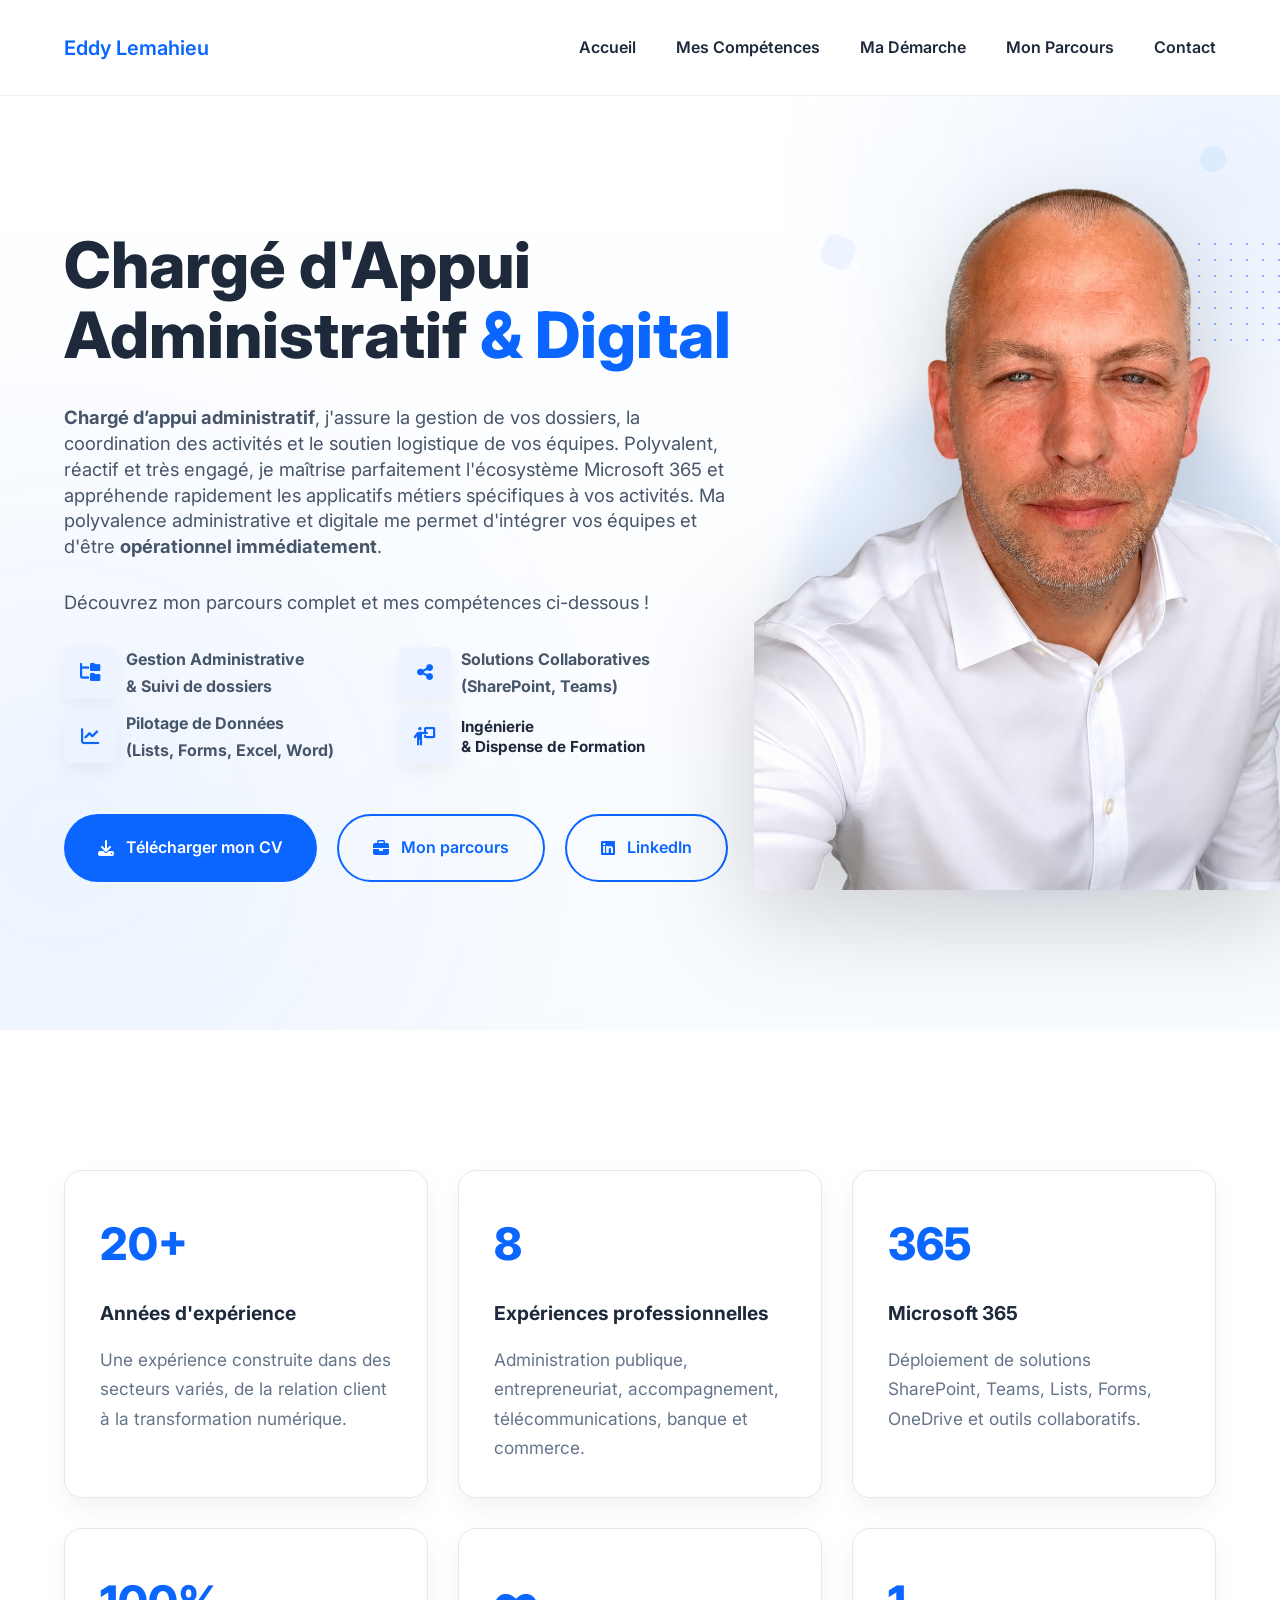
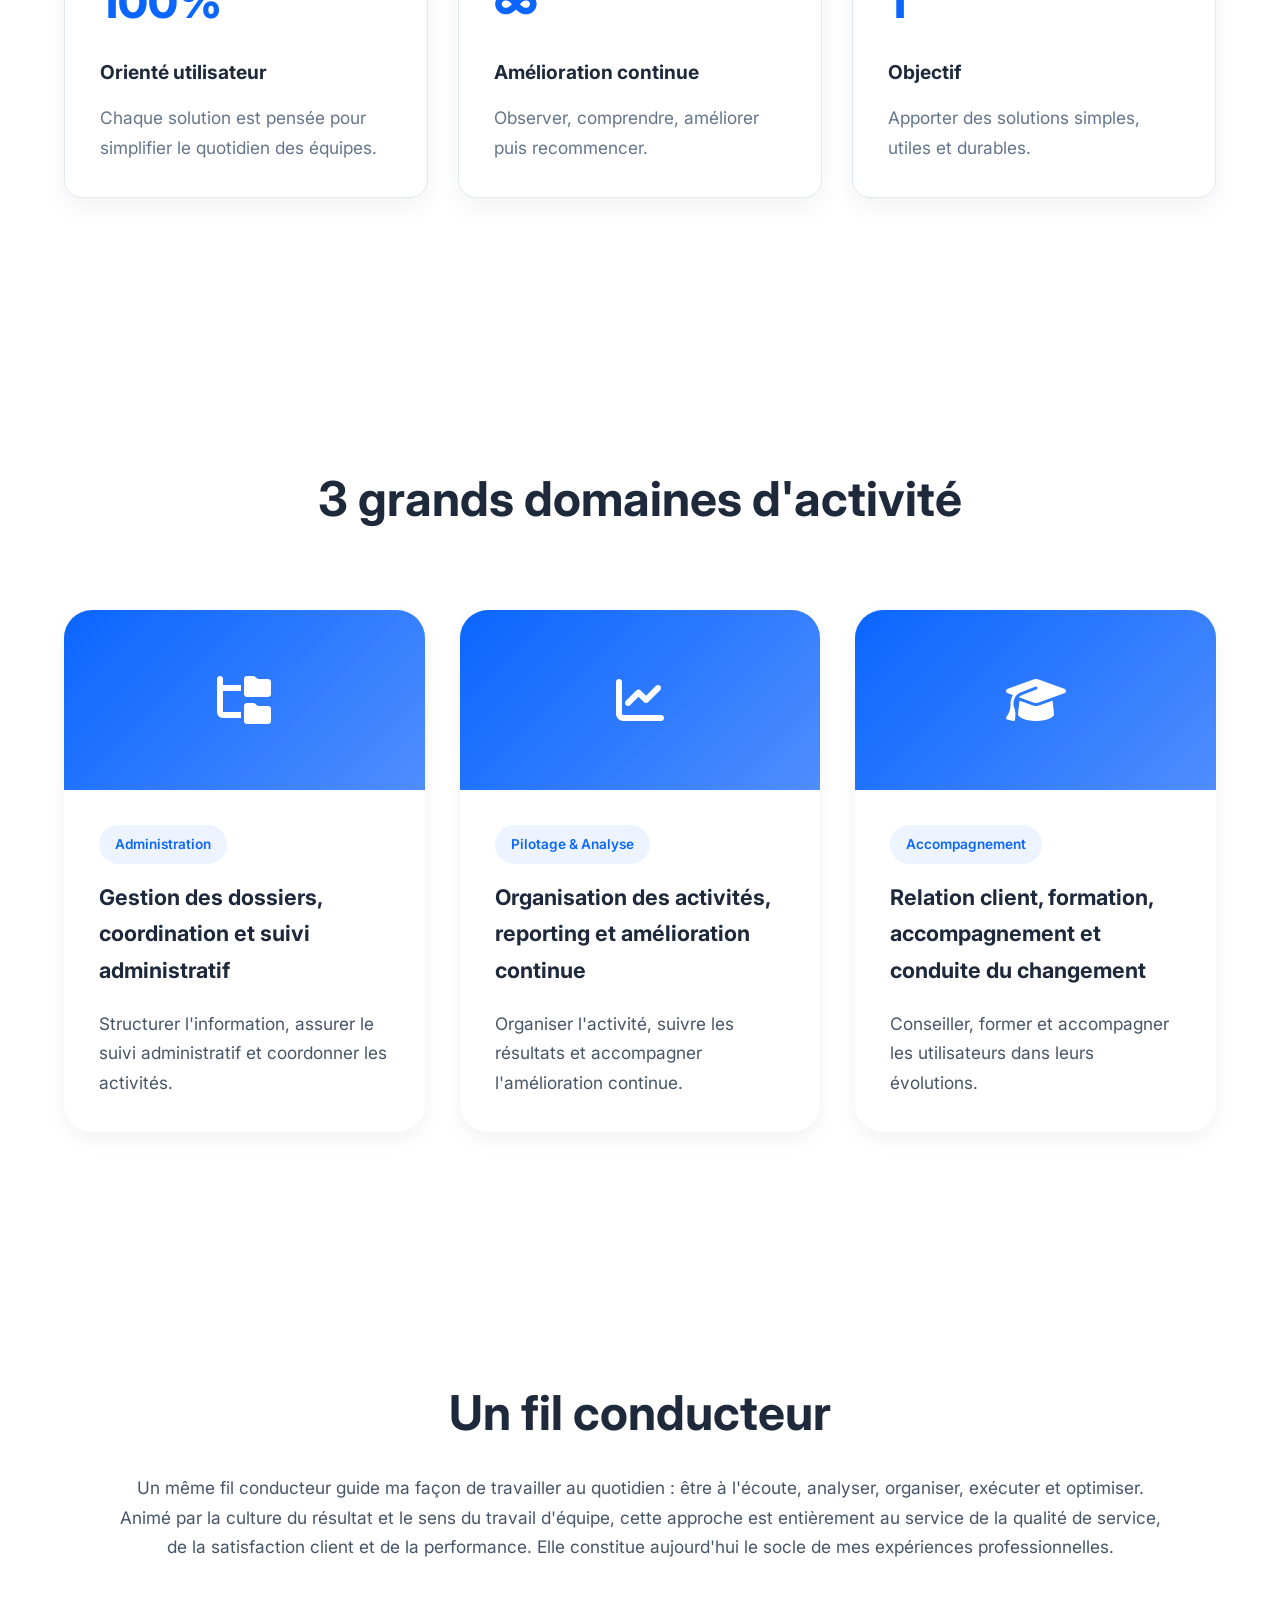
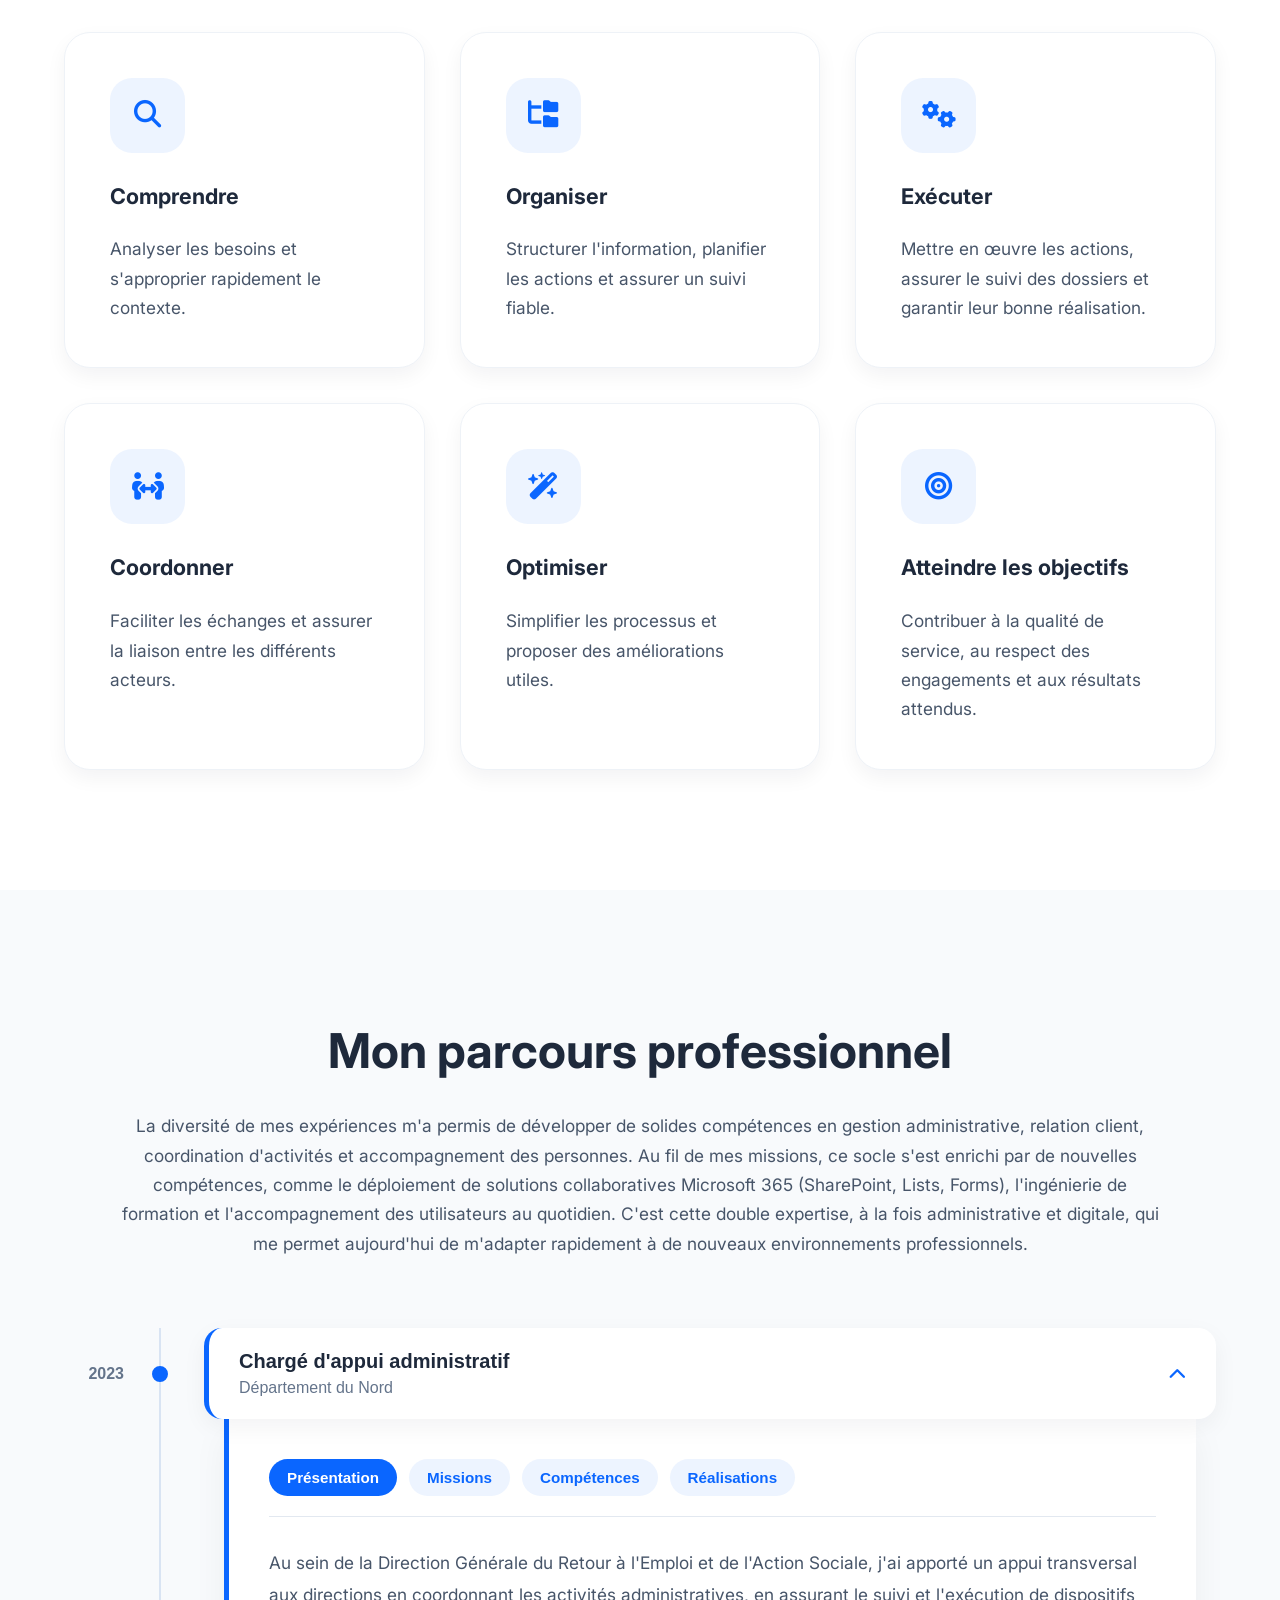
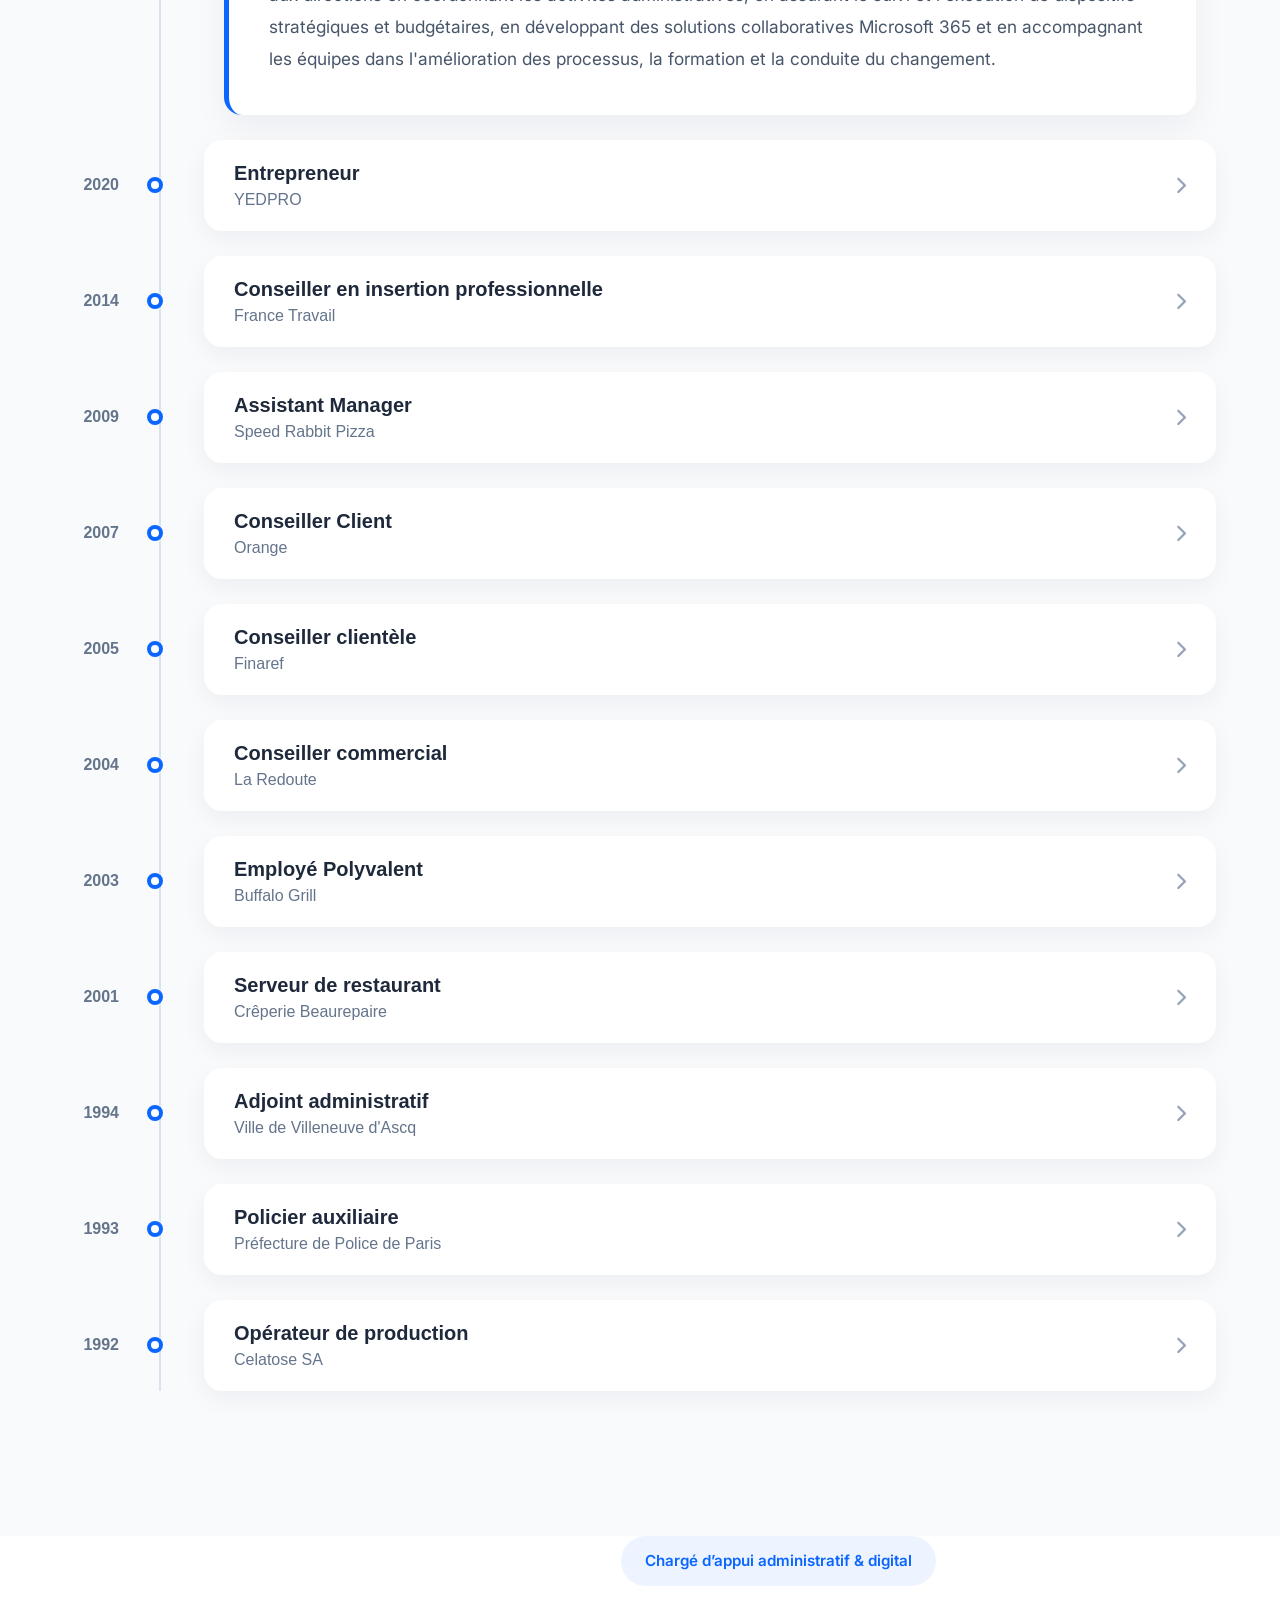
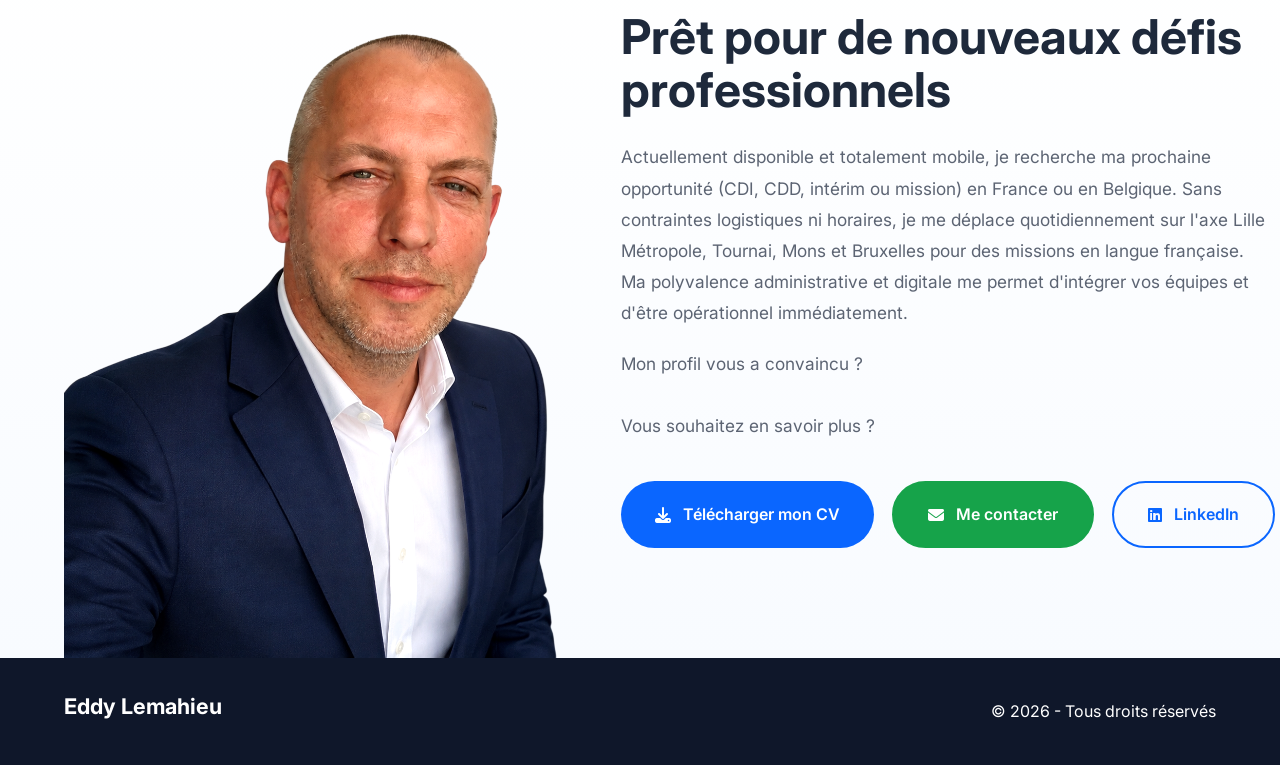
==== index.html @ 2eb057db "Mise à jour du site" ====
<!DOCTYPE html>
<html lang="fr">

<head>

    <meta charset="UTF-8">
    <meta name="viewport" content="width=device-width, initial-scale=1.0">

    <title>Eddy Lemahieu | Chargé d'Appui Administratif & Digital</title>

    <link rel="stylesheet" href="css/style.css">

    <!-- Google Fonts -->
    <link rel="preconnect" href="https://fonts.googleapis.com">

    <link rel="preconnect"
          href="https://fonts.gstatic.com"
          crossorigin>

    <link href="https://fonts.googleapis.com/css2?family=Inter:wght@300;400;500;600;700;800&display=swap"
          rel="stylesheet">

    <!-- Font Awesome -->

    <link rel="stylesheet"
          href="https://cdnjs.cloudflare.com/ajax/libs/font-awesome/6.6.0/css/all.min.css">

</head>

<body>

<!-- =======================================
HEADER
======================================= -->

<header>

    <div class="container nav">

        <a href="#" class="logo">

            Eddy Lemahieu

        </a>

<nav>
  <ul>
    <li><a href="#">Accueil</a></li>
    <li><a href="#competences">Mes Compétences</a></li>
    <li><a href="#demarche">Ma Démarche</a></li>
    <li><a href="#parcours">Mon Parcours</a></li>
    <li><a href="#contact">Contact</a></li>
  </ul>
</nav>    </div>

</header>

<!-- =======================================
HERO
======================================= -->

<section class="hero">

<div class="container hero-grid">

<!-- ===========================
COLONNE GAUCHE
=========================== -->

<div class="hero-left">

<h1>

Chargé d'Appui Administratif

<span>

& Digital

</span>

</h2>

<p>
  <strong>Chargé d’appui administratif</strong>, j'assure la gestion de vos dossiers, 
  la coordination des activités et le soutien logistique de vos équipes. Polyvalent, 
  réactif et très engagé, je maîtrise parfaitement l'écosystème Microsoft 365 et 
  appréhende rapidement les applicatifs métiers spécifiques à vos activités. 
  Ma polyvalence administrative et digitale me permet d'intégrer vos 
  équipes et d'être <strong>opérationnel immédiatement</strong>.
</p>
<p>
  Découvrez mon parcours complet et mes compétences ci-dessous !
</p>

<!-- Expertises -->

<div class="hero-services">

<div class="service">

<div class="service-icon">

<i class="fa-solid fa-folder-tree"></i>

</div>

<h4>

Gestion Administrative<br>& Suivi de dossiers

</h3>

</div>

<div class="service">

<div class="service-icon">

<i class="fa-solid fa-share-nodes"></i>
</div>

<h4>

Solutions Collaboratives<br>(SharePoint, Teams)

</h4>

</div>

<div class="service">

<div class="service-icon">

<i class="fa-solid fa-chart-line"></i>

</div>

<h4>

Pilotage de Données<br>(Lists, Forms, Excel, Word)

</h3>

</div>

<div class="service">

<div class="service-icon">

<i class="fa-solid fa-person-chalkboard"></i>

</div>

<h3>

Ingénierie<br>& Dispense de Formation

</h3>

</div>

</div>

<!-- Boutons -->
<div class="hero-buttons">
  <a href="documents/CV - Eddy Lemahieu.pdf" class="btn btn-primary" target="_blank" rel="noopener noreferrer">
    <i class="fa-solid fa-download"></i>
    Télécharger mon CV
  </a>

<a href="index.html#parcours"
class="btn btn-outline">

<i class="fa-solid fa-briefcase"></i>

Mon parcours

</a>

<a href="https://www.linkedin.com/in/eddy-l-598a33426/"

class="btn btn-outline">

<i class="fa-brands fa-linkedin"></i>

LinkedIn


</a>

</div>

</div>

<!-- ===========================
COLONNE DROITE
=========================== -->

<div class="hero-right">

<div class="circle circle1"></div>

<div class="circle circle2"></div>

<div class="square square1"></div>

<div class="square square2"></div>

<div class="dots"></div>

<img

src="images/Eddy_Pro.png"

alt="Eddy Lemahieu"

class="hero-photo"

>

</div>

</div>

</section>

<!-- ======================================================
STATISTIQUES
====================================================== -->

<section class="cv-stats">

    <div class="container">

        <div class="cv-stats-grid">

            <article class="cv-stat-card">

                <span class="cv-stat-number">20+</span>

                <h3>Années d'expérience</h3>

                <p>
                    Une expérience construite dans des secteurs variés,
                    de la relation client à la transformation numérique.
                </p>

            </article>

            <article class="cv-stat-card">

                <span class="cv-stat-number">8</span>

                <h3>Expériences professionnelles</h3>

                <p>
                    Administration publique, entrepreneuriat,
                    accompagnement, télécommunications,
                    banque et commerce.
                </p>

            </article>

            <article class="cv-stat-card">

                <span class="cv-stat-number">365</span>

                <h3>Microsoft 365</h3>

                <p>
                    Déploiement de solutions SharePoint,
                    Teams, Lists, Forms,
                    OneDrive et outils collaboratifs.
                </p>

            </article>

            <article class="cv-stat-card">

                <span class="cv-stat-number">100%</span>

                <h3>Orienté utilisateur</h3>

                <p>
                    Chaque solution est pensée pour simplifier
                    le quotidien des équipes.
                </p>

            </article>

            <article class="cv-stat-card">

                <span class="cv-stat-number">∞</span>

                <h3>Amélioration continue</h3>

                <p>
                    Observer, comprendre,
                    améliorer puis recommencer.
                </p>

            </article>

            <article class="cv-stat-card">

                <span class="cv-stat-number">1</span>

                <h3>Objectif</h3>

                <p>
                    Apporter des solutions simples,
                    utiles et durables.
                </p>

            </article>

        </div>

    </div>

</section>

<!-- =======================================
COMPETENCES
======================================= -->

<section id="competences" class="competences">

    <div class="container">

        <div class="section-title">

            <h2>3 grands domaines d'activité</h2>

        </div>

        <div class="projects-grid">

            <!-- Projet 1 -->

            <article class="project-card">

                <div class="project-image">

                    <i class="fa-solid fa-folder-tree"></i>

                </div>

                <div class="project-content">

                    <span class="project-category">

                        Administration

                    </span>

                    <h3>

                        Gestion des dossiers, coordination et suivi administratif

                    </h3>

                    <p>

                        Structurer l'information, assurer le suivi administratif et coordonner les activités.

                    </p>

                </div>

            </article>

            <!-- Projet 2 -->

            <article class="project-card">

                <div class="project-image">

                    <i class="fa-solid fa-chart-line"></i>

                </div>

                <div class="project-content">

                    <span class="project-category">

                        Pilotage & Analyse

                    </span>

                    <h3>

                        Organisation des activités, reporting et amélioration continue

                    </h3>

                    <p>

                        Organiser l'activité, suivre les résultats et accompagner l'amélioration continue.

                    </p>

                </div>

            </article>

            <!-- Projet 3 -->

            <article class="project-card">

                <div class="project-image">

                    <i class="fa-solid fa-graduation-cap"></i>

                </div>

                <div class="project-content">

                    <span class="project-category">

                        Accompagnement

                    </span>

                    <h3>

                        Relation client, formation, accompagnement et conduite du changement

                    </h3>

                    <p>

                        Conseiller, former et accompagner les utilisateurs dans leurs évolutions.

                    </p>

                </div>

            </article>

        </div>

    </div>

</section>

<!-- =======================================
MA DEMARCHE
======================================= -->

<section id="demarche" class="expertises">

<div class="container">

<div class="section-title">

<h2>

Un fil conducteur

</h2>

<p>
Un même fil conducteur guide ma façon de travailler au quotidien : 
être à l'écoute, analyser, organiser, exécuter et optimiser. Animé par 
la culture du résultat et le sens du travail d'équipe, cette approche est 
entièrement au service de la qualité de service, de la satisfaction client 
et de la performance. Elle constitue aujourd'hui le socle de mes expériences professionnelles.</p>


</div>

<div class="expertises-grid">

<!-- Carte -->

<div class="expertise-card">

<div class="expertise-icon">

<i class="fa-solid fa-magnifying-glass"></i>

</div>

<h3>

Comprendre

</h3>

<p>

Analyser les besoins et s'approprier rapidement le contexte.

</p>

</div>

<!-- Carte -->

<div class="expertise-card">

<div class="expertise-icon">

<i class="fa-solid fa-folder-tree"></i>

</div>

<h3>

Organiser

</h3>

<p>

Structurer l'information, planifier les actions et assurer un suivi fiable.

</p>

</div>

<!-- Carte -->

<div class="expertise-card">

<div class="expertise-icon">

<i class="fa-solid fa-gears"></i>

</div>

<h3>

Exécuter

</h3>

<p>

Mettre en œuvre les actions, assurer le suivi des dossiers et garantir leur bonne réalisation.

</p>

</div>

<!-- Carte -->

<div class="expertise-card">

<div class="expertise-icon">

<i class="fa-solid fa-people-arrows"></i>

</div>

<h3>

Coordonner

</h3>

<p>

Faciliter les échanges et assurer la liaison entre les différents acteurs.

</p>

</div>

<!-- Carte -->

<div class="expertise-card">

<div class="expertise-icon">

<i class="fa-solid fa-wand-magic-sparkles"></i>

</div>

<h3>

Optimiser

</h3>

<p>

Simplifier les processus et proposer des améliorations utiles.

</p>

</div>

<!-- Carte -->

<div class="expertise-card">

<div class="expertise-icon">

<i class="fa-solid fa-bullseye"></i>

</div>

<h3>

Atteindre les objectifs

</h3>

<p>

Contribuer à la qualité de service, au respect des engagements et aux résultats attendus.

</p>

</div>

</div>

</div>

</section>

<!-- ======================================================
TIMELINE - PARCOURS PROFESSIONNEL
====================================================== -->

<section id="parcours" class="career">

    <div class="container">

        <div class="section-title">

            <h2>Mon parcours professionnel</h2>

<p>
La diversité de mes expériences m'a permis de développer de solides compétences en gestion administrative, 
relation client, coordination d'activités et accompagnement des personnes. Au fil de mes missions, 
ce socle s'est enrichi par de nouvelles compétences, comme le déploiement de solutions collaboratives 
Microsoft 365 (SharePoint, Lists, Forms), l'ingénierie de formation et l'accompagnement des utilisateurs 
au quotidien. C'est cette double expertise, à la fois administrative et digitale, qui me permet aujourd'hui 
de m'adapter rapidement à de nouveaux environnements professionnels.
</p>

        </div>

        <div class="career-timeline">

            <!-- ======================================================
            EXPERIENCE 1
            ====================================================== -->

            <article class="career-item active">

                <button class="career-header">

                    <div class="career-year">
                        2023
                    </div>

                    <div class="career-dot"></div>

                    <div class="career-summary">

                        <h3>Chargé d'appui administratif</h3>

                        <p>Département du Nord</p>

                    </div>

                    <i class="fa-solid fa-chevron-down"></i>

                </button>

                <div class="career-content">

                    <div class="career-tabs">

                        <button class="tab active">Présentation</button>

                        <button class="tab">Missions</button>

                        <button class="tab">Compétences</button>

                        <button class="tab">Réalisations</button>

                    </div>

<div class="career-panel">

    <div class="tab-content active">

<p>

Au sein de la Direction Générale du Retour à l'Emploi et de l'Action Sociale, j'ai apporté un appui transversal aux directions en coordonnant les activités administratives, en assurant le suivi et l'exécution de dispositifs stratégiques et budgétaires, en développant des solutions collaboratives Microsoft 365 et en accompagnant les équipes dans l'amélioration des processus, la formation et la conduite du changement.
</p>
    </div>

    <div class="tab-content">

<ul>

<li>- Coordination des activités administratives et appui aux directions.</li>
<li>- Suivi administratif, financier et budgétaire des dispositifs.</li> 
<li>- Déploiement de solutions collaboratives Microsoft 365 (SharePoint, Teams, Lists, Forms, Excel).</li> 
<li>- Conception d'outils de pilotage : tableaux de bord, indicateurs de performance et aide à la décision.</li>
<li>- Ingénierie pédagogique : conception, animation de formations Microsoft 365 et accompagnement des utilisateurs.</li>
<li>- Accompagnement des utilisateurs, assistance fonctionnelle et conduite du changement.</li> 
<li>- Support administratif relatif aux conventions et délibérations (rédaction, relecture et contrôle de conformité).</li> 
<li>- Analyse des résultats, reporting et fiabilisation des données.</li> 
<li>- Suivi administratif, traitement et fiabilisation des données au sein des outils applicatifs métiers.</li> 
<li>- Rédaction de procédures et optimisation des processus administratifs.</li> 
<li>- Coordination de projets transversaux et collaboration avec les directions et partenaires.</li> 
<li>- Participation à l'amélioration continue des méthodes de travail et des processus.</li>

</ul>

    </div>

    <div class="tab-content">

<div class="timeline-tags">

<span>Coordination administrative</span>
<span>Gestion administrative</span>
<span>Microsoft 365</span>
<span>SharePoint</span>
<span>Microsoft Teams</span>
<span>Microsoft Lists</span>
<span>Microsoft Forms</span>
<span>Microsoft Excel</span>
<span>Tableaux de bord</span>
<span>Reporting</span>
<span>Aide à la décision</span>
<span>Pilotage d'activité</span>
<span>Gestion de projet</span>
<span>Optimisation des processus</span>
<span>Amélioration continue</span>
<span>Conduite du changement</span>
<span>Ingénierie pédagogique</span>
<span>Conception de formations</span>
<span>Animation de formations</span>
<span>Accompagnement des utilisateurs</span>
<span>Support fonctionnel</span>
<span>Gestion budgétaire</span>
<span>Suivi budgétaire</span>
<span>Analyse de données</span>
<span>Veille réglementaire</span>
<span>Rédaction de procédures</span>
<span>Relation client</span>
<span>Travail transversal</span>
</div>

    </div>

    <div class="tab-content">

<ul>

    <li>- Conception et déploiement d'espaces collaboratifs SharePoint.</li>
    <li>- Création de listes Microsoft Lists pour le suivi des activités.</li>
    <li>- Mise en place de formulaires Microsoft Forms pour la collecte d'informations.</li>
    <li>- Parcours de formation Microsoft 365.</li>
    <li>- Création de tableaux de bord facilitant le pilotage des activités.</li>
    <li>- Accompagnement et montée en compétence des utilisateurs sur Microsoft 365.</li>

</ul>

    </div>

</div>
                </div>

            </article>

            <!-- ======================================================
            EXPERIENCE 2
            ====================================================== -->

            <article class="career-item">

                <button class="career-header">

                    <div class="career-year">

                        2020

                    </div>

                    <div class="career-dot"></div>

                    <div class="career-summary">

                        <h3>Entrepreneur</h3>

                        <p>YEDPRO</p>

                    </div>

                    <i class="fa-solid fa-chevron-right"></i>

                </button>

                <div class="career-content">

                    <div class="career-tabs">

                        <button class="tab active">Présentation</button>

                        <button class="tab">Missions</button>

                        <button class="tab">Compétences</button>

                        <button class="tab">Réalisations</button>

                    </div>

<div class="career-panel">

    <div class="tab-content active">

        <p>

            En créant YEDPRO, j'ai souhaité mettre mes compétences au service des particuliers, des indépendants et des petites entreprises afin de les accompagner dans leurs projets informatiques et numériques.

            Cette activité m'a permis d'intervenir sur l'ensemble d'un projet : analyse des besoins, conseil, installation, maintenance, accompagnement des utilisateurs et suivi de la relation client.

            Au-delà de l'aspect technique, cette expérience entrepreneuriale a renforcé mon autonomie, mon sens du service, ma capacité d'adaptation et ma vision globale d'un projet.

        </p>

    </div>

    <div class="tab-content">

        <ul>

            <li>- Analyse des besoins clients</li>
            <li>- Conseil en solutions numériques</li>
            <li>- Installation et configuration de matériels informatiques</li>
            <li>- Maintenance et dépannage</li>
            <li>- Assistance technique auprès des utilisateurs</li>
            <li>- Formation et accompagnement</li>
            <li>- Gestion de la relation client</li>
            <li>- Gestion commerciale et administrative</li>
            <li>- Veille technologique</li>
            <li>- Suivi des interventions</li>

        </ul>

    </div>

    <div class="tab-content">

        <div class="timeline-tags">

            <span>Entrepreneuriat</span>
            <span>Relation client</span>
            <span>Gestion de projet</span>
            <span>Conseil</span>
            <span>Maintenance informatique</span>
            <span>Support utilisateur</span>
            <span>Formation</span>
            <span>Organisation</span>
            <span>Communication</span>
            <span>Autonomie</span>
            <span>Polyvalence</span>
            <span>Résolution de problèmes</span>

        </div>

    </div>

    <div class="tab-content">

        <ul>

            <li>- Création de l'entreprise YEDPRO.</li>
            <li>- Accompagnement de particuliers et de professionnels dans leurs projets numériques.</li>
            <li>- Installation et maintenance de solutions informatiques.</li>
            <li>- Formation des utilisateurs aux outils numériques.</li>
            <li>- Gestion complète des projets, du besoin jusqu'au suivi client.</li>

        </ul>

    </div>

</div>

                </div>

            </article>

            <!-- ======================================================
            EXPERIENCE 3
            ====================================================== -->

            <article class="career-item">

                <button class="career-header">

                    <div class="career-year">

                        2014

                    </div>

                    <div class="career-dot"></div>

                    <div class="career-summary">

                        <h3>Conseiller en insertion professionnelle</h3>

                        <p>France Travail</p>

                    </div>

                    <i class="fa-solid fa-chevron-right"></i>

                </button>

                <div class="career-content">

                    <div class="career-tabs">

                        <button class="tab active">Présentation</button>

                        <button class="tab">Missions</button>

                        <button class="tab">Compétences</button>

                        <button class="tab">Réalisations</button>

                    </div>

<div class="career-panel">

    <div class="tab-content active">

        <p>

            En tant que Conseiller en insertion professionnelle, j'ai accompagné des demandeurs d'emploi dans la construction de leur parcours professionnel et leur retour durable à l'emploi.

            Mon rôle consistait à analyser les situations individuelles, définir des plans d'action personnalisés, animer des ateliers collectifs et développer les relations avec les entreprises afin de favoriser les recrutements.

            Cette expérience a renforcé mes compétences en accompagnement, écoute, analyse des besoins et coordination avec de nombreux partenaires.

        </p>

    </div>

    <div class="tab-content">

        <ul>

            <li>- Accueil et accompagnement des demandeurs d'emploi</li>

            <li>- Diagnostic des besoins et élaboration de plans d'action</li>

            <li>- Animation d'ateliers collectifs</li>

            <li>- Prospection et développement des relations entreprises</li>

            <li>- Mise en relation candidats / recruteurs</li>

            <li>- Suivi des parcours d'insertion</li>

            <li>- Utilisation des outils de suivi et de reporting</li>

            <li>- Travail en réseau avec les partenaires de l'emploi</li>

            <li>- Gestion administrative des dossiers</li>

            <li>- Suivi des objectifs d'accompagnement</li>

        </ul>

    </div>

    <div class="tab-content">

        <div class="timeline-tags">

            <span>Accompagnement</span>

            <span>Insertion professionnelle</span>

            <span>Relation entreprises</span>

            <span>Animation d'ateliers</span>

            <span>Écoute active</span>

            <span>Analyse des besoins</span>

            <span>Communication</span>

            <span>Gestion administrative</span>

            <span>Organisation</span>

            <span>Suivi de parcours</span>

            <span>Reporting</span>

            <span>Travail en partenariat</span>

        </div>

    </div>

    <div class="tab-content">

        <ul>

            <li>- Accompagnement personnalisé de nombreux demandeurs d'emploi.</li>

            <li>- Animation d'ateliers favorisant le retour à l'emploi.</li>

            <li>- Développement de partenariats avec les entreprises locales.</li>

            <li>- Mise en relation entre recruteurs et candidats.</li>

            <li>- Suivi administratif et accompagnement jusqu'au retour à l'emploi.</li>

        </ul>

    </div>

</div>

                </div>

            </article>

            <!-- ======================================================
            EXPERIENCE 4
            ====================================================== -->

            <article class="career-item">

                <button class="career-header">

                    <div class="career-year">

                        2009

                    </div>

                    <div class="career-dot"></div>

                    <div class="career-summary">

                        <h3>Assistant Manager</h3>

                        <p>Speed Rabbit Pizza</p>

                    </div>

                    <i class="fa-solid fa-chevron-right"></i>

                </button>

                <div class="career-content">

                    <div class="career-tabs">

                        <button class="tab active">Présentation</button>

                        <button class="tab">Missions</button>

                        <button class="tab">Compétences</button>

                        <button class="tab">Réalisations</button>

                    </div>

<div class="career-panel">

    <div class="tab-content active">

        <p>

            En qualité d'Assistant Manager, j'ai participé au pilotage quotidien de l'activité du restaurant en assurant l'encadrement des équipes, l'organisation opérationnelle et la satisfaction des clients.

            Cette expérience m'a permis de développer mes compétences en management de proximité, en organisation, en gestion des priorités et en prise de décision dans un environnement exigeant.

        </p>

    </div>

    <div class="tab-content">

        <ul>

            <li>- Encadrement des équipes</li>

            <li>- Organisation de l'activité quotidienne</li>

            <li>- Gestion des plannings</li>

            <li>- Accueil et satisfaction des clients</li>

            <li>- Gestion des stocks</li>

            <li>- Respect des procédures qualité</li>

            <li>- Gestion des imprévus</li>

            <li>- Formation des nouveaux collaborateurs</li>

            <li>- Suivi des indicateurs d'activité</li>

            <li>- Appui au responsable du restaurant</li>

        </ul>

    </div>

    <div class="tab-content">

        <div class="timeline-tags">

            <span>Management</span>

            <span>Organisation</span>

            <span>Relation client</span>

            <span>Gestion d'équipe</span>

            <span>Leadership</span>

            <span>Communication</span>

            <span>Polyvalence</span>

            <span>Gestion du stress</span>

            <span>Qualité</span>

            <span>Formation</span>

        </div>

    </div>

    <div class="tab-content">

        <ul>

            <li>- Encadrement des équipes au quotidien.</li>

            <li>- Organisation de l'activité du restaurant.</li>

            <li>- Formation et accompagnement des nouveaux collaborateurs.</li>

            <li>- Amélioration de la qualité de service.</li>

            <li>- Gestion opérationnelle en période de forte activité.</li>

        </ul>

    </div>

</div>

                </div>

            </article>
            <!-- ======================================================
            EXPERIENCE 5
            ====================================================== -->

            <article class="career-item">

                <button class="career-header">

                    <div class="career-year">
                        2007
                    </div>

                    <div class="career-dot"></div>

                    <div class="career-summary">

                        <h3>Conseiller Client</h3>

                        <p>Orange</p>

                    </div>

                    <i class="fa-solid fa-chevron-right"></i>

                </button>

                <div class="career-content">

                    <div class="career-tabs">

                        <button class="tab active">Présentation</button>
                        <button class="tab">Missions</button>
                        <button class="tab">Compétences</button>
                        <button class="tab">Réalisations</button>

                    </div>

<div class="career-panel">

    <div class="tab-content active">

        <p>

            En tant que Conseiller Client chez Orange, j'ai accompagné les particuliers dans le choix de leurs solutions de télécommunications et assuré un suivi personnalisé de leurs demandes.

            Cette expérience a renforcé mes compétences commerciales, ma qualité d'écoute et ma capacité à proposer des solutions adaptées aux besoins des clients.

        </p>

    </div>

    <div class="tab-content">

        <ul>

            <li>- Accueil des clients</li>

            <li>- Conseil commercial</li>

            <li>- Analyse des besoins</li>

            <li>- Vente de solutions télécom</li>

            <li>- Gestion des contrats</li>

            <li>- Fidélisation de la clientèle</li>

            <li>- Assistance sur les offres et services</li>

            <li>- Suivi des dossiers clients</li>

            <li>- Atteinte des objectifs commerciaux</li>

            <li>- Travail en équipe</li>

        </ul>

    </div>

    <div class="tab-content">

        <div class="timeline-tags">

            <span>Relation client</span>

            <span>Conseil</span>

            <span>Vente</span>

            <span>Télécommunications</span>

            <span>Communication</span>

            <span>Négociation</span>

            <span>Fidélisation</span>

            <span>Écoute</span>

            <span>Organisation</span>

            <span>Esprit d'équipe</span>

        </div>

    </div>

    <div class="tab-content">

        <ul>

            <li>- Conseil personnalisé auprès des clients.</li>

            <li>- Développement des ventes et de la fidélisation.</li>

            <li>- Accompagnement dans le choix des offres adaptées.</li>

            <li>- Gestion et suivi des contrats.</li>

            <li>- Contribution aux objectifs commerciaux.</li>

        </ul>

    </div>

</div>

                </div>

            </article>

            <!-- ======================================================
            EXPERIENCE 6
            ====================================================== -->

            <article class="career-item">

                <button class="career-header">

                    <div class="career-year">
                        2005
                    </div>

                    <div class="career-dot"></div>

                    <div class="career-summary">

                        <h3>Conseiller clientèle</h3>

                        <p>Finaref</p>

                    </div>

                    <i class="fa-solid fa-chevron-right"></i>

                </button>

                <div class="career-content">

                    <div class="career-tabs">

                        <button class="tab active">Présentation</button>
                        <button class="tab">Missions</button>
                        <button class="tab">Compétences</button>
                        <button class="tab">Réalisations</button>

                    </div>

<div class="career-panel">

    <div class="tab-content active">

        <p>

            En tant que Conseiller clientèle chez Finaref, j'ai accompagné les clients dans la gestion de leurs dossiers de financement et de leurs demandes de crédit.

            Mon rôle consistait à analyser les situations, proposer des solutions adaptées, assurer un suivi personnalisé et garantir une relation client de qualité.

            Cette expérience a renforcé mes compétences en écoute, en analyse, en négociation et en gestion de la relation client.

        </p>

    </div>

    <div class="tab-content">

        <ul>

            <li>- Accueil et accompagnement des clients</li>

            <li>- Analyse des besoins de financement</li>

            <li>- Gestion des dossiers clients</li>

            <li>- Suivi des demandes de crédit</li>

            <li>- Conseil personnalisé</li>

            <li>- Fidélisation de la clientèle</li>

            <li>- Gestion des réclamations</li>

            <li>- Suivi administratif</li>

            <li>- Respect des procédures internes</li>

            <li>- Travail en équipe</li>

        </ul>

    </div>

    <div class="tab-content">

        <div class="timeline-tags">

            <span>Relation client</span>

            <span>Conseil</span>

            <span>Financement</span>

            <span>Analyse</span>

            <span>Négociation</span>

            <span>Gestion de dossiers</span>

            <span>Communication</span>

            <span>Organisation</span>

            <span>Écoute active</span>

            <span>Rigueur</span>

        </div>

    </div>

    <div class="tab-content">

        <ul>

            <li>- Accompagnement personnalisé des clients.</li>

            <li>- Gestion complète des dossiers de financement.</li>

            <li>- Suivi des demandes jusqu'à leur aboutissement.</li>

            <li>- Contribution à la satisfaction et à la fidélisation des clients.</li>

            <li>- Application rigoureuse des procédures de l'établissement.</li>

        </ul>

    </div>

</div>

                </div>

            </article>

            <!-- ======================================================
            EXPERIENCE 7
            ====================================================== -->

            <article class="career-item">

                <button class="career-header">

                    <div class="career-year">
                        2004
                    </div>

                    <div class="career-dot"></div>

                    <div class="career-summary">

                        <h3>Conseiller commercial</h3>

                        <p>La Redoute</p>

                    </div>

                    <i class="fa-solid fa-chevron-right"></i>

                </button>

                <div class="career-content">

                    <div class="career-tabs">

                        <button class="tab active">Présentation</button>
                        <button class="tab">Missions</button>
                        <button class="tab">Compétences</button>
                        <button class="tab">Réalisations</button>

                    </div>

<div class="career-panel">

    <div class="tab-content active">

        <p>

            En tant que Conseiller commercial à La Redoute, j'ai accompagné les clients tout au long de leur parcours d'achat en leur apportant des conseils personnalisés et des solutions adaptées à leurs attentes.

            J'ai assuré le traitement des demandes, le suivi des commandes et la fidélisation de la clientèle dans un environnement où la qualité de la relation client constituait un enjeu majeur.

            Cette expérience a consolidé mes compétences en communication, en négociation et en gestion de la satisfaction client.

        </p>

    </div>

    <div class="tab-content">

        <ul>

            <li>- Accueil et accompagnement des clients</li>

            <li>- Conseil commercial</li>

            <li>- Vente à distance</li>

            <li>- Suivi des commandes</li>

            <li>- Gestion des dossiers clients</li>

            <li>- Traitement des réclamations</li>

            <li>- Fidélisation de la clientèle</li>

            <li>- Analyse des besoins</li>

            <li>- Respect des objectifs commerciaux</li>

            <li>- Travail en équipe</li>

        </ul>

    </div>

    <div class="tab-content">

        <div class="timeline-tags">

            <span>Relation client</span>

            <span>Conseil commercial</span>

            <span>Vente à distance</span>

            <span>Communication</span>

            <span>Négociation</span>

            <span>Fidélisation</span>

            <span>Gestion de dossiers</span>

            <span>Organisation</span>

            <span>Écoute active</span>

            <span>Esprit d'équipe</span>

        </div>

    </div>

    <div class="tab-content">

        <ul>

            <li>- Accompagnement personnalisé des clients.</li>

            <li>- Gestion complète des dossiers commerciaux.</li>

            <li>- Suivi des commandes et des demandes.</li>

            <li>- Contribution à la fidélisation de la clientèle.</li>

            <li>- Participation à l'atteinte des objectifs commerciaux.</li>

        </ul>

    </div>

</div>

                </div>

            </article>

            <!-- ======================================================
            EXPERIENCE 8
            ====================================================== -->

            <article class="career-item">

                <button class="career-header">

                    <div class="career-year">
                        2003
                    </div>

                    <div class="career-dot"></div>

                    <div class="career-summary">

                        <h3>Employé Polyvalent</h3>

                        <p>Buffalo Grill</p>

                    </div>

                    <i class="fa-solid fa-chevron-right"></i>

                </button>

                <div class="career-content">

                    <div class="career-tabs">

                        <button class="tab active">Présentation</button>
                        <button class="tab">Missions</button>
                        <button class="tab">Compétences</button>
                        <button class="tab">Réalisations</button>

                    </div>

<div class="career-panel">

    <div class="tab-content active">

        <p>

            En tant qu'Employé polyvalent chez Buffalo Grill, j'ai participé au bon fonctionnement du restaurant en assurant différentes missions en salle, en cuisine et en préparation.

            Cette expérience m'a permis de développer ma polyvalence, mon sens du service, mon organisation et ma capacité à travailler efficacement dans un environnement dynamique.

        </p>

    </div>

    <div class="tab-content">

        <ul>

            <li>- Accueil des clients</li>

            <li>- Service en salle</li>

            <li>- Préparation des commandes</li>

            <li>- Appui aux activités de cuisine</li>

            <li>- Respect des normes d'hygiène</li>

            <li>- Travail en équipe</li>

            <li>- Gestion des périodes d'affluence</li>

            <li>- Entretien des espaces de travail</li>

        </ul>

    </div>

    <div class="tab-content">

        <div class="timeline-tags">

            <span>Service client</span>

            <span>Polyvalence</span>

            <span>Organisation</span>

            <span>Travail en équipe</span>

            <span>Rigueur</span>

            <span>Gestion du stress</span>

            <span>Rapidité</span>

            <span>Relation client</span>

        </div>

    </div>

    <div class="tab-content">

        <ul>

            <li>- Participation au bon fonctionnement du restaurant.</li>

            <li>- Polyvalence entre salle et cuisine.</li>

            <li>- Contribution à la qualité du service client.</li>

            <li>- Respect des procédures d'hygiène et de sécurité.</li>

        </ul>

    </div>

</div>

                </div>

            </article>
            <!-- ======================================================
EXPERIENCE 9
====================================================== -->

<article class="career-item">

    <button class="career-header">

        <div class="career-year">
            2001
        </div>

        <div class="career-dot"></div>

        <div class="career-summary">

            <h3>Serveur de restaurant</h3>

            <p>Crêperie Beaurepaire</p>

        </div>

        <i class="fa-solid fa-chevron-right"></i>

    </button>

    <div class="career-content">

        <div class="career-tabs">

            <button class="tab active">Présentation</button>
            <button class="tab">Missions</button>
            <button class="tab">Compétences</button>
            <button class="tab">Réalisations</button>

        </div>

<div class="career-panel">

    <div class="tab-content active">

        <p>

            Au sein de la Crêperie Beaurepaire, j'ai assuré le service en salle tout en participant aux activités de préparation et d'entretien.

            Cette expérience a développé mon sens du service, ma réactivité et ma capacité à travailler efficacement pendant les périodes de forte affluence.

        </p>

    </div>

    <div class="tab-content">

        <ul>

            <li>- Accueil des clients</li>

            <li>- Prise de commandes</li>

            <li>- Service en salle</li>

            <li>- Préparation simple en cuisine</li>

            <li>- Plonge</li>

            <li>- Entretien des locaux</li>

            <li>- Travail en équipe</li>

            <li>- Gestion des priorités</li>

        </ul>

    </div>

    <div class="tab-content">

        <div class="timeline-tags">

            <span>Service client</span>

            <span>Polyvalence</span>

            <span>Organisation</span>

            <span>Travail en équipe</span>

            <span>Rapidité</span>

            <span>Gestion du temps</span>

            <span>Relation client</span>

            <span>Rigueur</span>

        </div>

    </div>

    <div class="tab-content">

        <ul>

            <li>- Accueil et satisfaction des clients.</li>

            <li>- Participation au fonctionnement quotidien du restaurant.</li>

            <li>- Polyvalence entre salle et cuisine.</li>

            <li>- Respect des règles d'hygiène.</li>

        </ul>

    </div>

</div>

    </div>

</article>

<!-- ======================================================
EXPERIENCE 10
====================================================== -->

<article class="career-item">

    <button class="career-header">

        <div class="career-year">
            1994
        </div>

        <div class="career-dot"></div>

        <div class="career-summary">

            <h3>Adjoint administratif</h3>

            <p>Ville de Villeneuve d'Ascq</p>

        </div>

        <i class="fa-solid fa-chevron-right"></i>

    </button>

    <div class="career-content">

        <div class="career-tabs">

            <button class="tab active">Présentation</button>
            <button class="tab">Missions</button>
            <button class="tab">Compétences</button>
            <button class="tab">Réalisations</button>

        </div>

<div class="career-panel">

    <div class="tab-content active">

        <p>

            Au sein du service Achats, j'ai assuré le suivi administratif des achats publics et participé à la gestion des relations avec les fournisseurs dans le respect des procédures de la collectivité.

            Cette expérience a constitué les bases de mon parcours administratif et a développé ma rigueur ainsi que mon sens de l'organisation.

        </p>

    </div>

    <div class="tab-content">

        <ul>

            <li>- Gestion administrative des commandes</li>

            <li>- Préparation des dossiers de consultation</li>

            <li>- Suivi des marchés publics</li>

            <li>- Relation fournisseurs</li>

            <li>- Classement et archivage</li>

            <li>- Utilisation de Word et Excel</li>

            <li>- Suivi des procédures administratives</li>

            <li>- Gestion documentaire</li>

        </ul>

    </div>

    <div class="tab-content">

        <div class="timeline-tags">

            <span>Gestion administrative</span>

            <span>Marchés publics</span>

            <span>Achats</span>

            <span>Organisation</span>

            <span>Word</span>

            <span>Excel</span>

            <span>Relation fournisseurs</span>

            <span>Rigueur</span>

        </div>

    </div>

    <div class="tab-content">

        <ul>

            <li>- Suivi administratif des achats publics.</li>

            <li>- Participation aux procédures de consultation.</li>

            <li>- Gestion documentaire des dossiers.</li>

            <li>- Développement d'une solide rigueur administrative.</li>

        </ul>

    </div>

</div>

    </div>

</article>

<!-- ======================================================
EXPERIENCE 11
====================================================== -->

<article class="career-item">

    <button class="career-header">

        <div class="career-year">
            1993
        </div>

        <div class="career-dot"></div>

        <div class="career-summary">

            <h3>Policier auxiliaire</h3>

            <p>Préfecture de Police de Paris</p>

        </div>

        <i class="fa-solid fa-chevron-right"></i>

    </button>

    <div class="career-content">

        <div class="career-tabs">

            <button class="tab active">Présentation</button>
            <button class="tab">Missions</button>
            <button class="tab">Compétences</button>
            <button class="tab">Réalisations</button>

        </div>

<div class="career-panel">

    <div class="tab-content active">

        <p>

            Dans le cadre de mon service national, j'ai exercé les fonctions de Policier auxiliaire au sein de la Préfecture de Police de Paris.

            J'ai participé aux missions de sécurité, d'accueil du public, d'assistance aux victimes et d'appui administratif dans le respect des procédures et des consignes.

        </p>

    </div>

    <div class="tab-content">

        <ul>

            <li>- Participation aux patrouilles</li>

            <li>- Accueil du public</li>

            <li>- Assistance aux victimes</li>

            <li>- Application des procédures</li>

            <li>- Appui administratif</li>

            <li>- Respect des consignes de sécurité</li>

            <li>- Travail en équipe</li>

            <li>- Service public</li>

        </ul>

    </div>

    <div class="tab-content">

        <div class="timeline-tags">

            <span>Service public</span>

            <span>Discipline</span>

            <span>Sens des responsabilités</span>

            <span>Organisation</span>

            <span>Accueil</span>

            <span>Sécurité</span>

            <span>Travail en équipe</span>

            <span>Sang-froid</span>

        </div>

    </div>

    <div class="tab-content">

        <ul>

            <li>- Participation aux missions de sécurité.</li>

            <li>- Accueil et orientation du public.</li>

            <li>- Assistance aux victimes.</li>

            <li>- Appui au fonctionnement des services.</li>

        </ul>

    </div>

</div>

        </div>

</article>

<!-- ======================================================
EXPERIENCE 12
====================================================== -->

<article class="career-item">

    <button class="career-header">

        <div class="career-year">
            1992
        </div>

        <div class="career-dot"></div>

        <div class="career-summary">

            <h3>Opérateur de production</h3>

            <p>Celatose SA</p>

        </div>

        <i class="fa-solid fa-chevron-right"></i>

    </button>

    <div class="career-content">

        <div class="career-tabs">

            <button class="tab active">Présentation</button>
            <button class="tab">Missions</button>
            <button class="tab">Compétences</button>
            <button class="tab">Réalisations</button>

        </div>

<div class="career-panel">

    <div class="tab-content active">

        <p>

            Première expérience professionnelle en milieu industriel, j'ai participé aux opérations de production, de contrôle visuel et de conditionnement dans le respect des procédures de qualité et de sécurité.

            Cette première immersion dans le monde du travail m'a permis d'acquérir les bases de la rigueur, du travail en équipe et du respect des consignes.

        </p>

    </div>

    <div class="tab-content">

        <ul>

            <li>- Approvisionnement des lignes de production</li>

            <li>- Surveillance des machines</li>

            <li>- Contrôle visuel des produits</li>

            <li>- Conditionnement</li>

            <li>- Nettoyage du poste de travail</li>

            <li>- Respect des procédures qualité</li>

            <li>- Respect des règles de sécurité</li>

            <li>- Travail en équipe</li>

        </ul>

    </div>

    <div class="tab-content">

        <div class="timeline-tags">

            <span>Production</span>

            <span>Qualité</span>

            <span>Sécurité</span>

            <span>Travail en équipe</span>

            <span>Organisation</span>

            <span>Rigueur</span>

            <span>Conditionnement</span>

            <span>Industrie</span>

        </div>

    </div>

    <div class="tab-content">

        <ul>

            <li>- Participation aux opérations de production.</li>

            <li>- Contrôle qualité des produits.</li>

            <li>- Respect des procédures industrielles.</li>

            <li>- Développement des premiers réflexes professionnels.</li>

        </ul>

    </div>

</div>

    </div>

</article>
            
        </div>

    </div>

</section>

<!-- =======================================
CONTACT
======================================= -->

<section id="contact" class="contact">

    <div class="container">

        <div class="contact-card">

            <!-- Photo -->

            <div class="contact-left">

                <img
                    src="images/Eddy_Pro3.png"
                    alt="Portrait d'Eddy Lemahieu"
                    class="contact-photo">

            </div>

            <!-- Contenu -->

            <div class="contact-right">

                <span class="badge">

                    Chargé d’appui administratif & digital

                </span>

                <h2>

                    Prêt pour de nouveaux défis professionnels

                </h2>

                <p>

Actuellement disponible et totalement mobile, je recherche ma prochaine 
opportunité (CDI, CDD, intérim ou mission) en France ou en Belgique. 
Sans contraintes logistiques ni horaires, je me déplace quotidiennement 
sur l'axe Lille Métropole, Tournai, Mons et Bruxelles pour des missions en langue française. 
Ma polyvalence administrative et digitale me permet d'intégrer 
vos équipes et d'être opérationnel immédiatement.

                </p>

                <p>

Mon profil vous a convaincu ?<br><br>Vous souhaitez en savoir plus ?

                </p>

                <div class="contact-buttons">

                <a href="documents/CV - Eddy Lemahieu.pdf" class="btn btn-primary" target="_blank" rel="noopener noreferrer">
                <i class="fa-solid fa-download"></i>
                Télécharger mon CV

</a>

                    <a href="mailto:eddylemahieu@hotmail.com?subject=Prise de contact depuis votre profil en ligne eddylemahieu.be"
                       class="btn btn-contact">

                        <i class="fa-solid fa-envelope"></i>

                        Me contacter

                    </a>

                    <a href="https://www.linkedin.com/in/eddy-l-598a33426/"
                       class="btn btn-outline"
                       target="_blank"
                       rel="noopener noreferrer">

                        <i class="fa-brands fa-linkedin"></i>

                        LinkedIn

                    </a>

                </div>

            </div>

        </div>

    </div>

</section>

<!-- =======================================
FOOTER
======================================= -->

<footer>

    <div class="container footer-content">

        <div>

            <h3>Eddy Lemahieu</h3>

        </div>

        <div>

            © 2026 - Tous droits réservés

        </div>

    </div>

</footer>

<script src="js/main.js"></script>

</body>

</html>
---- css/style.css ----
/*==========================================================
  E-CV Eddy Lemahieu
  Version Premium
==========================================================*/


/*==========================================================
VARIABLES
==========================================================*/

:root{

    --primary:#0A66FF;

    --primary-light:#EDF4FF;

    --secondary:#1E293B;

    --text:#475569;

    --light:#F8FAFC;

    --white:#FFFFFF;

    --border:#E2E8F0;

    --radius:24px;

    --shadow-small:
        0 8px 20px rgba(15,23,42,.05);

    --shadow:
        0 20px 50px rgba(15,23,42,.08);

    --transition:.35s ease;

    --max-width:1320px;

}


/*==========================================================
RESET
==========================================================*/

*{

    margin:0;

    padding:0;

    box-sizing:border-box;

}


html{

    scroll-behavior:smooth;

}


body{

    font-family:"Inter",sans-serif;

    color:var(--text);

    background:var(--white);

    line-height:1.7;

    overflow-x:hidden;

}


img{

    display:block;

    max-width:100%;

}


a{

    text-decoration:none;

    color:inherit;

}


ul{

    list-style:none;

}


/*==========================================================
CONTAINER
==========================================================*/

.container{

    width:90%;

    max-width:var(--max-width);

    margin:auto;

}


/*==========================================================
HEADER
==========================================================*/

header{

    position:sticky;

    top:0;

    z-index:999;

    backdrop-filter:blur(18px);

    background:rgba(255,255,255,.90);

    border-bottom:1px solid rgba(0,0,0,.05);

}


.nav{

    display:flex;

    justify-content:space-between;

    align-items:center;

    height:95px;

}


.logo{

    font-size:1.25rem;

    font-weight:600;

    color:var(--primary);

}


nav ul{

    display:flex;

    gap:40px;

}


nav a{

    position:relative;

    font-weight:600;

    color:var(--secondary);

    transition:var(--transition);

}


nav a:hover{

    color:var(--primary);

}


nav a::after{

    content:"";

    position:absolute;

    left:0;

    bottom:-10px;

    width:0;

    height:3px;

    border-radius:10px;

    background:var(--primary);

    transition:var(--transition);

}


nav a:hover::after,

nav a.active::after{

    width:100%;

}


/*==========================================================
BADGE
==========================================================*/

.badge{

    display:inline-flex;

    align-items:center;

    padding:12px 24px;

    border-radius:50px;

    background:var(--primary-light);

    color:var(--primary);

    font-size:.95rem;

    font-weight:600;

}


/*==========================================================
SECTION
==========================================================*/

section{

    padding:120px 0;

}


.section-title{

    text-align:center;

    margin-bottom:70px;

}


.section-title h2{

    font-size:3rem;

    color:var(--secondary);

    margin-bottom:20px;

}


.section-title p{

    max-width:1050px;

    margin:auto;

}


/*==========================================================
TITRES
==========================================================*/

h1{

    font-size:4rem;   /* au lieu de 4.2rem */
    line-height:1.1;
    color:var(--secondary);
    font-weight:800;
    margin:35px 0;

}


h2{

    font-size:2.8rem;

    color:var(--secondary);

    font-weight:700;

}


h3{

    font-size:1.35rem;

    color:var(--secondary);

    margin-bottom:15px;

}


p{

    font-size:1.08rem;

    color:var(--text);

}


/*==========================================================
BLEU
==========================================================*/

span{

    color:var(--primary);

}


/*==========================================================
BOUTONS
==========================================================*/

.hero-buttons,
.contact-buttons{

    display:flex;

    gap:20px;

    flex-wrap:wrap;

    margin-top:35px;

}

.btn{

    display:inline-flex;

    align-items:center;

    justify-content:center;

    gap:12px;

    padding:18px 34px;

    border-radius:50px;

    font-weight:600;

    transition:var(--transition);

}

.btn-primary{

    background:var(--primary);

    color:white;

}

.btn-primary:hover{

    transform:translateY(-5px);

    box-shadow:
        0 20px 45px rgba(10,102,255,.25);

}

.btn-outline{

    border:2px solid var(--primary);

    color:var(--primary);

}

.btn-outline:hover{

    background:var(--primary);

    color:white;

}

/* Bouton Contact */

.btn-contact{

    background:#16A34A;

    color:#fff;

    border:2px solid #16A34A;

}

.btn-contact:hover{

    background:#15803D;

    border-color:#15803D;

    color:#fff;

    transform:translateY(-5px);

    box-shadow:
        0 20px 45px rgba(22,163,74,.25);

}

/*==========================================================
HERO
==========================================================*/

.hero{

    position:relative;

    overflow:hidden;

    padding:90px 0 140px;

    background:
        radial-gradient(circle at 95% 10%, rgba(10,102,255,.08), transparent 30%),
        radial-gradient(circle at 5% 80%, rgba(10,102,255,.05), transparent 40%),
        linear-gradient(180deg,#ffffff 0%,#f8fbff 100%);

}
/*==========================================================
HERO
==========================================================*/

.hero{

    position:relative;

    overflow:hidden;

    padding:90px 0 140px;

    background:
        radial-gradient(circle at 95% 10%, rgba(10,102,255,.08), transparent 30%),
        radial-gradient(circle at 5% 80%, rgba(10,102,255,.05), transparent 40%),
        linear-gradient(180deg,#ffffff 0%,#f8fbff 100%);

}


/*==========================================================
GRILLE HERO
==========================================================*/

.hero-grid{

    display:grid;

    grid-template-columns:58% 42%;

    align-items:center;

    gap:70px;

}


/*==========================================================
COLONNE GAUCHE
==========================================================*/

.hero-left{

    position:relative;

    z-index:5;

}


.hero-left h1{

    max-width:700px;

}


.hero-left p{

    max-width:685px;

    margin-top:30px;

    font-size:1.15rem;

    line-height:1.4;

}


/*==========================================================
SERVICES
==========================================================*/

.hero-services{

    display:grid;

    grid-template-columns:repeat(2,1fr);

    gap:10px 1px;

    margin-top:30px;

    margin-bottom:50px;

}

.service{

    display:flex;

    align-items:center;

    gap:10px;

}

.service-icon{

    width:52px;

    height:52px;

    border-radius:6px;

    background:#EDF4FF;

    color:var(--primary);

    display:flex;

    justify-content:center;

    align-items:center;

    font-size:1.15rem;

    box-shadow:var(--shadow-small);

}

.service h3{

    font-size:0.95rem;

    line-height:1.3;

    margin:0;

}

/*==========================================================
COLONNE DROITE
==========================================================*/

.hero-right{

    position:relative;

    display:flex;

    justify-content:center;

    align-items:flex-end;

    margin-top:-70px;

}


/*==========================================================
PHOTO
==========================================================*/

.hero-photo{

    width:850px;

    max-width:120%;

    position:relative;

    z-index:20;

    filter:drop-shadow(0 30px 50px rgba(0,0,0,.18));

}


/*==========================================================
HALO
==========================================================*/

.hero-right::before{

    content:"";

    position:absolute;

    width:520px;

    height:520px;

    border-radius:50%;

    background:rgba(10,102,255,.08);

    filter:blur(15px);

}


/*==========================================================
FORMES FLOTTANTES
==========================================================*/

.circle{

    position:absolute;

    border-radius:50%;

    background:#DDEBFF;

    z-index:1;

}

.circle1{

    width:26px;

    height:26px;

    right:60px;

    top:30px;

}

.circle2{

    width:14px;

    height:14px;

    left:40px;

    bottom:80px;

}


.square{

    position:absolute;

    background:#EDF4FF;

    border-radius:10px;

    transform:rotate(25deg);

    z-index:1;

}

.square1{

    width:32px;

    height:32px;

    left:20px;

    top:120px;

}

.square2{

    width:18px;

    height:18px;

    right:30px;

    bottom:120px;

}


/*==========================================================
POINTS
==========================================================*/

.dots{

    position:absolute;

    right:-15px;

    top:120px;

    width:110px;

    height:110px;

    opacity:.45;

    background-image:radial-gradient(#0A66FF 1.4px, transparent 1.4px);

    background-size:16px 16px;

}


/*==========================================================
ANIMATION PHOTO
==========================================================*/

.hero-photo{

    animation:floating 5s ease-in-out infinite;

}


@keyframes floating{

    0%{

        transform:translateY(0px);

    }

    50%{

        transform:translateY(-10px);

    }

    100%{

        transform:translateY(0px);

    }

}


/*==========================================================
RESPONSIVE
==========================================================*/

@media(max-width:1100px){

.hero-grid{

grid-template-columns:1fr;

text-align:center;

}

.hero-right{

order:-1;

margin-bottom:60px;

}

.hero-left p{

margin:auto;

}

.hero-services{

grid-template-columns:1fr;

}

.hero-buttons{

justify-content:center;

}

}


@media(max-width:768px){

.hero{

padding:70px 0;

}

.hero-photo{

width:300px;

}

h1{

font-size:2.7rem;

}

}
/*==========================================================
MA DÉMARCHE
==========================================================*/

.demarche{

    background:#FFFFFF;

}

.demarche-grid{

    display:grid;

    grid-template-columns:2fr 1fr;

    gap:80px;

    align-items:start;

}


/*==========================================================
TIMELINE
==========================================================*/

.timeline{

    position:relative;

    display:grid;

    grid-template-columns:1fr 1fr;

    gap:40px;

}


.timeline::before{

    content:"";

    position:absolute;

    left:50%;

    top:20px;

    bottom:20px;

    width:2px;

    background:#E7EEF9;

    transform:translateX(-50%);

}


.timeline-column{

    display:flex;

    flex-direction:column;

    gap:35px;

}


.timeline-item{

    position:relative;

    display:flex;

    gap:20px;

    padding:30px;

    background:#FFFFFF;

    border-radius:24px;

    box-shadow:var(--shadow-small);

    transition:var(--transition);

}


.timeline-item:hover{

    transform:translateY(-6px);

    box-shadow:var(--shadow);

}


.timeline-icon{

    width:65px;

    height:65px;

    flex-shrink:0;

    display:flex;

    justify-content:center;

    align-items:center;

    border-radius:18px;

    background:var(--primary-light);

    color:var(--primary);

    font-size:1.4rem;

}


.timeline-content h3{

    margin-bottom:10px;

}


.timeline-content p{

    margin:0;

    font-size:.98rem;

    line-height:1.8;

}


/*==========================================================
OBJECTIF
==========================================================*/

.objectif-card{

    position:sticky;

    top:130px;

    padding:45px;

    background:#FFFFFF;

    border-radius:30px;

    box-shadow:var(--shadow);

}


.quote-icon{

    width:70px;

    height:70px;

    display:flex;

    justify-content:center;

    align-items:center;

    border-radius:50%;

    background:var(--primary-light);

    color:var(--primary);

    font-size:1.5rem;

    margin-bottom:30px;

}


.objectif-card blockquote{

    font-size:1.25rem;

    font-weight:600;

    line-height:1.8;

    color:var(--secondary);

    margin-bottom:30px;

}


.objectif-card hr{

    border:none;

    border-top:1px solid var(--border);

    margin:35px 0;

}


/*==========================================================
CONVICTION
==========================================================*/

.conviction{

    background:#F8FBFF;

}


.conviction-card{

    max-width:1050px;

    margin:auto;

    background:#FFFFFF;

    border-radius:30px;

    padding:70px;

    box-shadow:var(--shadow);

    position:relative;

}


.quote{

    position:absolute;

    top:-25px;

    left:60px;

    width:70px;

    height:70px;

    border-radius:50%;

    background:var(--primary);

    color:white;

    display:flex;

    justify-content:center;

    align-items:center;

    font-size:1.5rem;

}


.conviction-card p{

    font-size:1.22rem;

    line-height:2;

    margin-bottom:25px;

}


.conviction-card strong{

    color:var(--primary);

}


/*==========================================================
EXPERTISES
==========================================================*/

.expertises{

    background:#FFFFFF;

}


.expertises-grid{

    display:grid;

    grid-template-columns:repeat(3,1fr);

    gap:35px;

}


.expertise-card{

    background:#FFFFFF;

    border-radius:26px;

    padding:45px;

    box-shadow:var(--shadow-small);

    transition:var(--transition);

    border:1px solid #EEF2F7;

}


.expertise-card:hover{

    transform:translateY(-10px);

    box-shadow:var(--shadow);

}


.expertise-icon{

    width:75px;

    height:75px;

    display:flex;

    justify-content:center;

    align-items:center;

    border-radius:22px;

    background:var(--primary-light);

    color:var(--primary);

    font-size:1.7rem;

    margin-bottom:25px;

}


.expertise-card h3{

    margin-bottom:20px;

}


.expertise-card p{

    margin:0;

}


/*==========================================================
RESPONSIVE
==========================================================*/

@media(max-width:1100px){

.demarche-grid{

grid-template-columns:1fr;

}

.objectif-card{

position:relative;

top:auto;

}

.timeline{

grid-template-columns:1fr;

}

.timeline::before{

display:none;

}

.expertises-grid{

grid-template-columns:repeat(2,1fr);

}

}


@media(max-width:768px){

.expertises-grid{

grid-template-columns:1fr;

}

.timeline-item{

flex-direction:column;

text-align:center;

}

.timeline-icon{

margin:auto;

}

.conviction-card{

padding:40px;

}

}
/*==========================================================
REALISATIONS
==========================================================*/

.realisations{

    background:#F8FBFF;

}


.projects-grid{

    display:grid;

    grid-template-columns:repeat(3,1fr);

    gap:35px;

}


.project-card{

    background:#FFFFFF;

    border-radius:28px;

    overflow:hidden;

    box-shadow:var(--shadow-small);

    transition:var(--transition);

}


.project-card:hover{

    transform:translateY(-10px);

    box-shadow:var(--shadow);

}


.project-image{

    height:180px;

    background:linear-gradient(135deg,#0A66FF,#4F8DFF);

    display:flex;

    justify-content:center;

    align-items:center;

    color:white;

    font-size:3rem;

}


.project-content{

    padding:35px;

}


.project-category{

    display:inline-block;

    margin-bottom:15px;

    padding:8px 16px;

    border-radius:50px;

    background:#EDF4FF;

    color:var(--primary);

    font-size:.85rem;

    font-weight:600;

}


.project-content h3{

    margin-bottom:20px;

}


.project-content p{

    margin:0;

}



/*==========================================================
CONTACT
==========================================================*/

.contact{

    background:
    linear-gradient(180deg,#ffffff 0%,#f8fbff 100%);

    position:relative;

    overflow:visible;

    padding-top:00px;
    padding-bottom:0;

}

.contact-card{

    display:grid;

    grid-template-columns:44% 56%;

    gap:50px;

    align-items:end;

    padding:00px 0 0;

}

.contact-left{

    display:flex;

    align-items:flex-end;

    justify-content:flex-start;

    margin-bottom:-70px;

}

.contact-photo{
    width:110%;
    max-width:none;
    display:block;
    border-radius:0;
    box-shadow:none;

    transform:translateY(-70px);
}

.contact-right{

    max-width:650px;

    padding-bottom:110px;

}

.contact-right h2{

    margin:25px 0;

    font-size:3rem;

    line-height:1.1;

}

.contact-right p{

    margin-bottom:20px;

    font-size:1.08rem;

    line-height:1.8;

    color:#5c6473;

}

.contact-buttons{

    display:flex;

    gap:18px;

    margin-top:40px;

    flex-wrap:nowrap;

}

.contact-buttons .btn{

    white-space:nowrap;

}

/*==========================================================
FOOTER
==========================================================*/

footer{

    background:#0F172A;

    color:white;

    padding:30px 0;

}


.footer-content{

    display:flex;

    justify-content:space-between;

    align-items:center;

    gap:30px;

}


footer h3{

    color:white;

    margin-bottom:10px;

}


footer p{

    color:#CBD5E1;

}



/*==========================================================
ANIMATIONS
==========================================================*/

.project-card,
.expertise-card,
.timeline-item,
.conviction-card,
.contact-card{

    animation:fadeUp .9s ease both;

}


@keyframes fadeUp{

    from{

        opacity:0;

        transform:translateY(40px);

    }

    to{

        opacity:1;

        transform:translateY(0);

    }

}



/*==========================================================
SCROLLBAR
==========================================================*/

::-webkit-scrollbar{

    width:10px;

}


::-webkit-scrollbar-track{

    background:#EDF2F7;

}


::-webkit-scrollbar-thumb{

    background:#0A66FF;

    border-radius:20px;

}



/*==========================================================
SELECTION
==========================================================*/

::selection{

    background:#0A66FF;

    color:white;

}



/*==========================================================
RESPONSIVE
==========================================================*/

@media(max-width:1100px){

.projects-grid{

grid-template-columns:1fr;

}

.contact-card{

grid-template-columns:1fr;

text-align:center;

}

.contact-photo{

max-width:350px;

margin:auto;

}

.footer-content{

flex-direction:column;

text-align:center;

}

}


@media(max-width:768px){

section{

padding:80px 0;

}

h1{

font-size:2.7rem;

}

h2{

font-size:2.2rem;

}

.hero-buttons,

.contact-buttons{

flex-direction:column;

}

.btn{

width:100%;

justify-content:center;

}

}
/* =====================================================
   HERO E-CV
===================================================== */

.cv-hero{

    position:relative;

    overflow:hidden;

    padding:120px 0 80px;

    background:
        radial-gradient(circle at 95% 10%, rgba(10,102,255,.08), transparent 30%),
        radial-gradient(circle at 5% 80%, rgba(10,102,255,.05), transparent 40%),
        linear-gradient(180deg,#ffffff 0%,#f8fbff 100%);

}

.cv-hero-grid{
    display:grid;
    grid-template-columns:1.2fr 0.8fr;
    gap:70px;
    align-items:center;
}

.cv-title{
    font-size:3.3rem;
    font-weight:800;
    color:#1E293B;
    margin:20px 0 10px;
    line-height:1.1;
}

.cv-job{
    font-size:1.45rem;
    font-weight:600;
    color:#0A66FF;
    margin-bottom:25px;
    line-height:1.4;
}

.cv-description{
    font-size:1.08rem;
    line-height:1.9;
    color:#475569;
    max-width:650px;
    margin-bottom:35px;
}

.cv-infos{
    display:flex;
    flex-direction:column;
    gap:18px;
    margin-bottom:40px;
}

.cv-info{
    display:flex;
    align-items:center;
    gap:15px;
    font-size:1rem;
    color:#475569;
}

.cv-info i{
    width:42px;
    height:42px;
    border-radius:50%;
    background:#EDF4FF;
    color:#0A66FF;
    display:flex;
    justify-content:center;
    align-items:center;
    font-size:1rem;
}

/* ===========================
Photo
=========================== */

.cv-hero-right{
    position:relative;
    display:flex;
    justify-content:center;
    align-items:center;
    min-height:520px;

    margin-top:-40px;      /* remonte légèrement la photo */
}

.cv-photo{
    position:relative;
    width:650px;           /* avant : 520px */
    max-width:150%;
    z-index:10;
}

/* ===========================
Décors
=========================== */

.cv-circle{

    position:absolute;

    border-radius:50%;

    background:#DDEBFF;

    z-index:1;

}

.cv-circle{

    width:26px;

    height:26px;

    right:60px;

    top:30px;

}

.cv-circle2{

    width:14px;

    height:14px;

    left:40px;

    bottom:80px;

}


.cv-square{

    position:absolute;

    background:#EDF4FF;

    border-radius:10px;

    transform:rotate(25deg);

    z-index:1;

}

.cv-square1{

    width:32px;

    height:32px;

    left:20px;

    top:120px;

}

.square2{

    width:18px;

    height:18px;

    right:30px;

    bottom:120px;

}

/* ===========================
Responsive
=========================== */

@media(max-width:992px){

    .cv-hero-grid{
        grid-template-columns:1fr;
        text-align:center;
    }

    .cv-description{
        margin:auto auto 35px;
    }

    .cv-infos{
        align-items:center;
    }

    .cv-hero-right{
        order:-1;
        min-height:auto;
        margin-bottom:40px;
    }

    .cv-photo{
        width:300px;
    }

}

@media(max-width:768px){

    .cv-title{
        font-size:2.4rem;
    }

    .cv-job{
        font-size:1.2rem;
    }

    .cv-photo{
        width:250px;
    }

}
/* =====================================================
STATISTIQUES E-CV
===================================================== */

.cv-stats{

    padding:140px 0 140px;

}

.cv-stats-grid{

    display:grid;

    grid-template-columns:repeat(3,1fr);

    gap:30px;

}

.cv-stat-card{

    background:#fff;

    border-radius:18px;

    padding:35px;

    border:1px solid #E2E8F0;

    box-shadow:0 10px 25px rgba(0,0,0,.05);

    transition:.3s;

}

.cv-stat-card:hover{

    transform:translateY(-6px);

    box-shadow:0 18px 40px rgba(0,0,0,.08);

}

.cv-stat-number{

    display:block;

    font-size:2.8rem;

    font-weight:800;

    color:#0A66FF;

    margin-bottom:15px;

}

.cv-stat-card h3{

    font-size:1.2rem;

    margin-bottom:15px;

    color:#1E293B;

}

.cv-stat-card p{

    color:#64748B;

    line-height:1.7;

}

@media(max-width:992px){

    .cv-stats-grid{

        grid-template-columns:repeat(2,1fr);

    }

}

@media(max-width:768px){

    .cv-stats-grid{

        grid-template-columns:1fr;

    }

}
/* =====================================================
   CAREER TIMELINE
===================================================== */

.career{

    padding:120px 0;

    background:#F8FAFC;

}

.career-timeline{

    position:relative;

    max-width:1320px;      /* avant : 1000px */

    width:100%;

    margin:70px auto 0;

    padding-left:140px;

}

/* Ligne verticale */

.career-timeline::before{

    content:"";

    position:absolute;

    left:95px;

    top:0;

    bottom:0;

    width:2px;

    background:#D9E4F3;

}

/* =====================================================
ITEM
===================================================== */

.career-item{

    position:relative;

    margin-bottom:25px;

}

/* =====================================================
HEADER
===================================================== */

.career-header{

    width:100%;

    background:#fff;

    border:none;

    border-radius:18px;

    padding:22px 30px;

    display:flex;

    align-items:center;

    cursor:pointer;

    transition:.30s;

    box-shadow:0 8px 25px rgba(15,23,42,.05);

    position:relative;

}

.career-header:hover{

    transform:translateY(-3px);

    box-shadow:0 15px 40px rgba(15,23,42,.08);

}

/* =====================================================
ANNEE
===================================================== */

.career-year{

    position:absolute;

    left:-155px;

    width:70px;

    text-align:right;

    font-size:1rem;

    font-weight:700;

    color:#64748B;

}

/* =====================================================
POINT
===================================================== */

.career-dot{

    position:absolute;

    left:-57px;

    width:16px;

    height:16px;

    background:#fff;

    border:4px solid #0A66FF;

    border-radius:50%;

    z-index:2;

}

/* =====================================================
TITRE
===================================================== */

.career-summary{

    flex:1;

    text-align:left;

}

.career-summary h3{

    margin:0;

    font-size:1.25rem;

    font-weight:700;

    color:#1E293B;

}

.career-summary p{

    margin-top:6px;

    color:#64748B;

    font-size:1rem;

}

/* =====================================================
CHEVRON
===================================================== */

.career-header i{

    font-size:1.1rem;

    color:#94A3B8;

    transition:.35s;

}

.career-item.active .career-header i{

    transform:rotate(180deg);

    color:#0A66FF;

}

/* =====================================================
EFFET EXPERIENCE ACTIVE
===================================================== */

.career-item.active .career-header{

    border-left:5px solid #0A66FF;

}

.career-item.active .career-dot{

    background:#0A66FF;

}

/* =====================================================
CONTENU
===================================================== */

.career-content{

    display:none;

    margin-left:20px;

    padding:40px;

    width:calc(100% - 40px);

    max-width:none;

    background:#fff;

    border-radius:0 0 18px 18px;

    border-left:5px solid #0A66FF;

    box-shadow:0 15px 35px rgba(15,23,42,.05);

}

.career-item.active .career-content{

    display:block;

}
/* =====================================================
ONGLETS
===================================================== */

.career-tabs{

    display:flex;

    gap:12px;

    flex-wrap:wrap;

    margin-bottom:30px;

    border-bottom:1px solid #E2E8F0;

    padding-bottom:20px;

}

.career-tabs .tab{

    border:none;

    background:#EDF4FF;

    color:#0A66FF;

    padding:10px 18px;

    border-radius:999px;

    font-size:.95rem;

    font-weight:600;

    cursor:pointer;

    transition:.30s;

}

.career-tabs .tab:hover{

    background:#0A66FF;

    color:#fff;

}

.career-tabs .tab.active{

    background:#0A66FF;

    color:#fff;

}

/* =====================================================
PANELS
===================================================== */

.career-panel{

    color:#475569;

    line-height:1.85;

    font-size:1rem;

}

.career-panel h4{

    margin-bottom:18px;

    color:#1E293B;

    font-size:1.1rem;

}

.career-panel ul{

    margin:20px 0;

    padding-left:20px;

}

.career-panel li{

    margin-bottom:12px;

}

/* =====================================================
COMPETENCES
===================================================== */

.timeline-tags{

    display:flex;

    flex-wrap:wrap;

    gap:12px;

    margin-top:25px;

}

.timeline-tags span{

    background:#EDF4FF;

    color:#0A66FF;

    padding:10px 16px;

    border-radius:999px;

    font-size:.90rem;

    font-weight:600;

    transition:.30s;

}

.timeline-tags span:hover{

    background:#0A66FF;

    color:#fff;

}

/* =====================================================
BOUTON
===================================================== */

.career-content .btn{

    margin-top:35px;

}

/* =====================================================
ANIMATION
===================================================== */

.career-content{

    animation:fadeCareer .35s ease;

}

@keyframes fadeCareer{

    from{

        opacity:0;

        transform:translateY(-12px);

    }

    to{

        opacity:1;

        transform:translateY(0);

    }

}

/* =====================================================
RESPONSIVE
===================================================== */

@media(max-width:992px){

    .career-timeline{

        padding-left:90px;

    }

    .career-year{

        left:-80px;

        width:55px;

        font-size:.90rem;

    }

    .career-timeline::before{

        left:55px;

    }

    .career-dot{

        left:-36px;

    }

}

@media(max-width:768px){

    .career{

        padding:80px 0;

    }

    .career-timeline{

        padding-left:0;

    }

    .career-timeline::before{

        display:none;

    }

    .career-year{

        position:relative;

        left:0;

        width:auto;

        text-align:left;

        margin-bottom:10px;

        color:#0A66FF;

    }

    .career-dot{

        display:none;

    }

    .career-header{

        flex-direction:column;

        align-items:flex-start;

        gap:10px;

    }

    .career-header i{

        position:absolute;

        right:25px;

        top:28px;

    }

    .career-content{

        margin-left:0;

        padding:25px;

    }

    .career-tabs{

        gap:8px;

    }

}
/* ==========================================
TABS
========================================== */

.tab-content{

    display:none;

}

.tab-content.active{

    display:block;

}
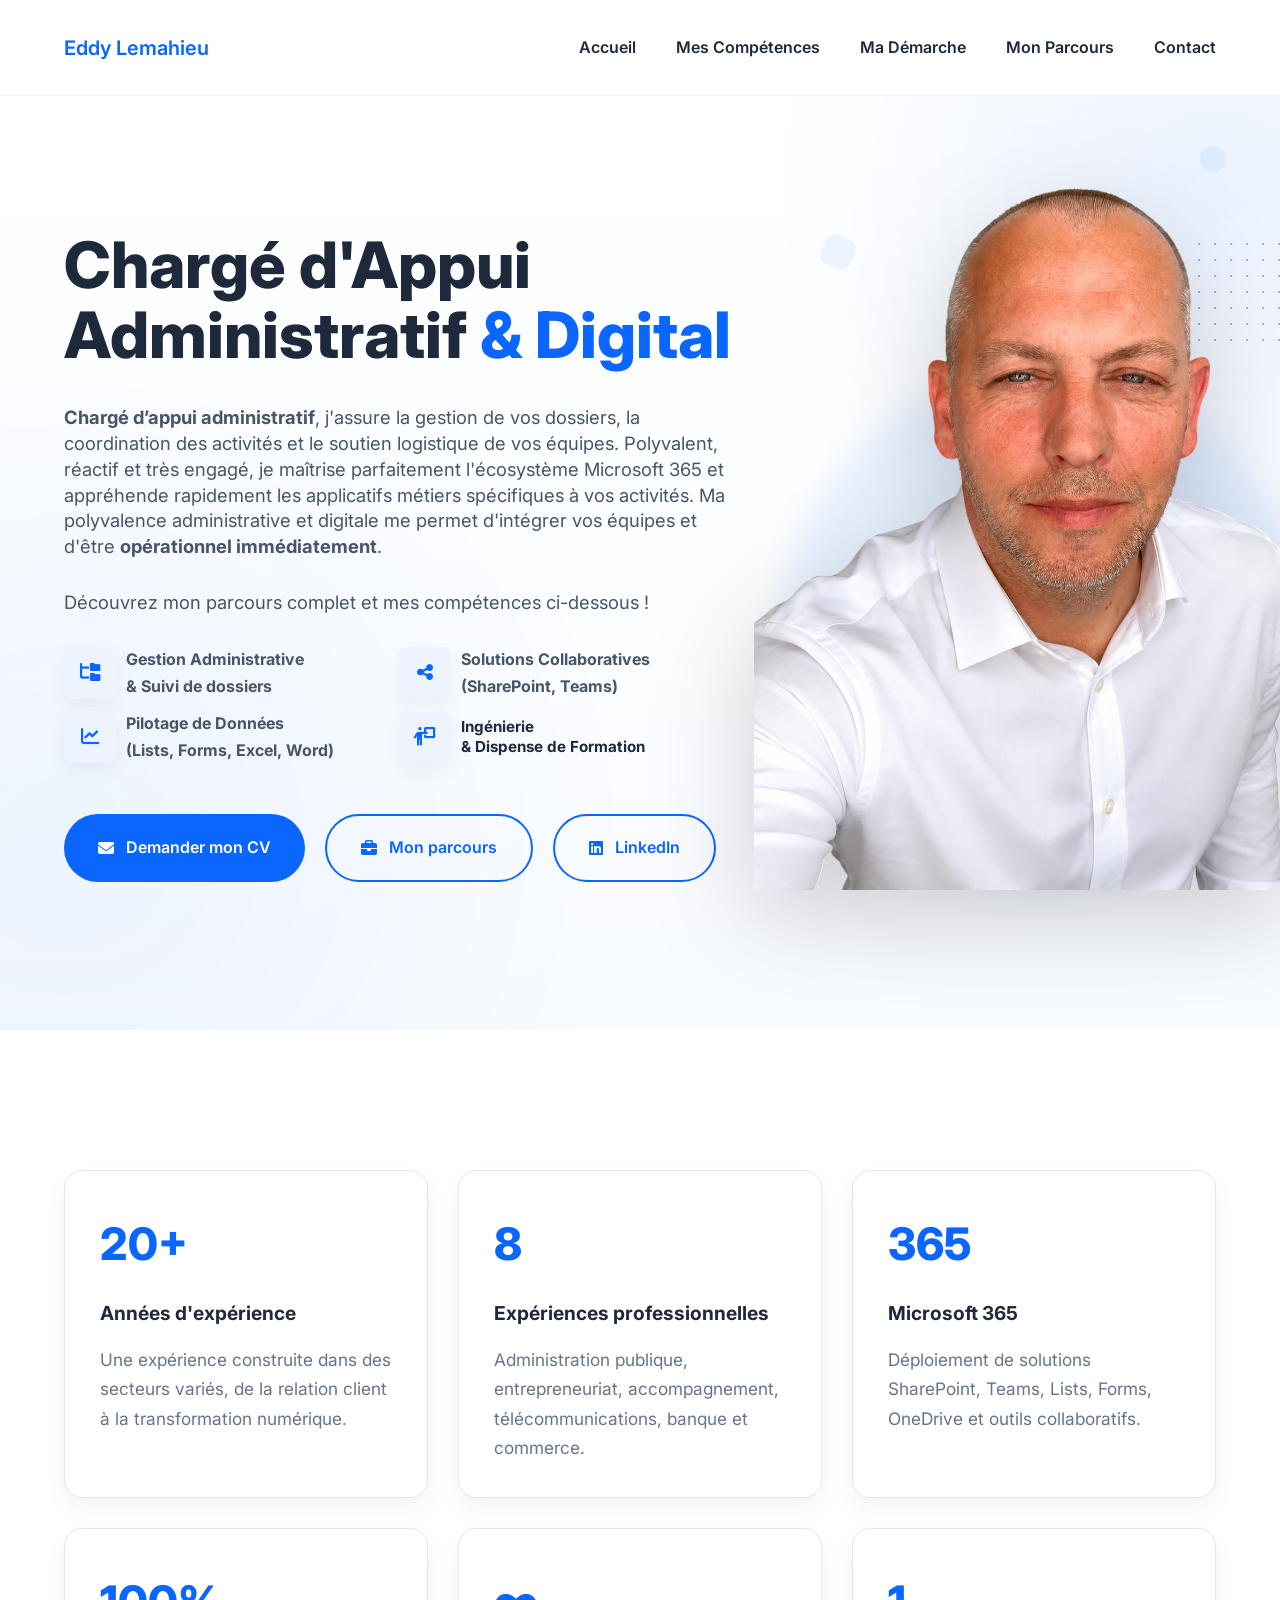
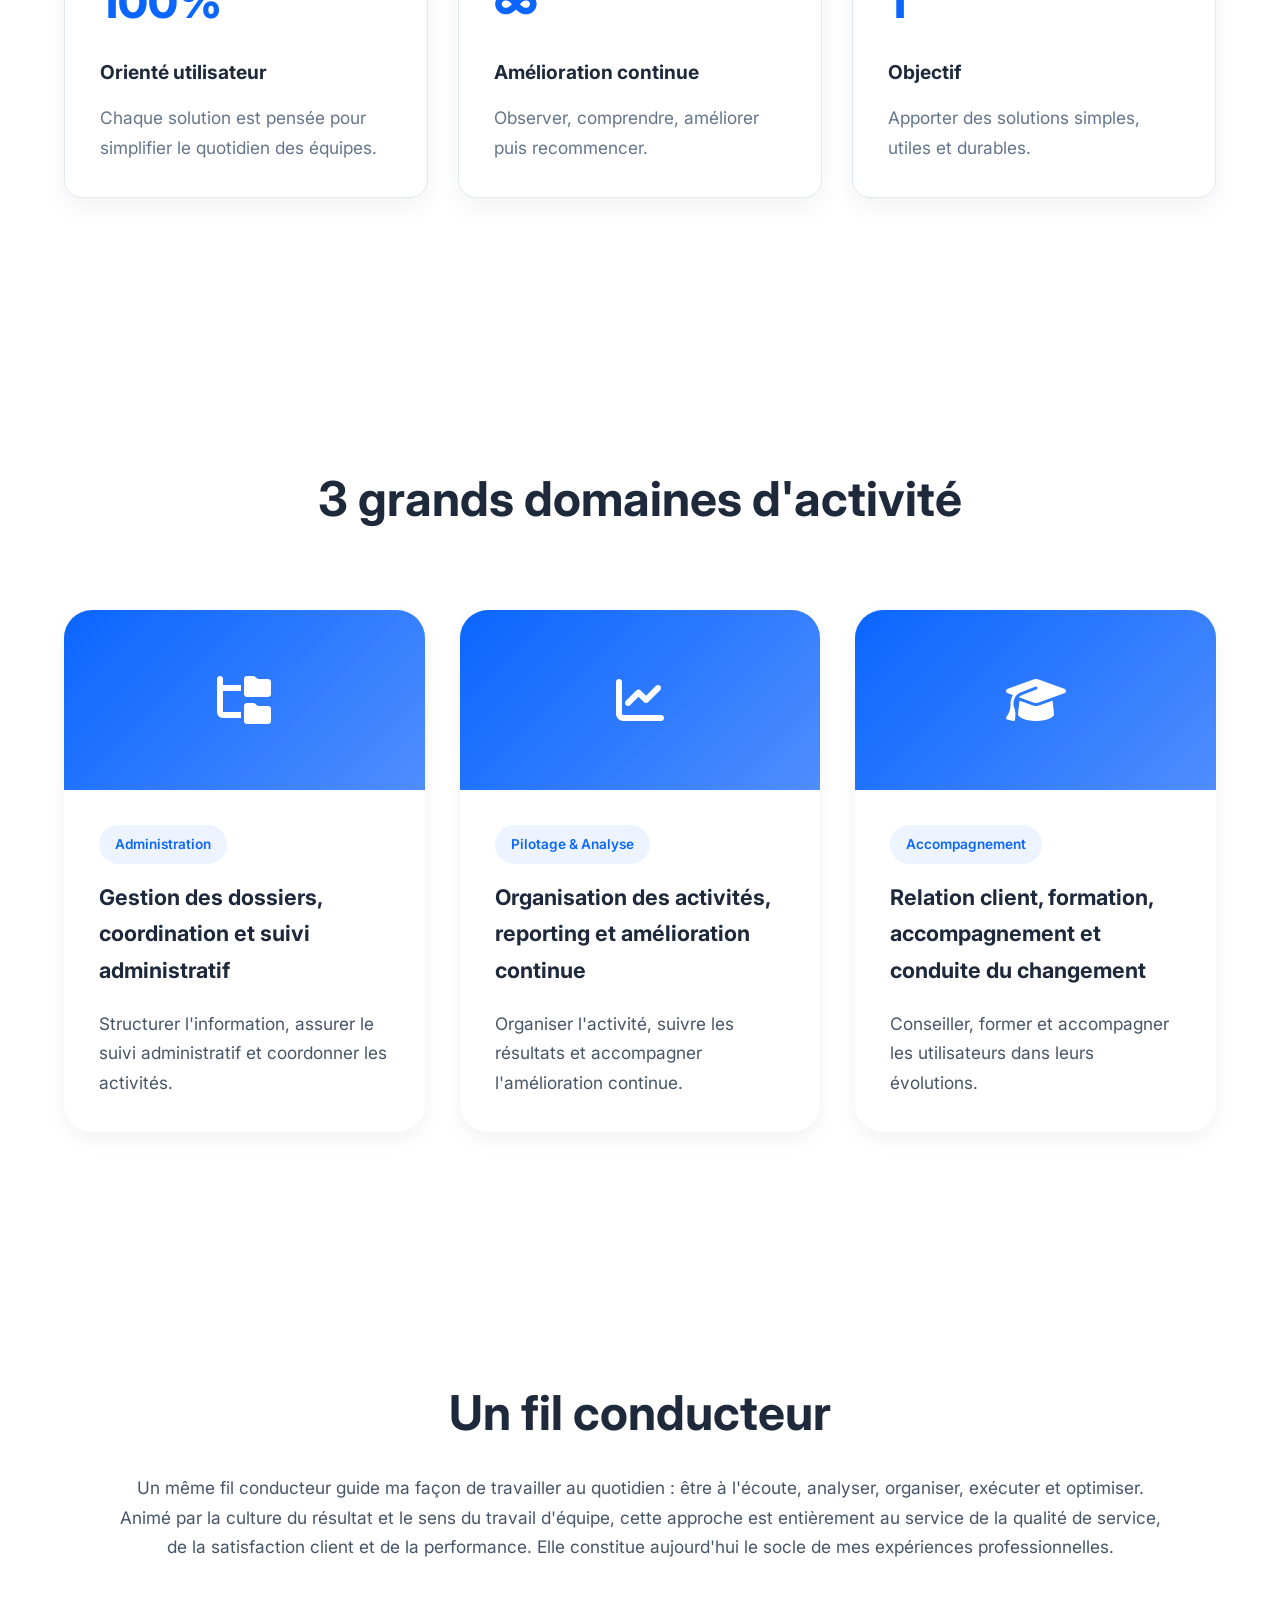
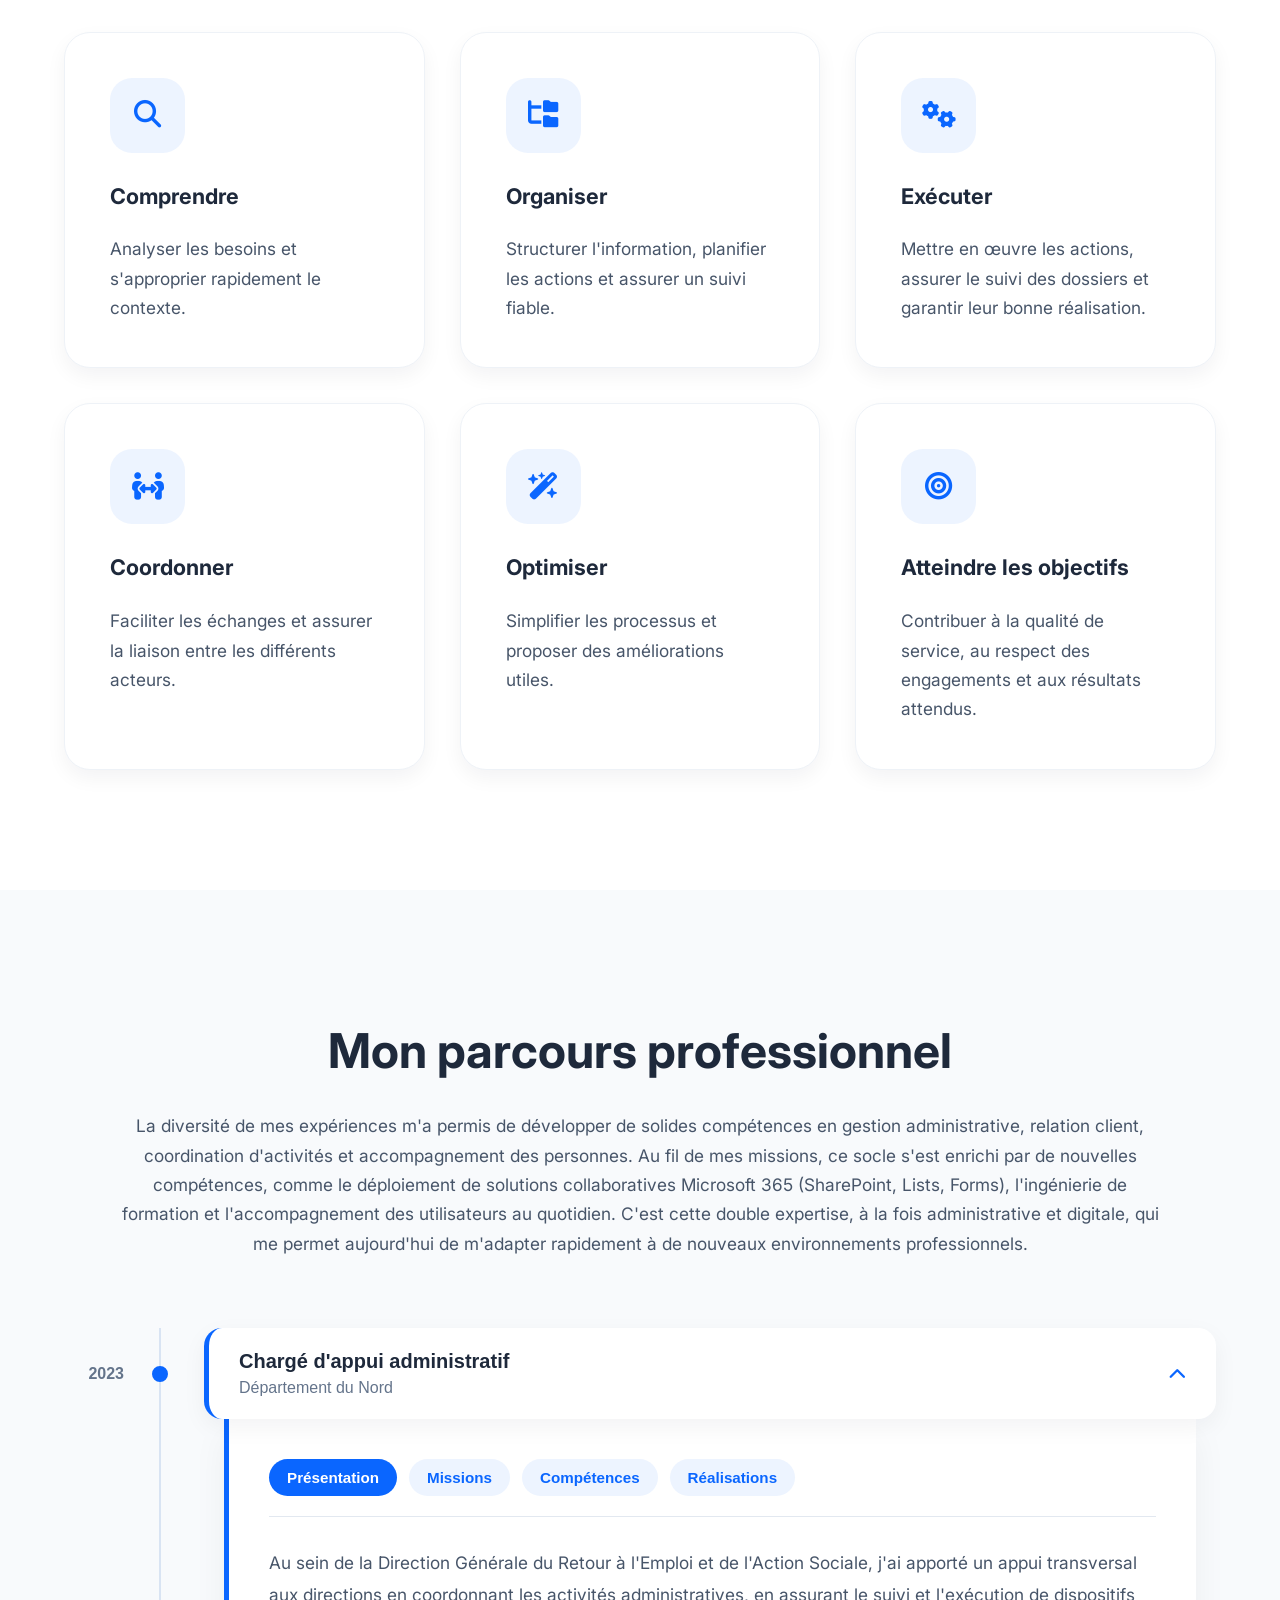
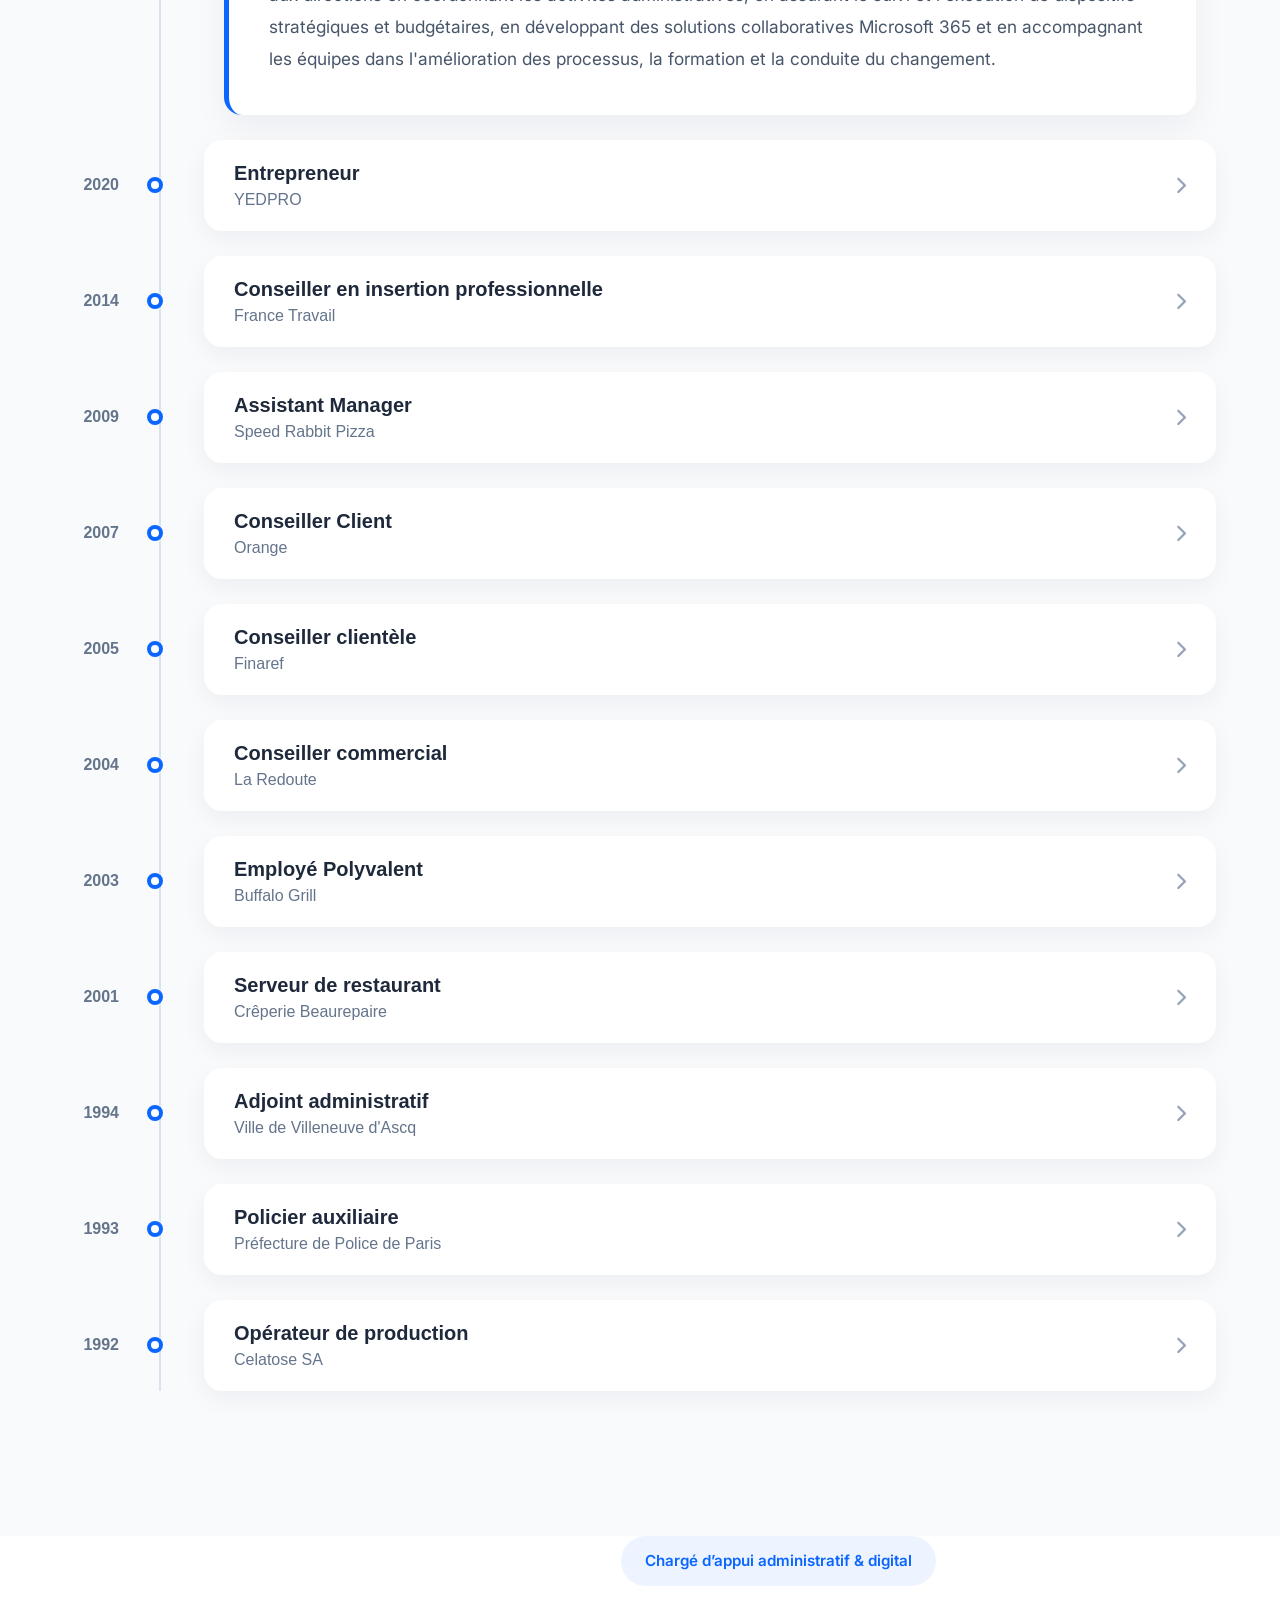
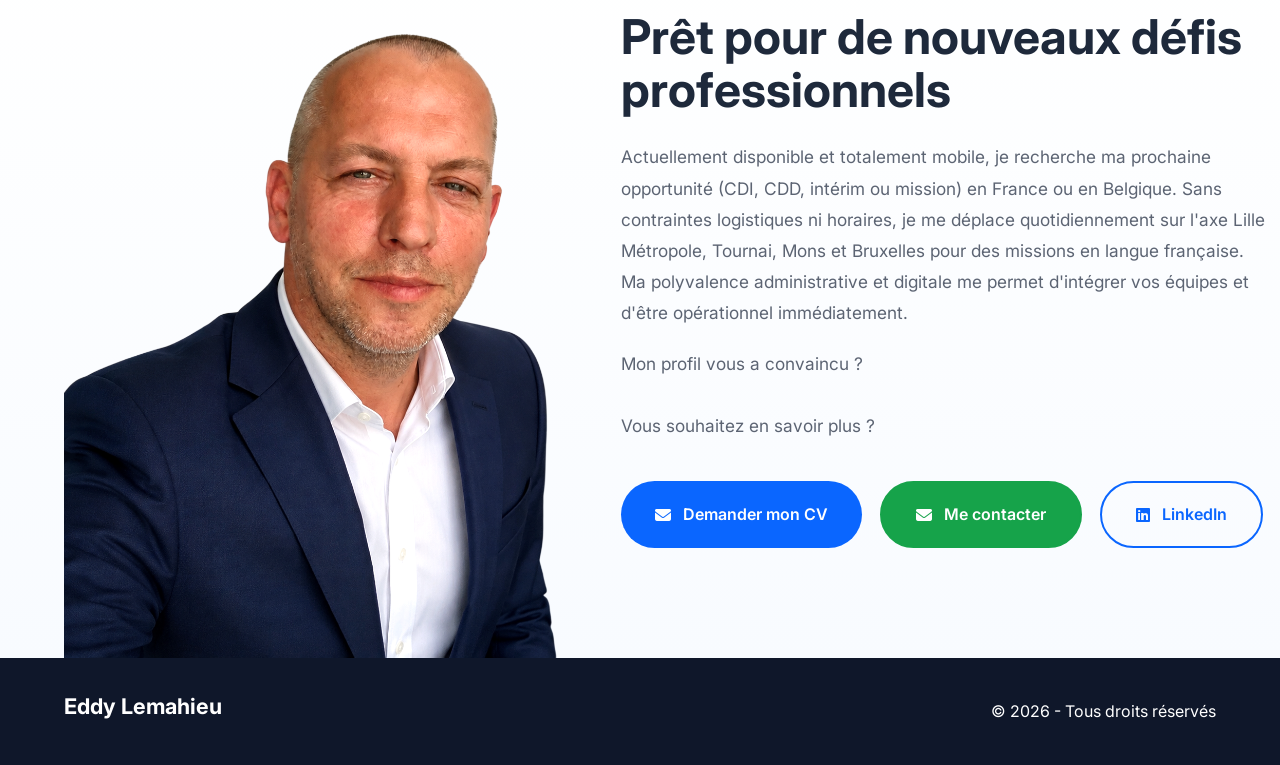
==== commit e312c6f2: "Suppression CV en PDF" ====
--- a/index.html
+++ b/index.html
@@ -164,10 +164,11 @@
 
 <!-- Boutons -->
 <div class="hero-buttons">
-  <a href="documents/CV - Eddy Lemahieu.pdf" class="btn btn-primary" target="_blank" rel="noopener noreferrer">
-    <i class="fa-solid fa-download"></i>
-    Télécharger mon CV
-  </a>
+<a href="mailto:eddylemahieu@hotmail.com?subject=Demande de CV" class="btn btn-primary">
+  <i class="fa-solid fa-envelope"></i>
+  Demander mon CV
+</a>
+
 
 <a href="index.html#parcours"
 class="btn btn-outline">
@@ -2233,11 +2234,11 @@
 
                 <div class="contact-buttons">
 
-                <a href="documents/CV - Eddy Lemahieu.pdf" class="btn btn-primary" target="_blank" rel="noopener noreferrer">
-                <i class="fa-solid fa-download"></i>
-                Télécharger mon CV
-
+<a href="mailto:eddylemahieu@hotmail.com?subject=Demande de CV" class="btn btn-primary">
+  <i class="fa-solid fa-envelope"></i>
+  Demander mon CV
 </a>
+
 
                     <a href="mailto:eddylemahieu@hotmail.com?subject=Prise de contact depuis votre profil en ligne eddylemahieu.be"
                        class="btn btn-contact">
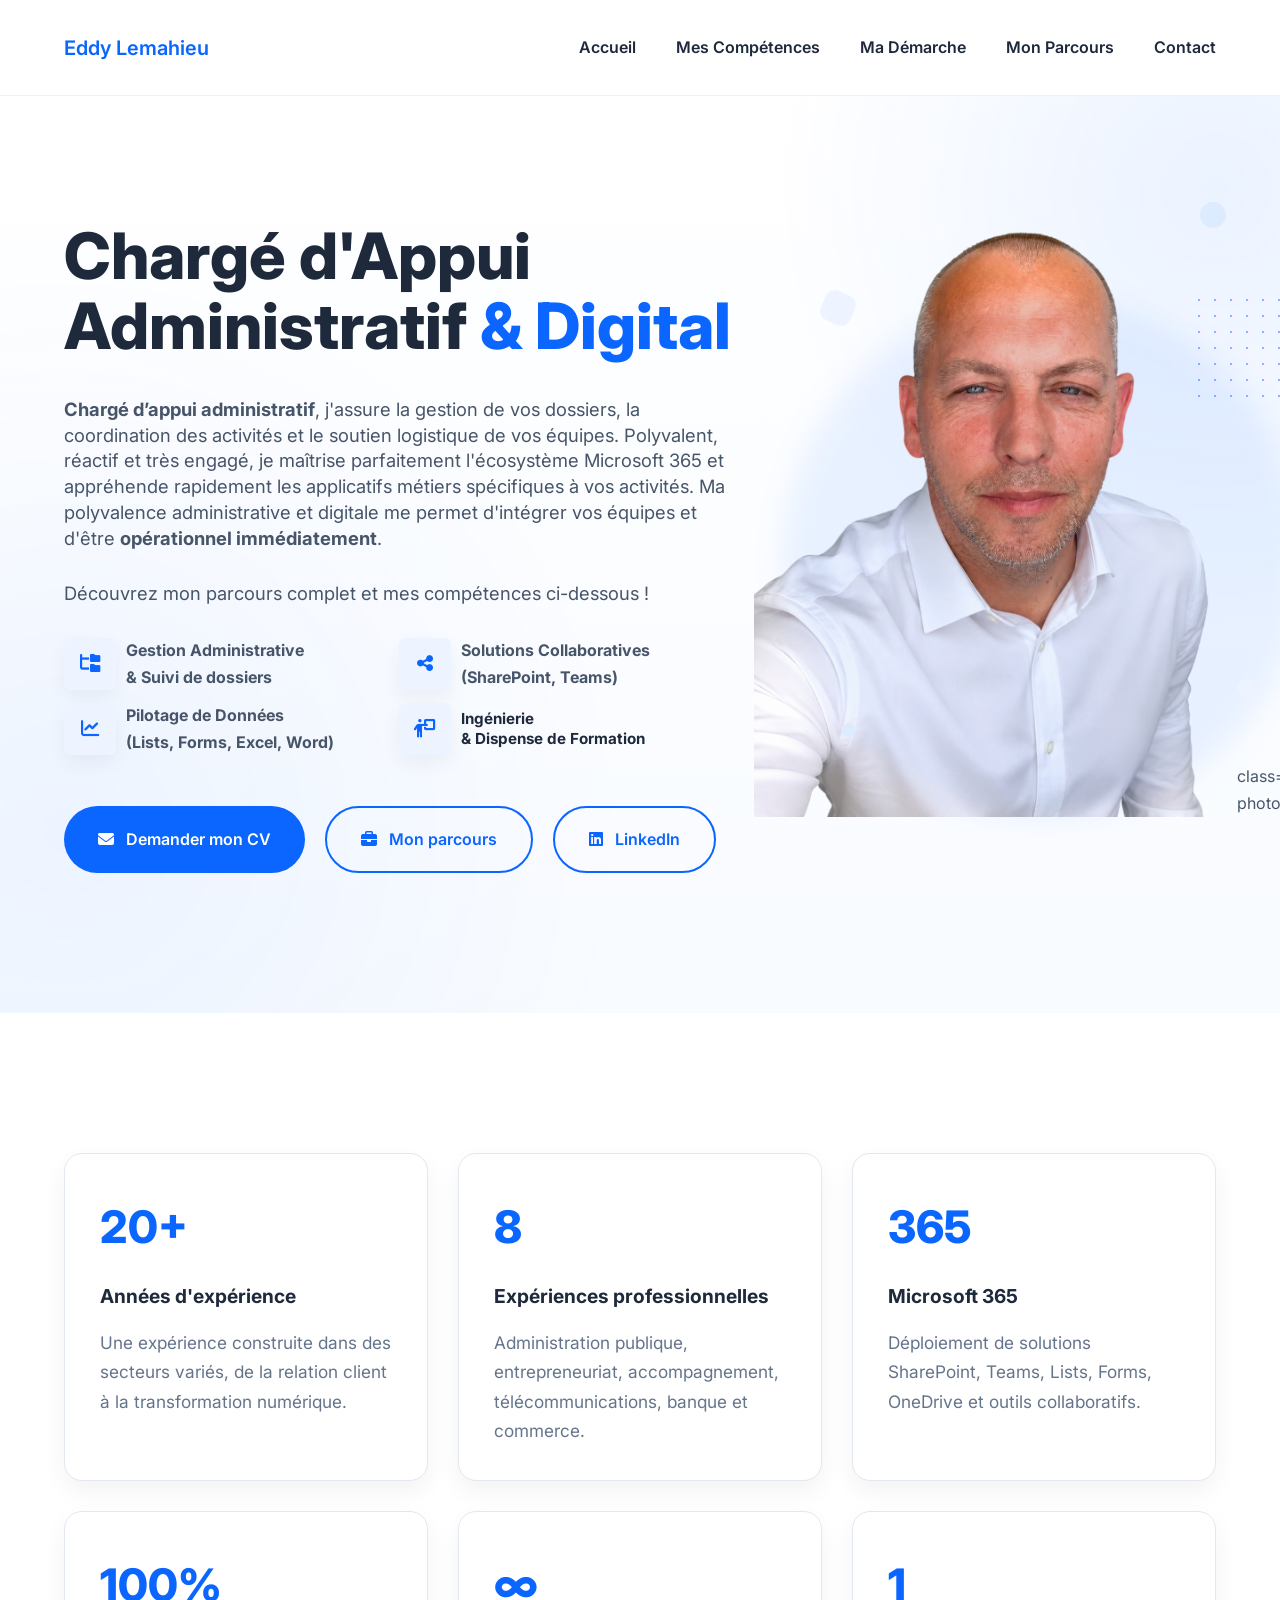
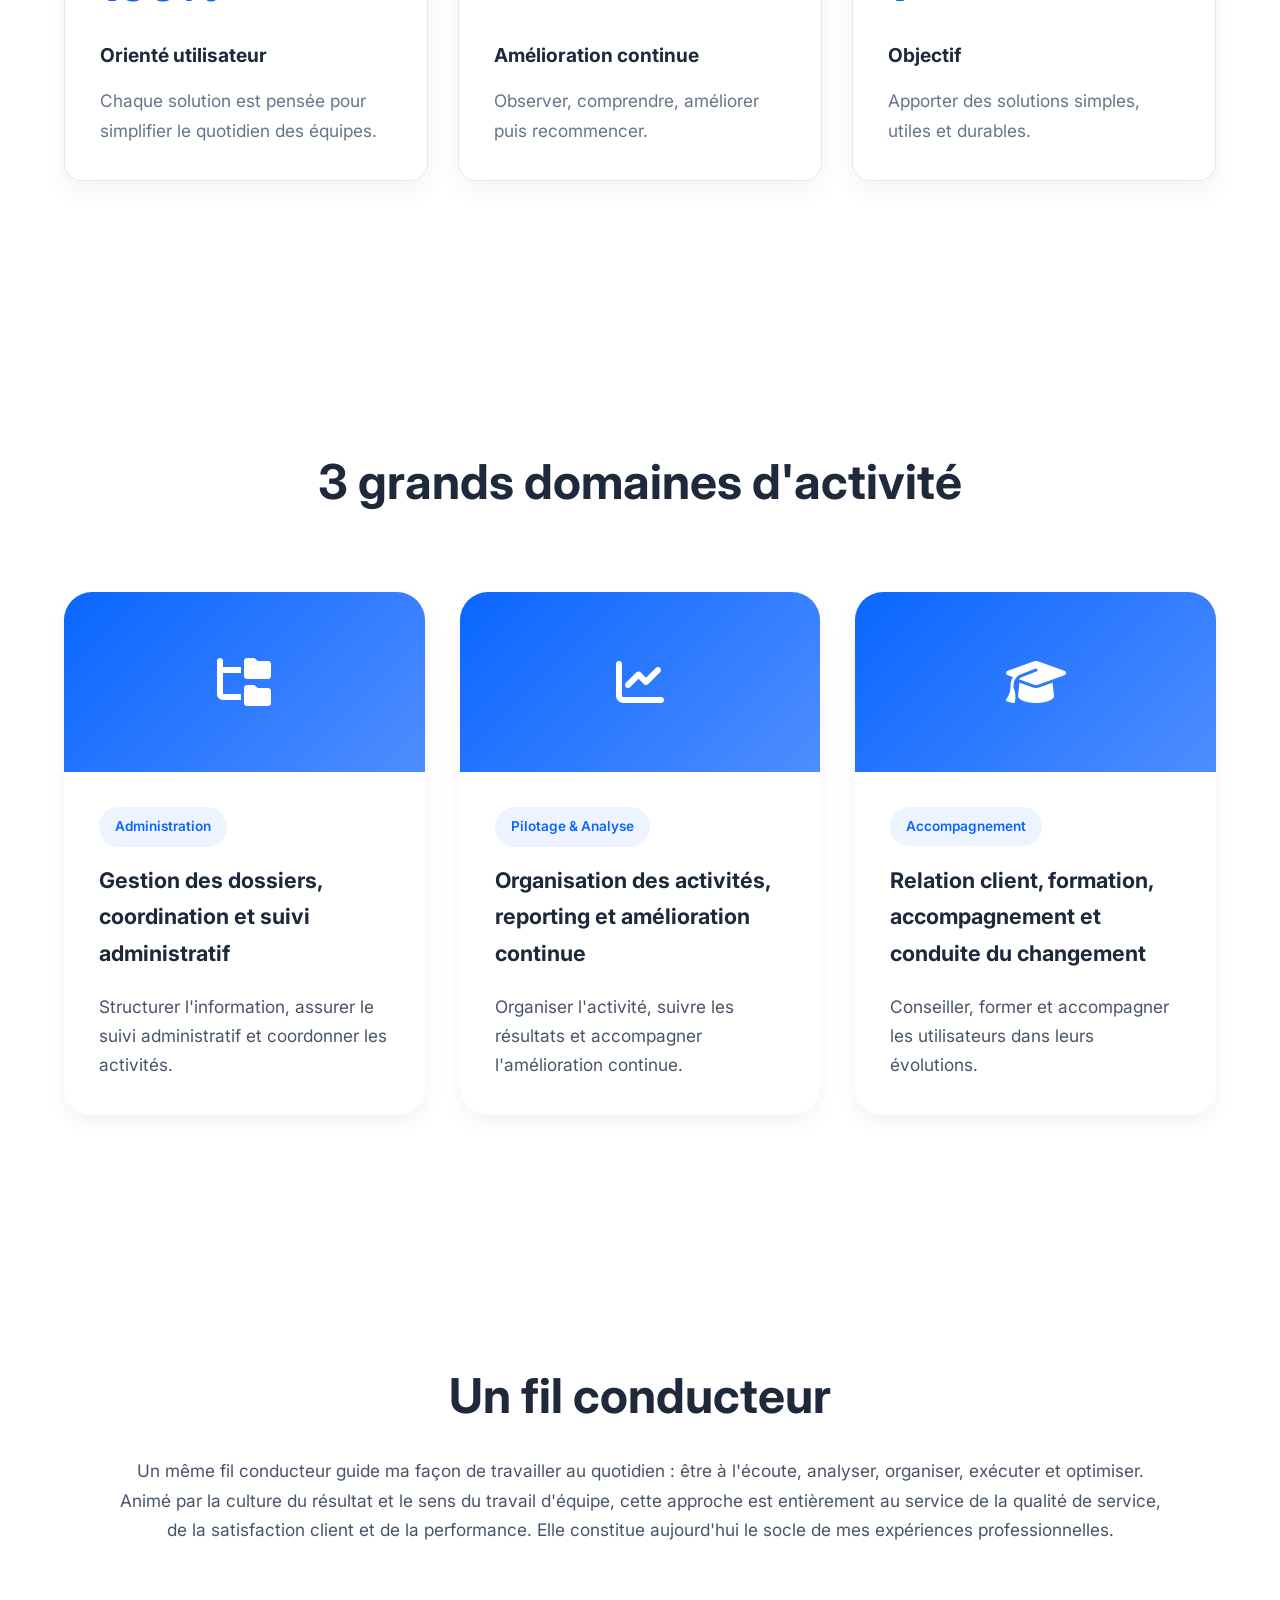
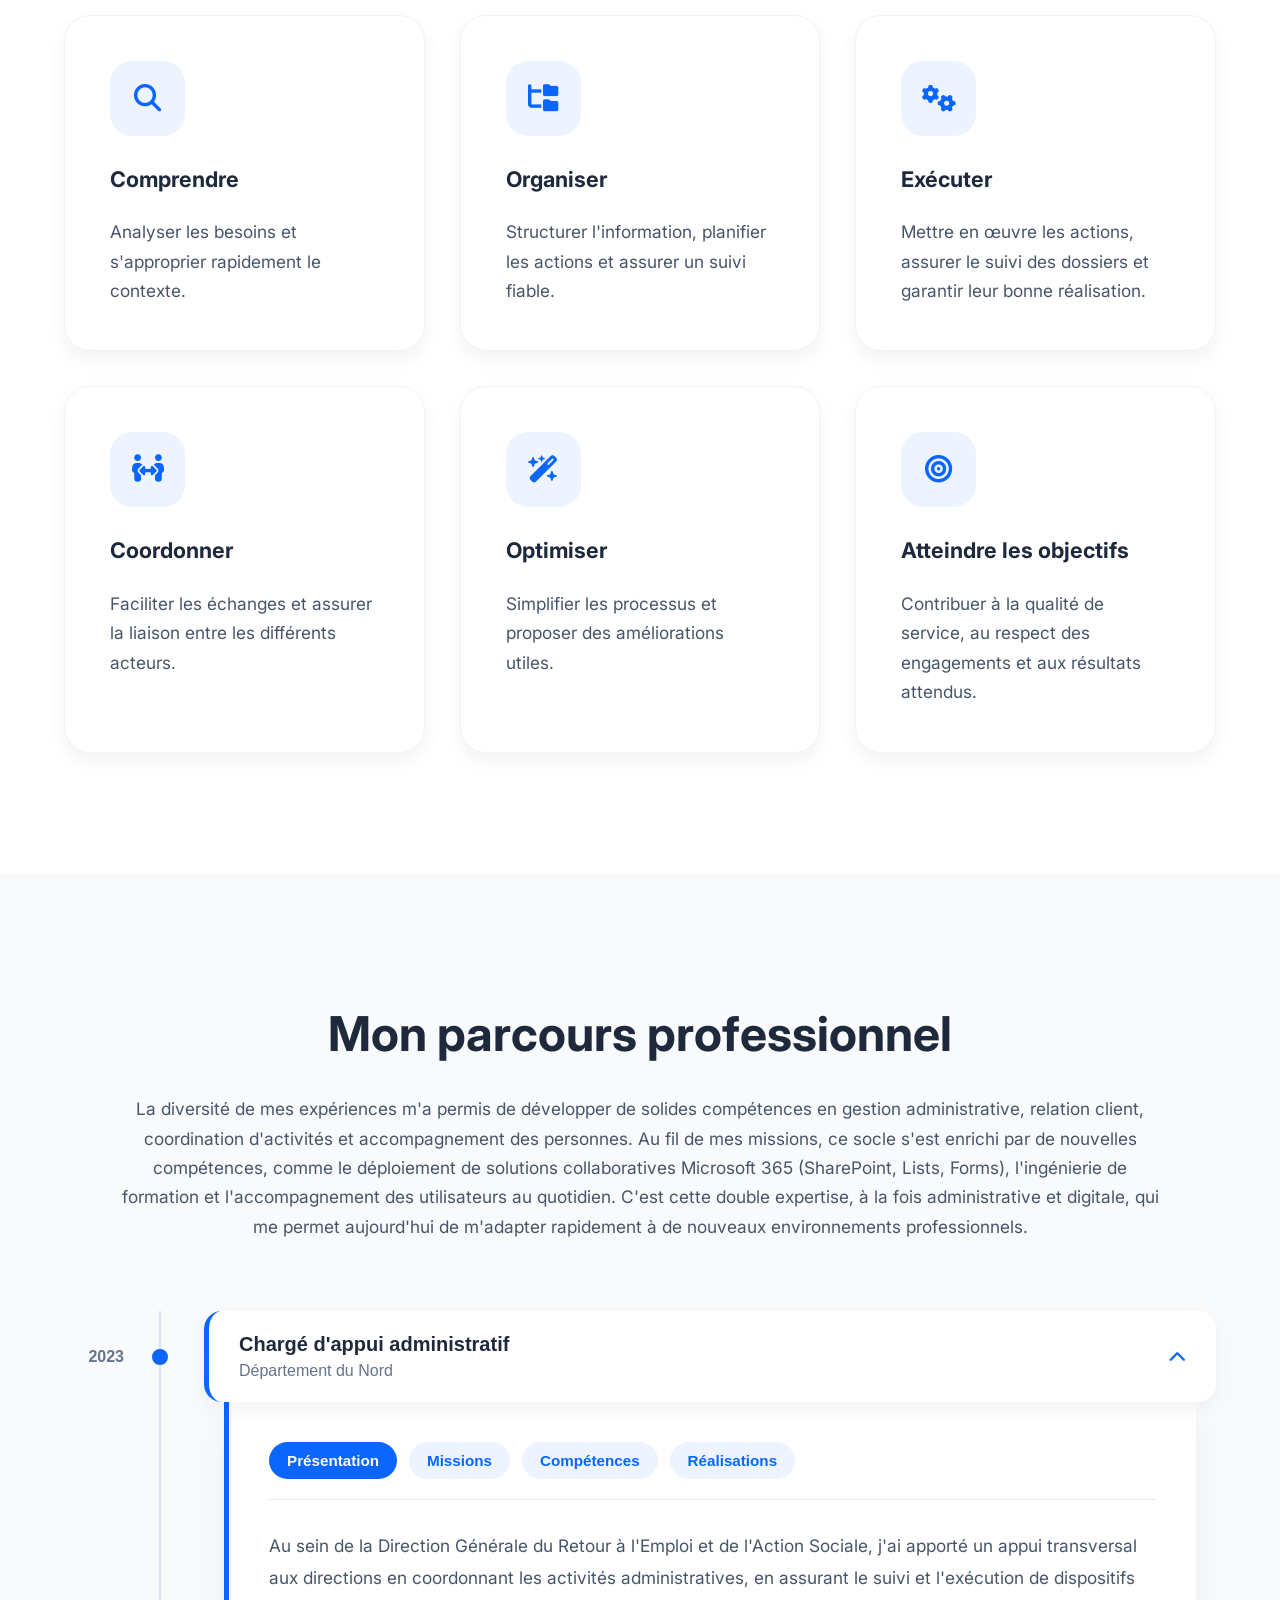
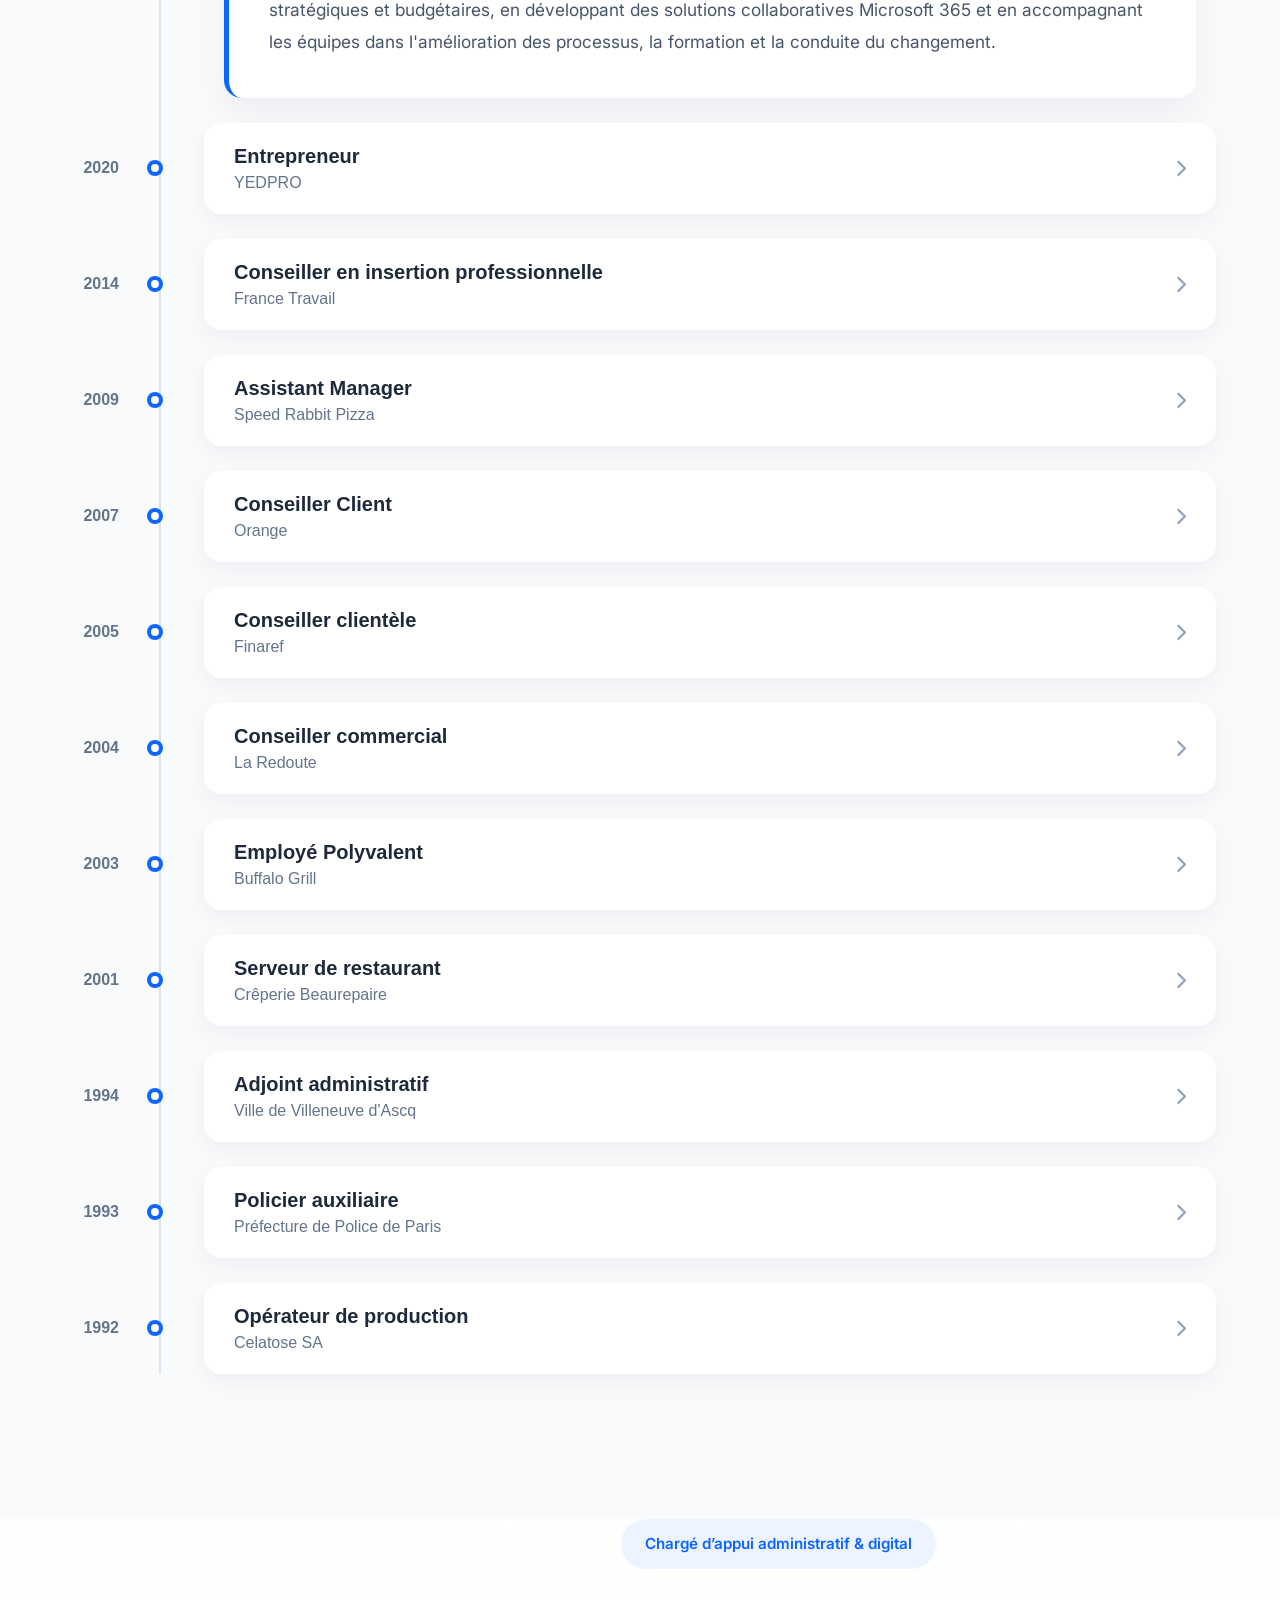
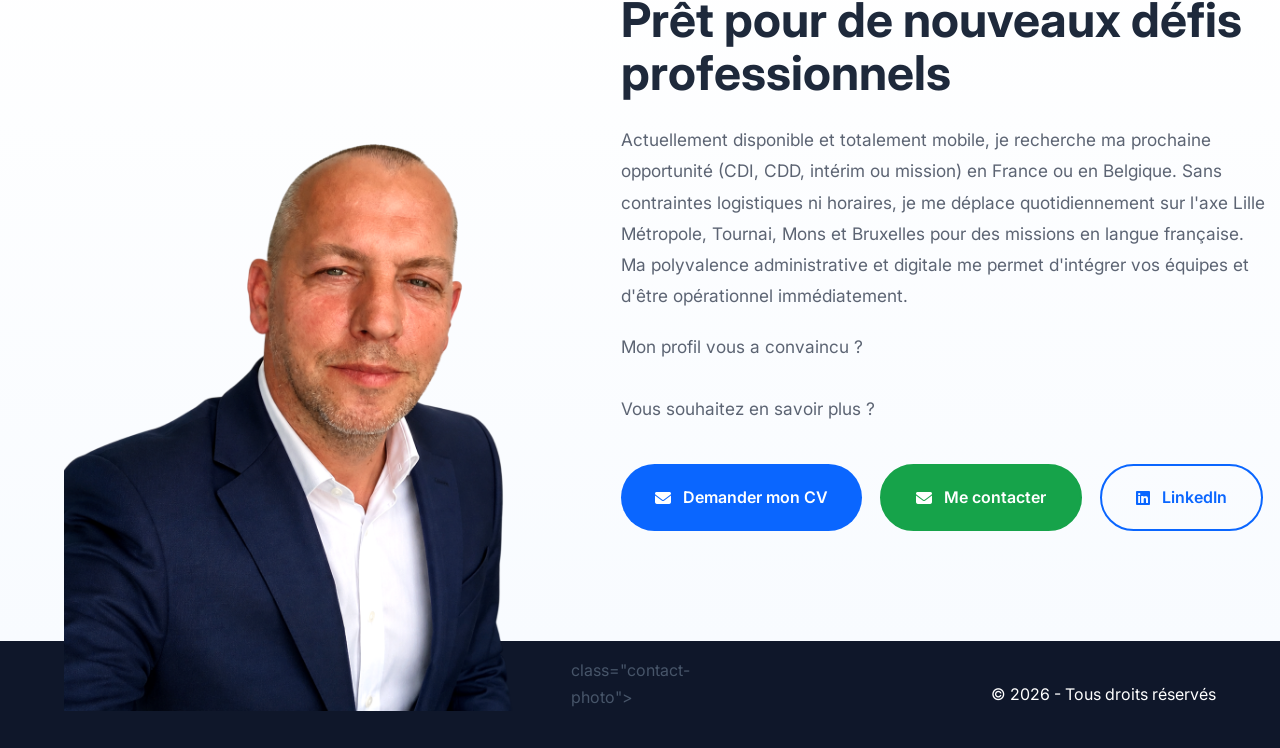
==== commit e37d654a: "Securisation des dossiers" ====
--- a/index.html
+++ b/index.html
@@ -212,9 +212,7 @@
 
 <img
 
-src="images/Eddy_Pro.png"
-
-alt="Eddy Lemahieu"
+src="images/Eddy_Pro.png" alt="Eddy Lemahieu" oncontextmenu="return false;">
 
 class="hero-photo"
 
@@ -2193,8 +2191,7 @@
             <div class="contact-left">
 
                 <img
-                    src="images/Eddy_Pro3.png"
-                    alt="Portrait d'Eddy Lemahieu"
+                    src="images/Eddy_Pro3.png" alt="Eddy Lemahieu 2" oncontextmenu="return false;">
                     class="contact-photo">
 
             </div>
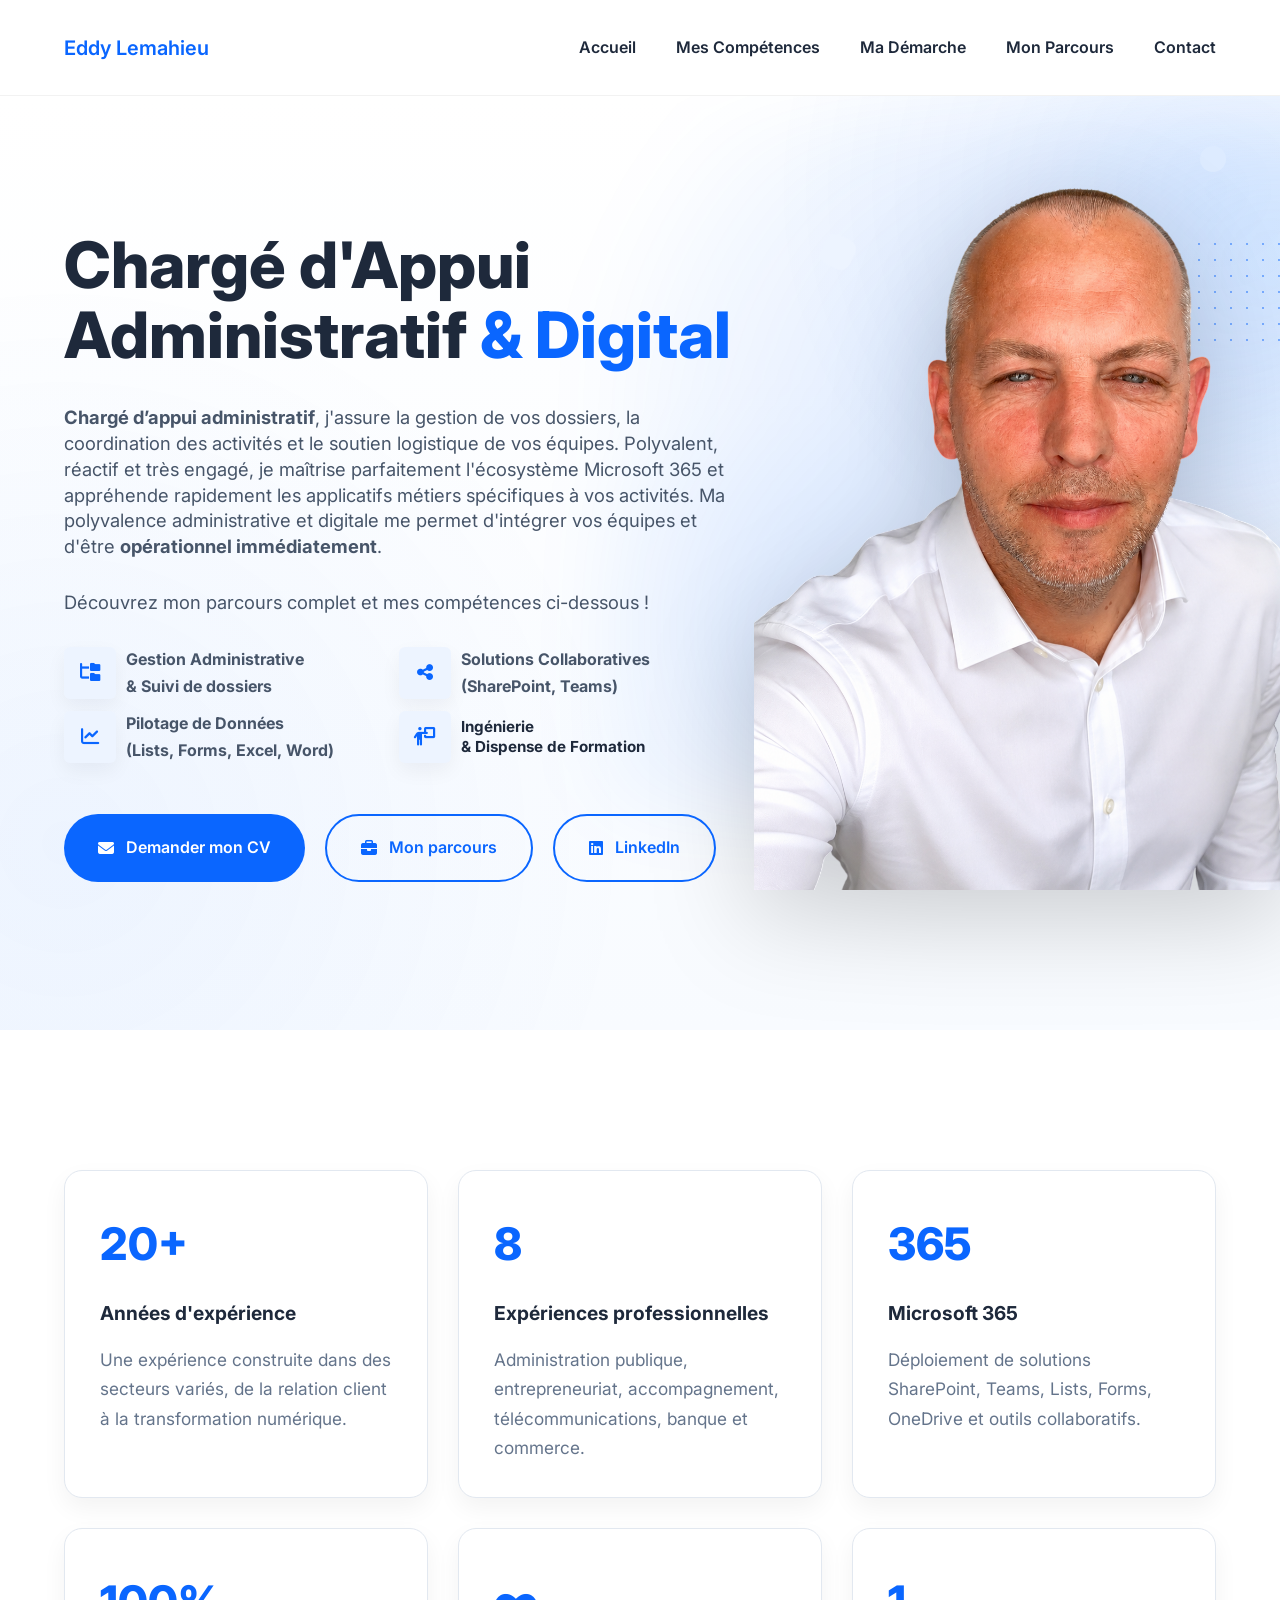
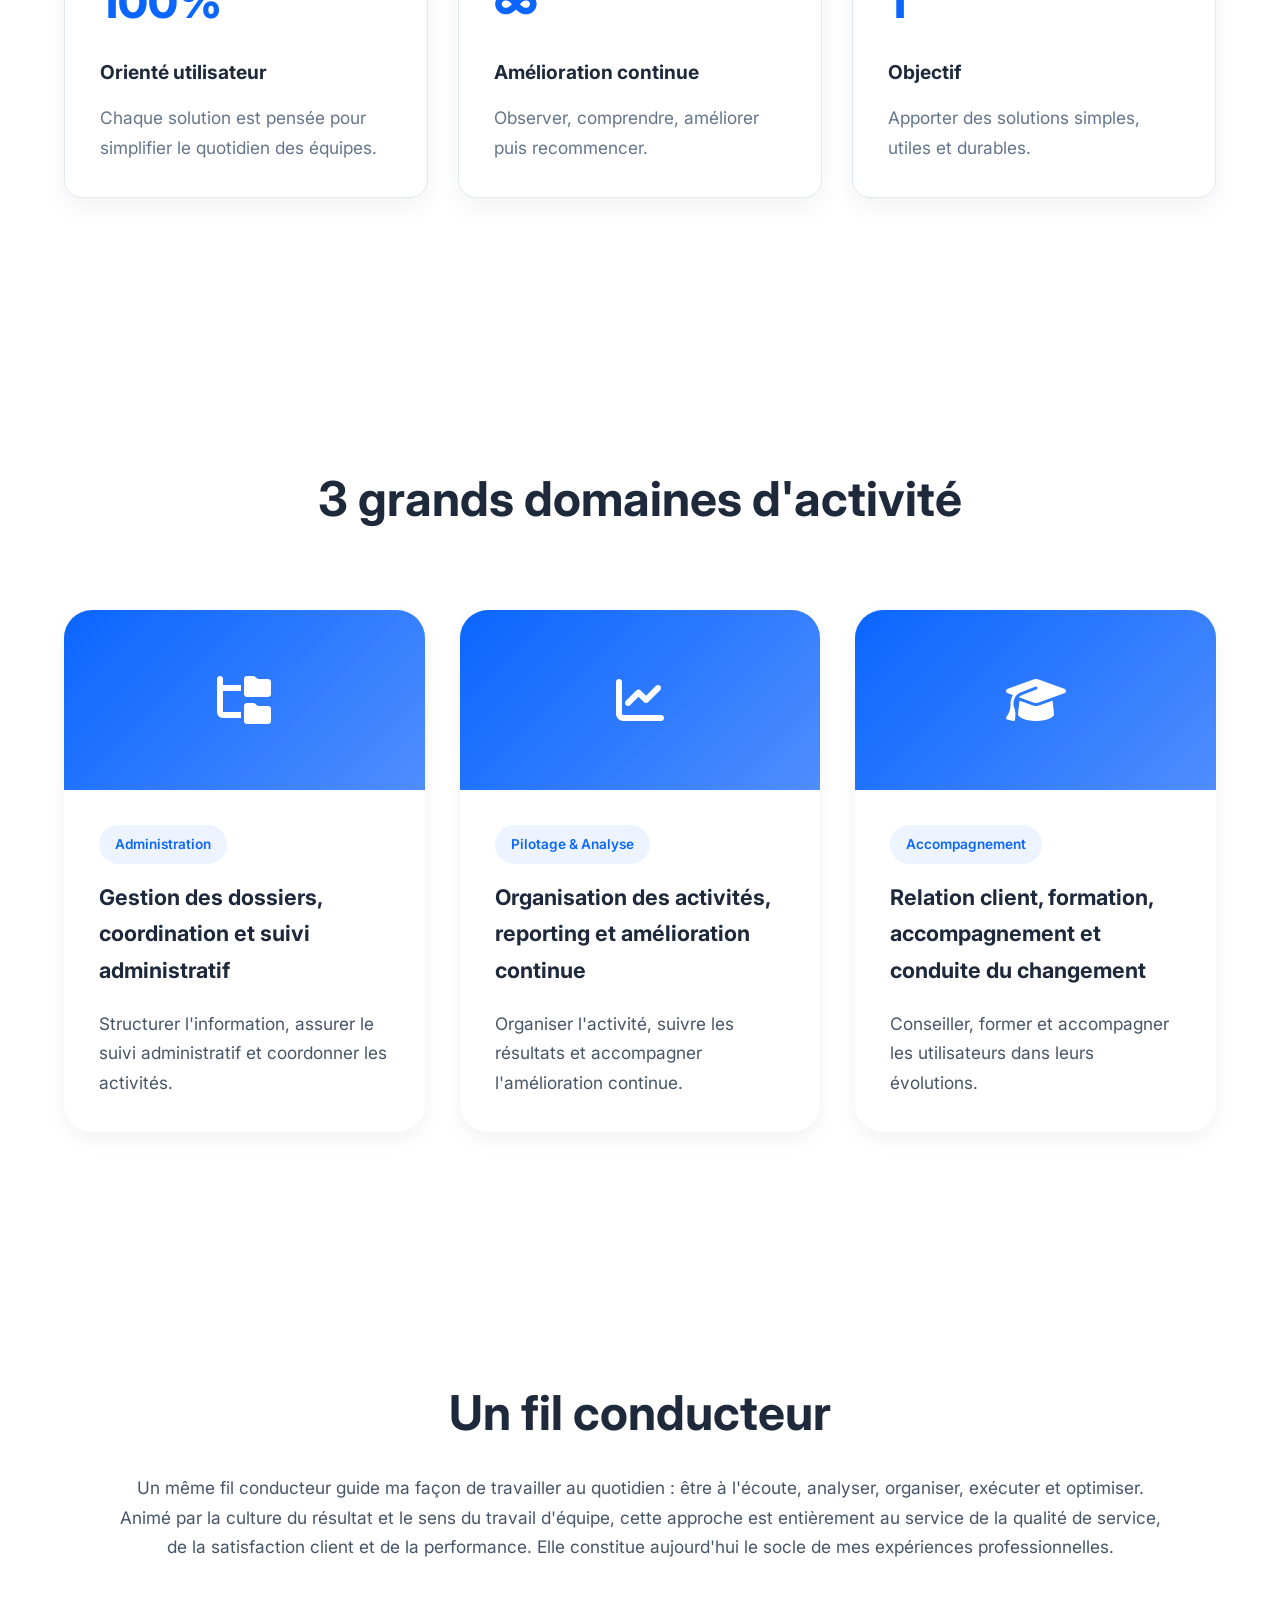
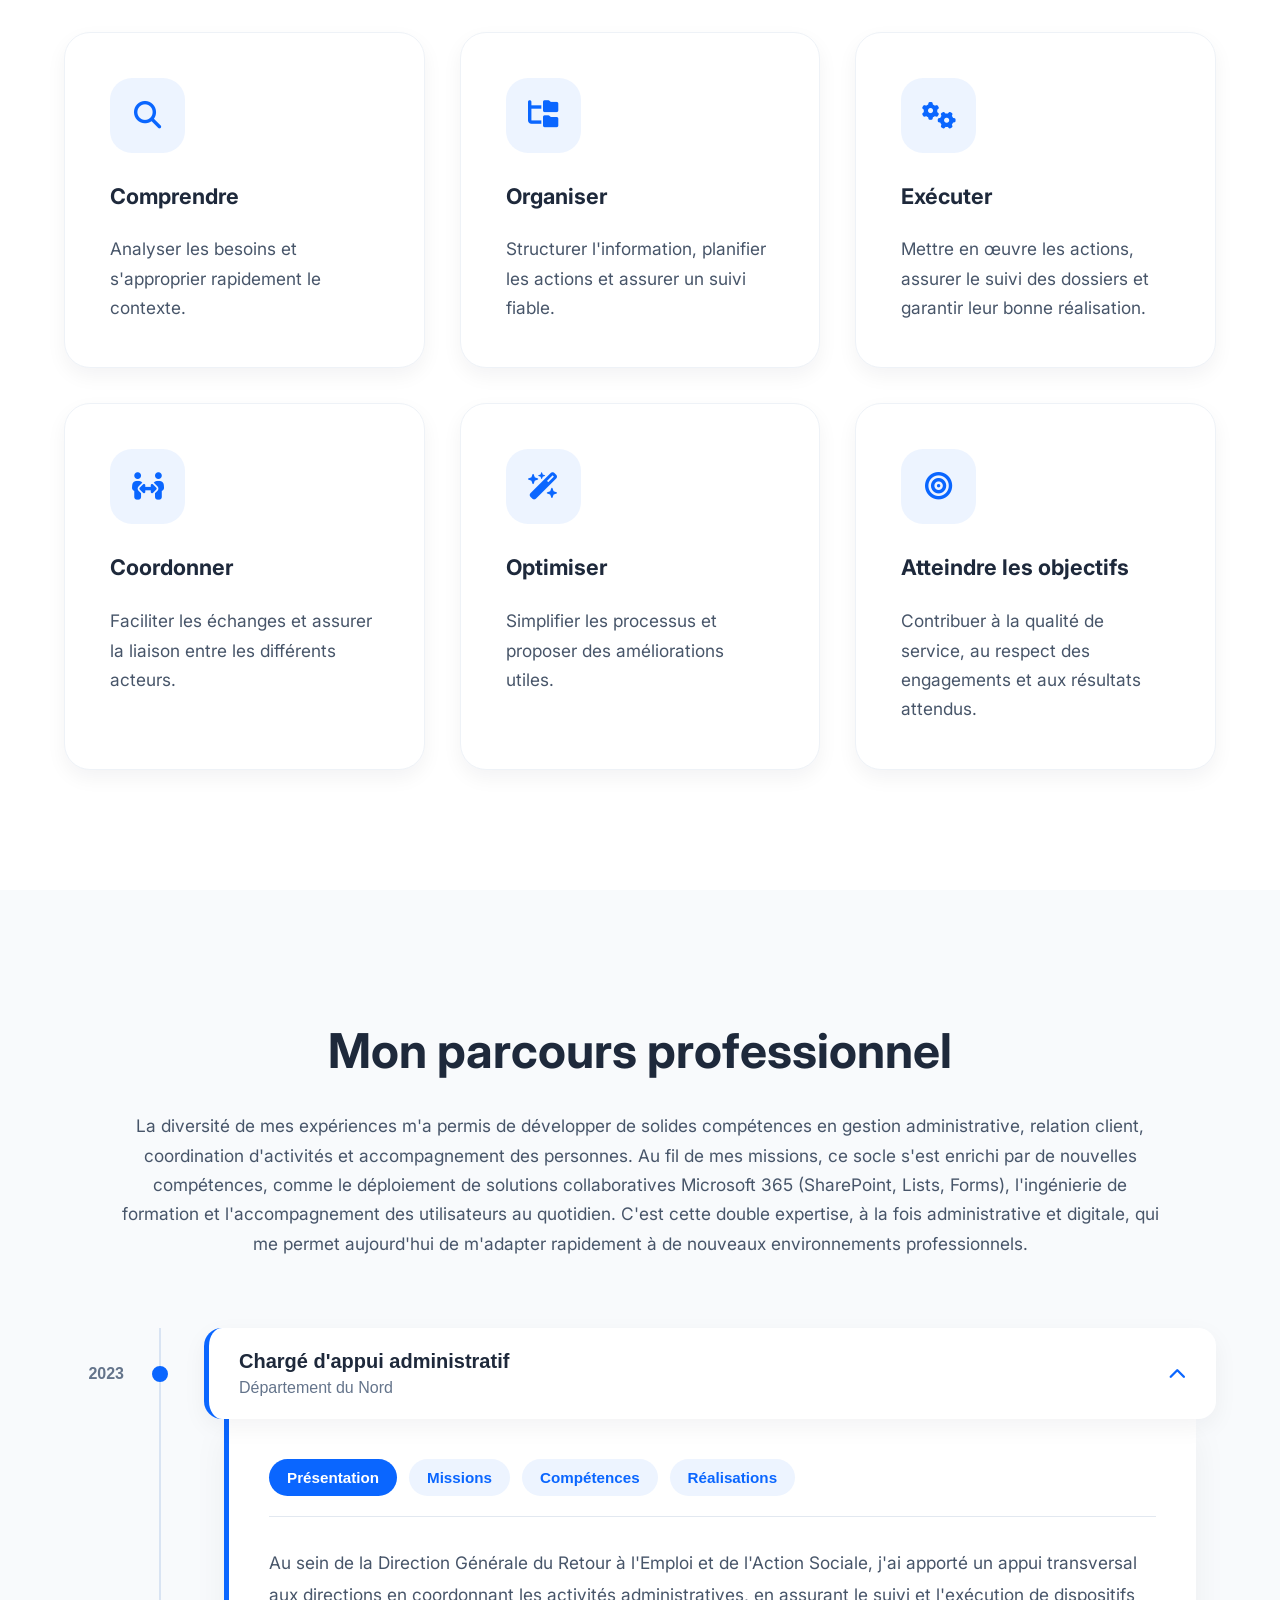
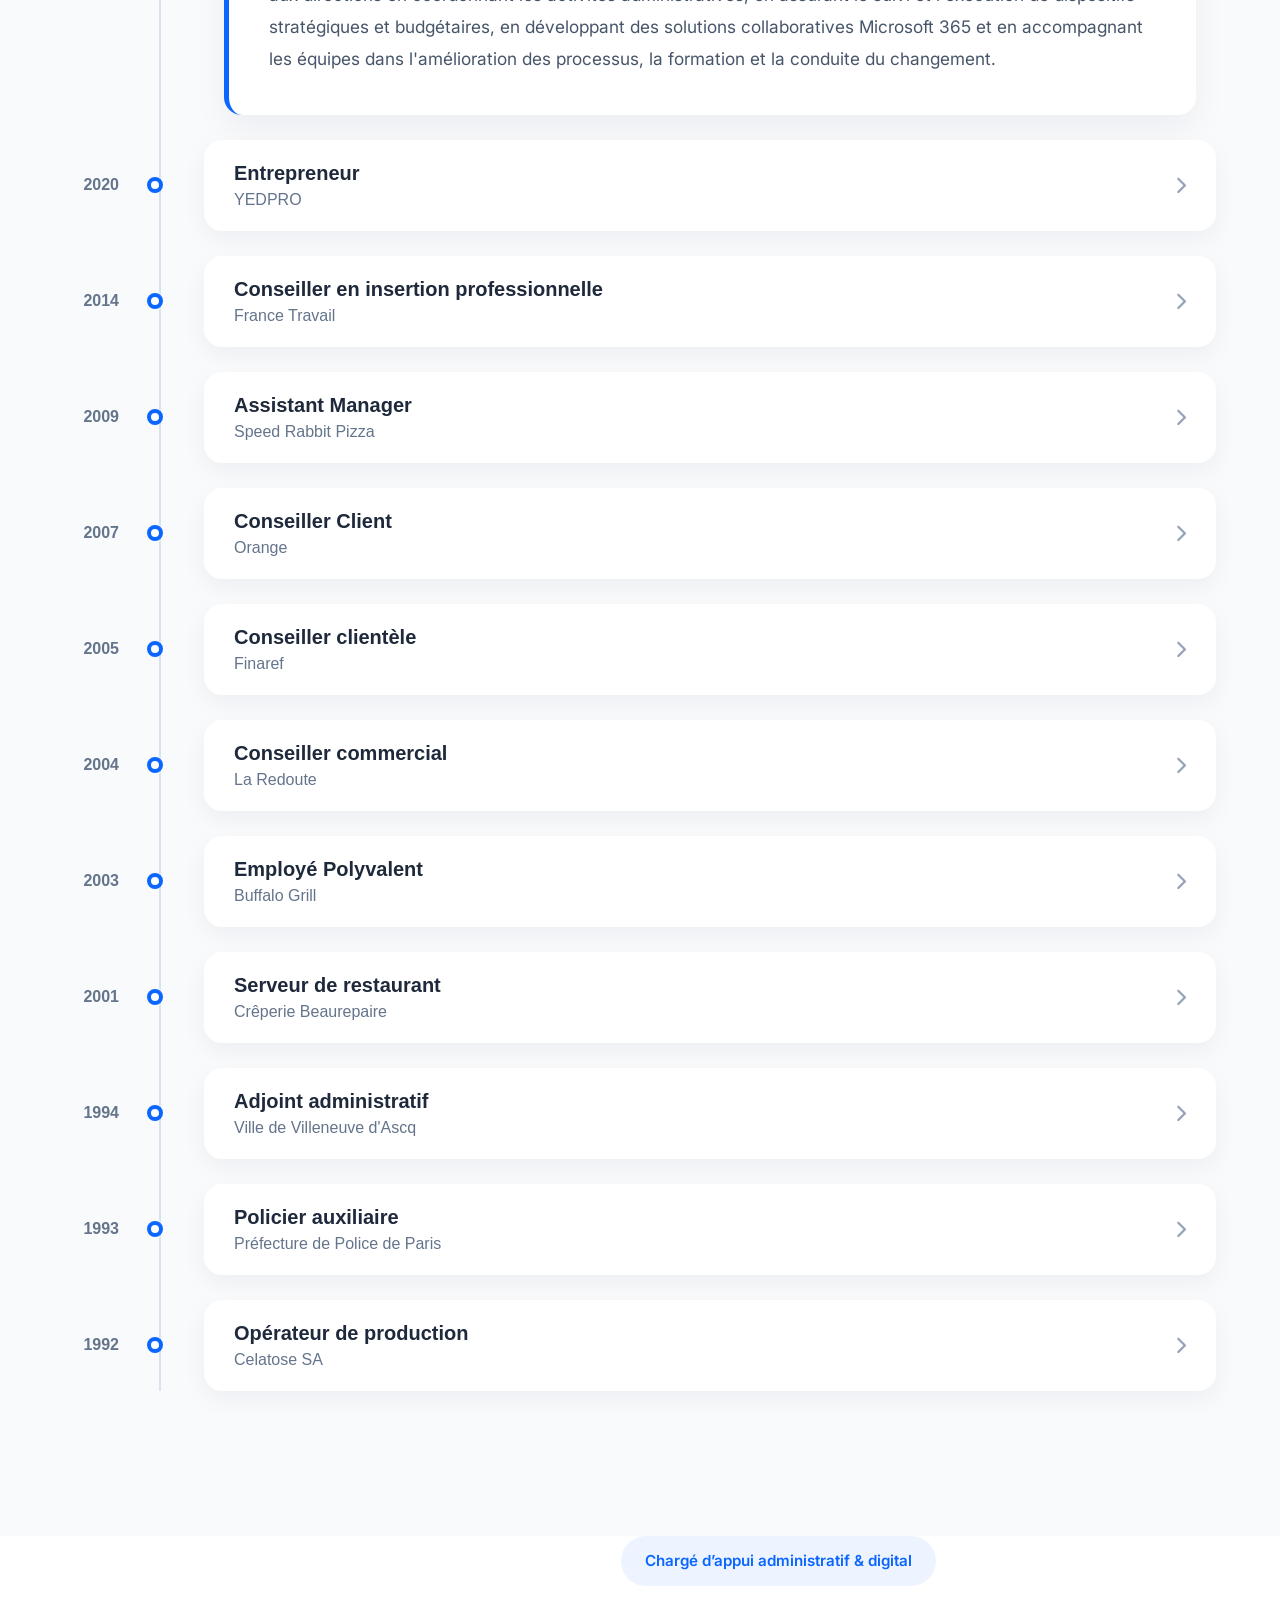
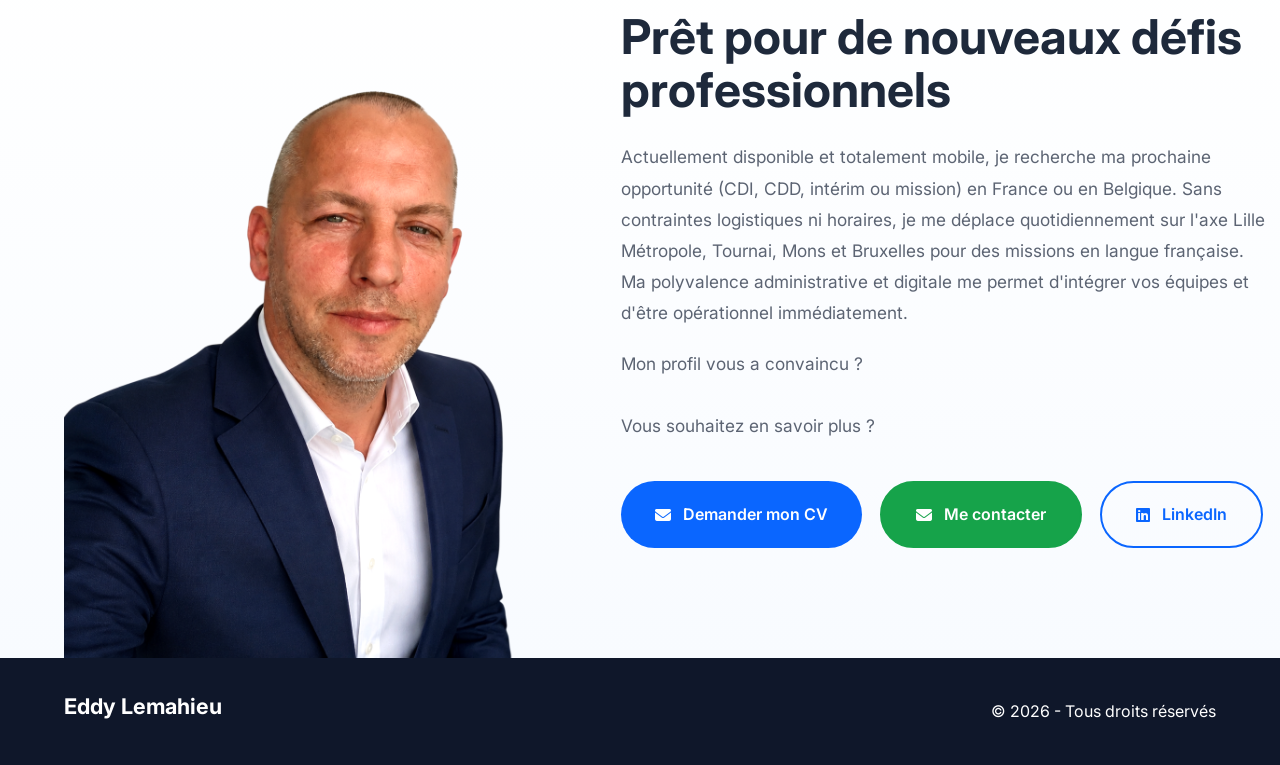
==== commit b1847377: "MAJ photos" ====
--- a/index.html
+++ b/index.html
@@ -211,13 +211,9 @@
 <div class="dots"></div>
 
 <img
-
-src="images/Eddy_Pro.png" alt="Eddy Lemahieu" oncontextmenu="return false;">
-
-class="hero-photo"
-
->
-
+    class="hero-photo"
+    src="images/Eddy_Pro.png"
+    
 </div>
 
 </div>
@@ -2192,7 +2188,6 @@
 
                 <img
                     src="images/Eddy_Pro3.png" alt="Eddy Lemahieu 2" oncontextmenu="return false;">
-                    class="contact-photo">
 
             </div>
 
--- a/css/style.css
+++ b/css/style.css
@@ -596,9 +596,42 @@
 ==========================================================*/
 
 .hero-right{
+    overflow:visible;
+}
+
+.hero-photo{
+    width:950px;
+    max-width:none;
+}
+
+
+/*==========================================================
+PHOTO
+==========================================================*/
+
+.hero-photo{
+
+    width:850px;
+
+    max-width:120%;
 
     position:relative;
 
+    z-index:20;
+
+    filter:drop-shadow(0 30px 50px rgba(0,0,0,.18));
+
+}
+
+
+/*==========================================================
+HALO
+==========================================================*/
+
+.hero-right{
+
+    position:relative;
+
     display:flex;
 
     justify-content:center;
@@ -607,31 +640,10 @@
 
     margin-top:-70px;
 
-}
-
-
-/*==========================================================
-PHOTO
-==========================================================*/
-
-.hero-photo{
-
-    width:850px;
-
-    max-width:120%;
-
-    position:relative;
-
-    z-index:20;
-
-    filter:drop-shadow(0 30px 50px rgba(0,0,0,.18));
-
-}
-
-
-/*==========================================================
-HALO
-==========================================================*/
+    overflow:visible;
+
+    isolation:isolate;
+}
 
 .hero-right::before{
 
@@ -639,17 +651,37 @@
 
     position:absolute;
 
-    width:520px;
-
-    height:520px;
-
-    border-radius:50%;
-
-    background:rgba(10,102,255,.08);
-
-    filter:blur(15px);
-
-}
+    width:900px;
+    height:700px;
+
+    left:50%;
+    top:45%;
+
+    transform:translate(-50%,-50%);
+
+    border-radius:50px;
+
+    background:
+
+        radial-gradient(circle at 50% 45%,
+            rgba(10,102,255,.18) 0%,
+            rgba(10,102,255,.10) 28%,
+            rgba(10,102,255,.05) 55%,
+            transparent 80%),
+
+        radial-gradient(circle at 78% 18%,
+            rgba(130,190,255,.18) 0%,
+            transparent 35%),
+
+        radial-gradient(circle at 22% 82%,
+            rgba(10,102,255,.10) 0%,
+            transparent 32%);
+
+    filter:blur(35px);
+
+    z-index:0;
+}
+
 
 
 /*==========================================================
@@ -1446,27 +1478,24 @@
 
 }
 
-.contact-left{
-
-    display:flex;
-
-    align-items:flex-end;
-
-    justify-content:flex-start;
-
-    margin-bottom:-70px;
-
-}
-
-.contact-photo{
-    width:110%;
-    max-width:none;
-    display:block;
-    border-radius:0;
-    box-shadow:none;
-
-    transform:translateY(-70px);
-}
+.contact-left {
+    display: flex;
+    align-items: flex-end;
+    justify-content: flex-start;
+    margin-bottom: 0; /* Changé de -70px à 0 pour bloquer la descente */
+}
+
+.contact-photo {
+    width: 165%; /* Augmenté de 110% à 135% pour t'agrandir */
+    max-width: none;
+    display: block;
+    border-radius: 0;
+    box-shadow: none;
+    transform: translateY(0);
+    margin-left: -35%; /* Décale la photo vers la gauche pour équilibrer l'écran */
+}
+
+
 
 .contact-right{
 
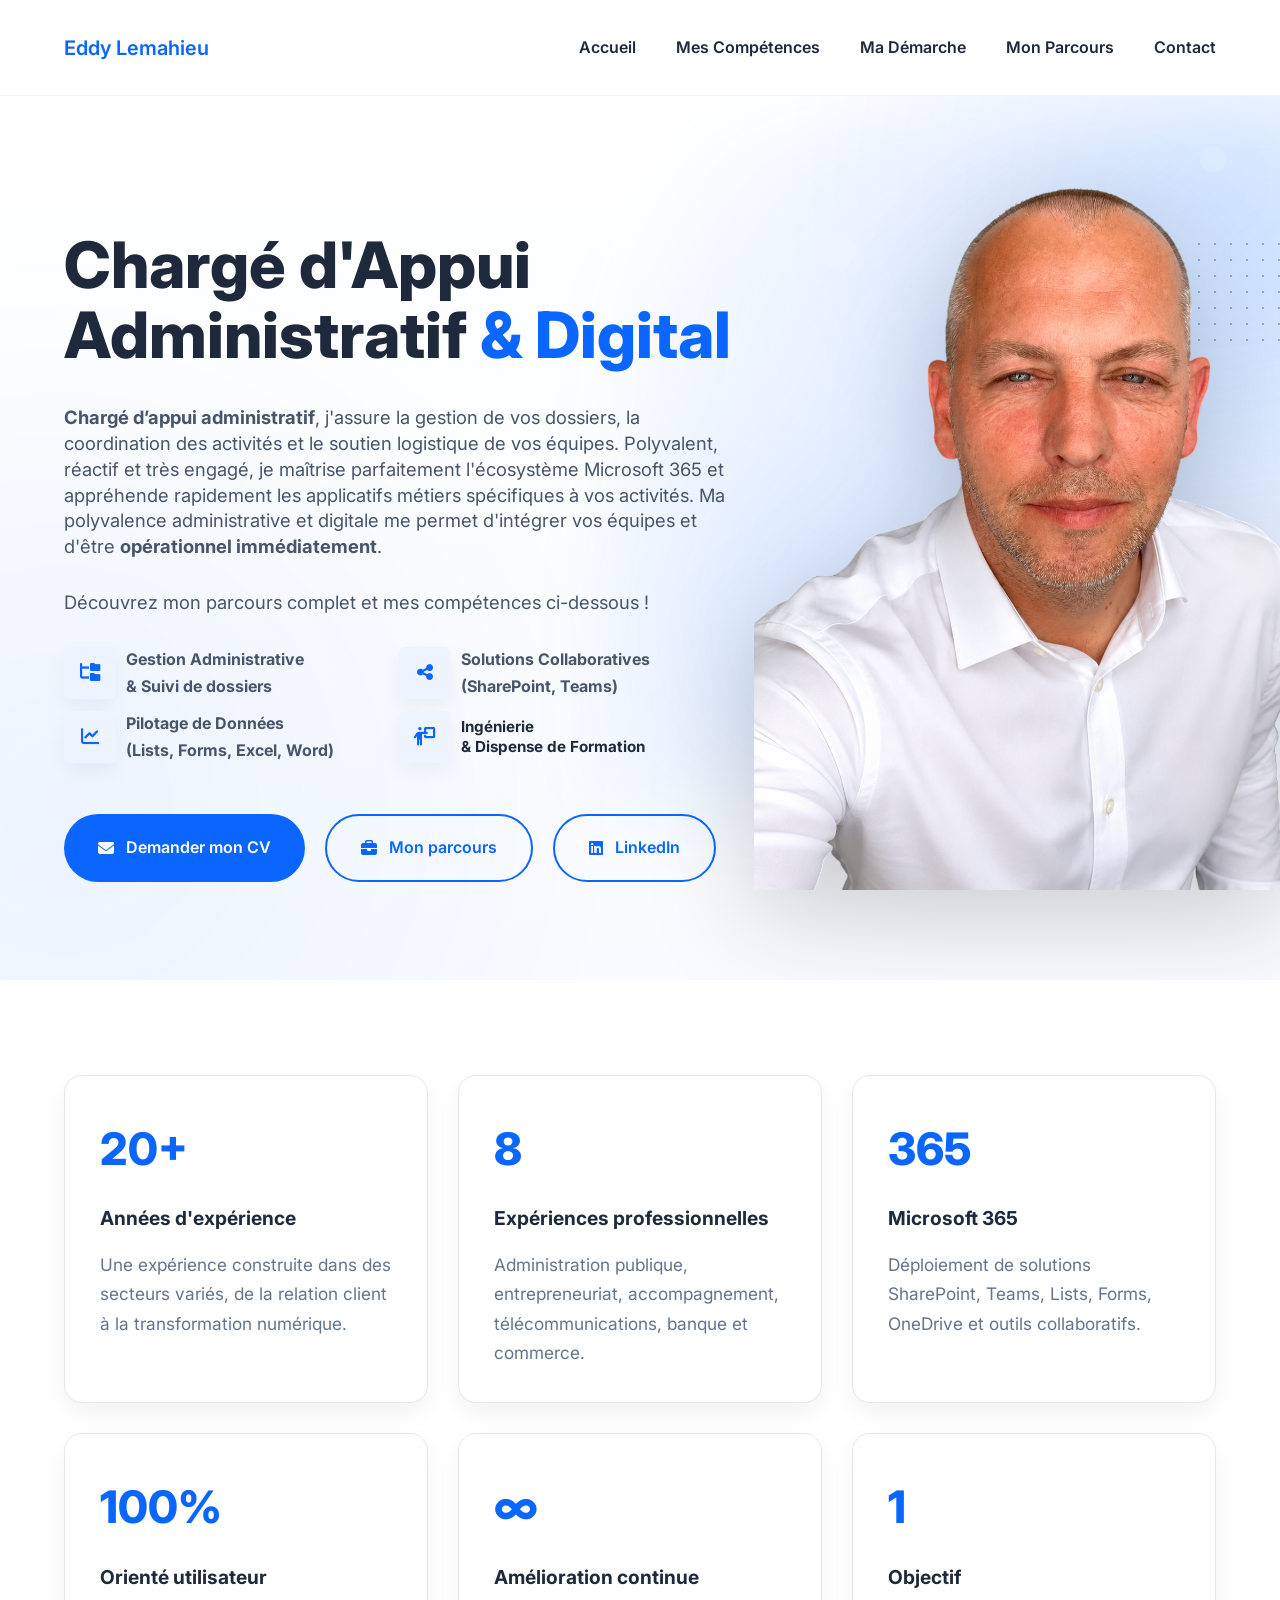
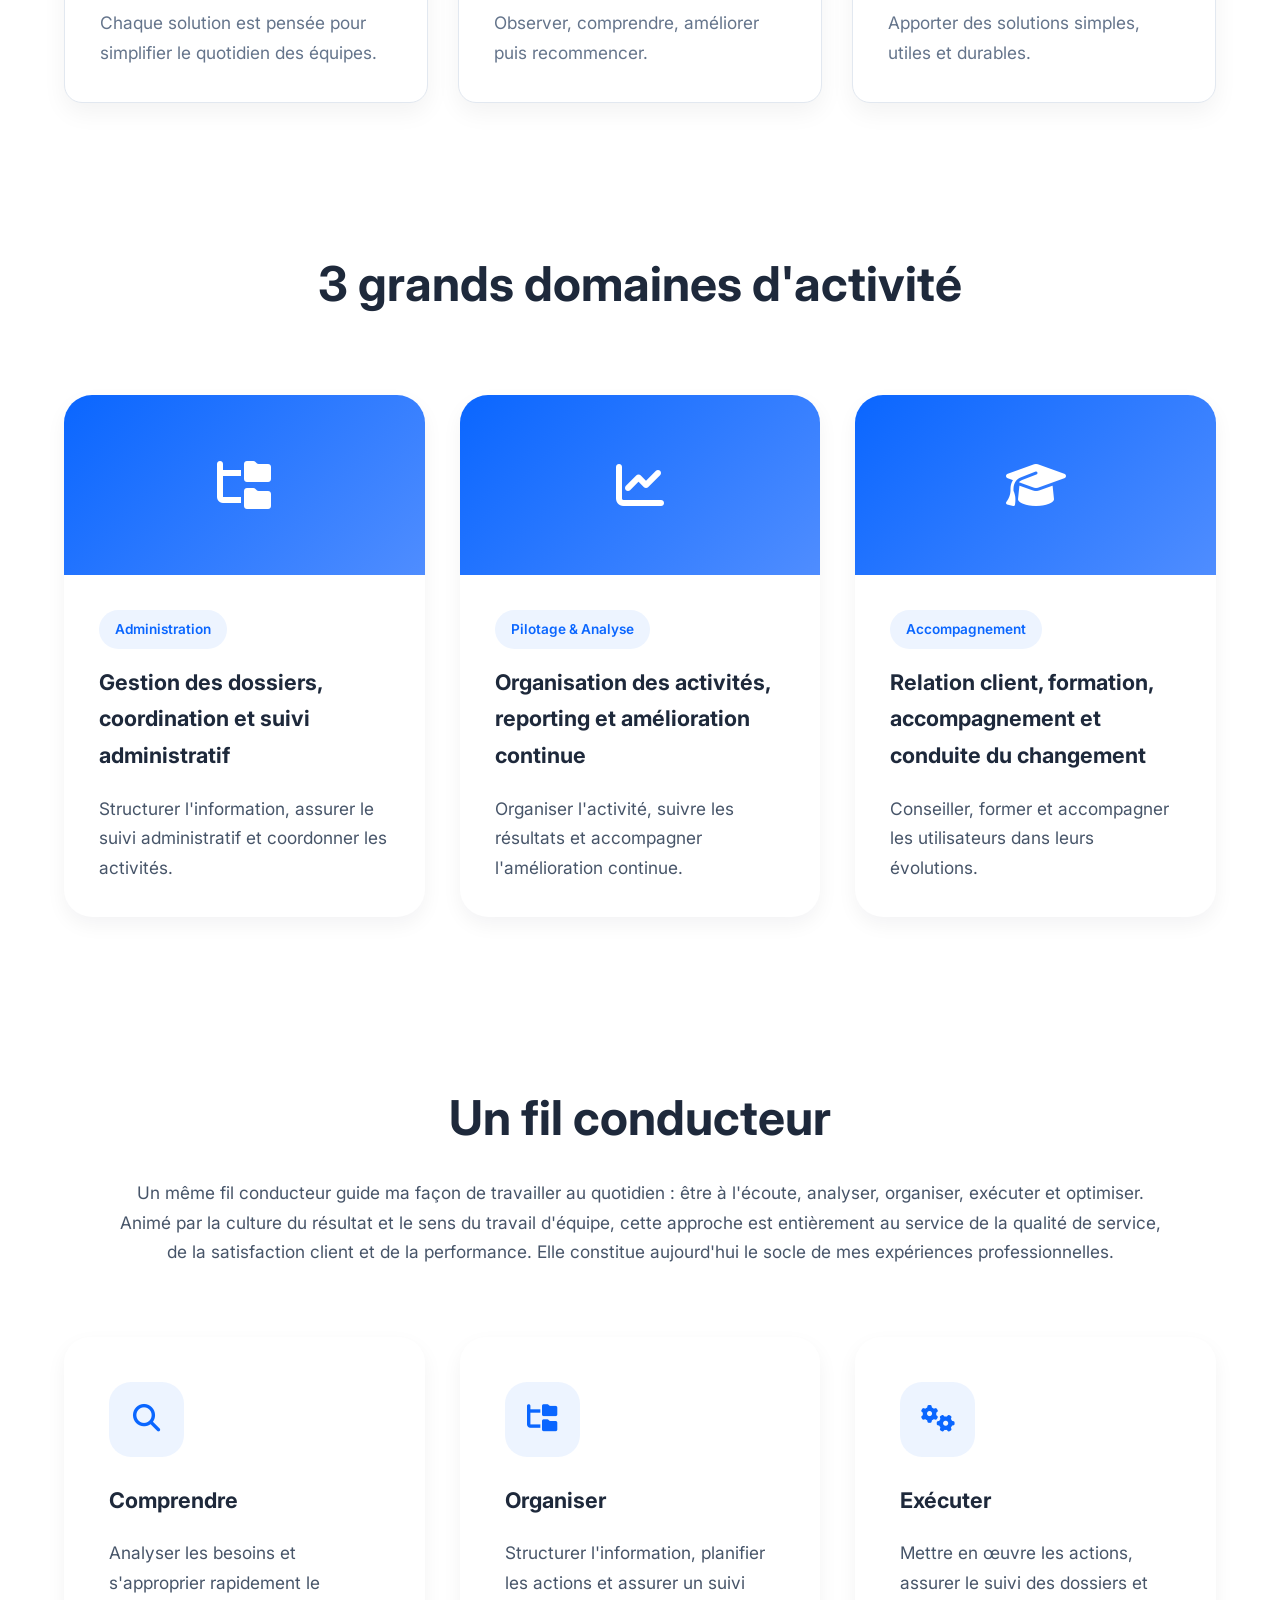
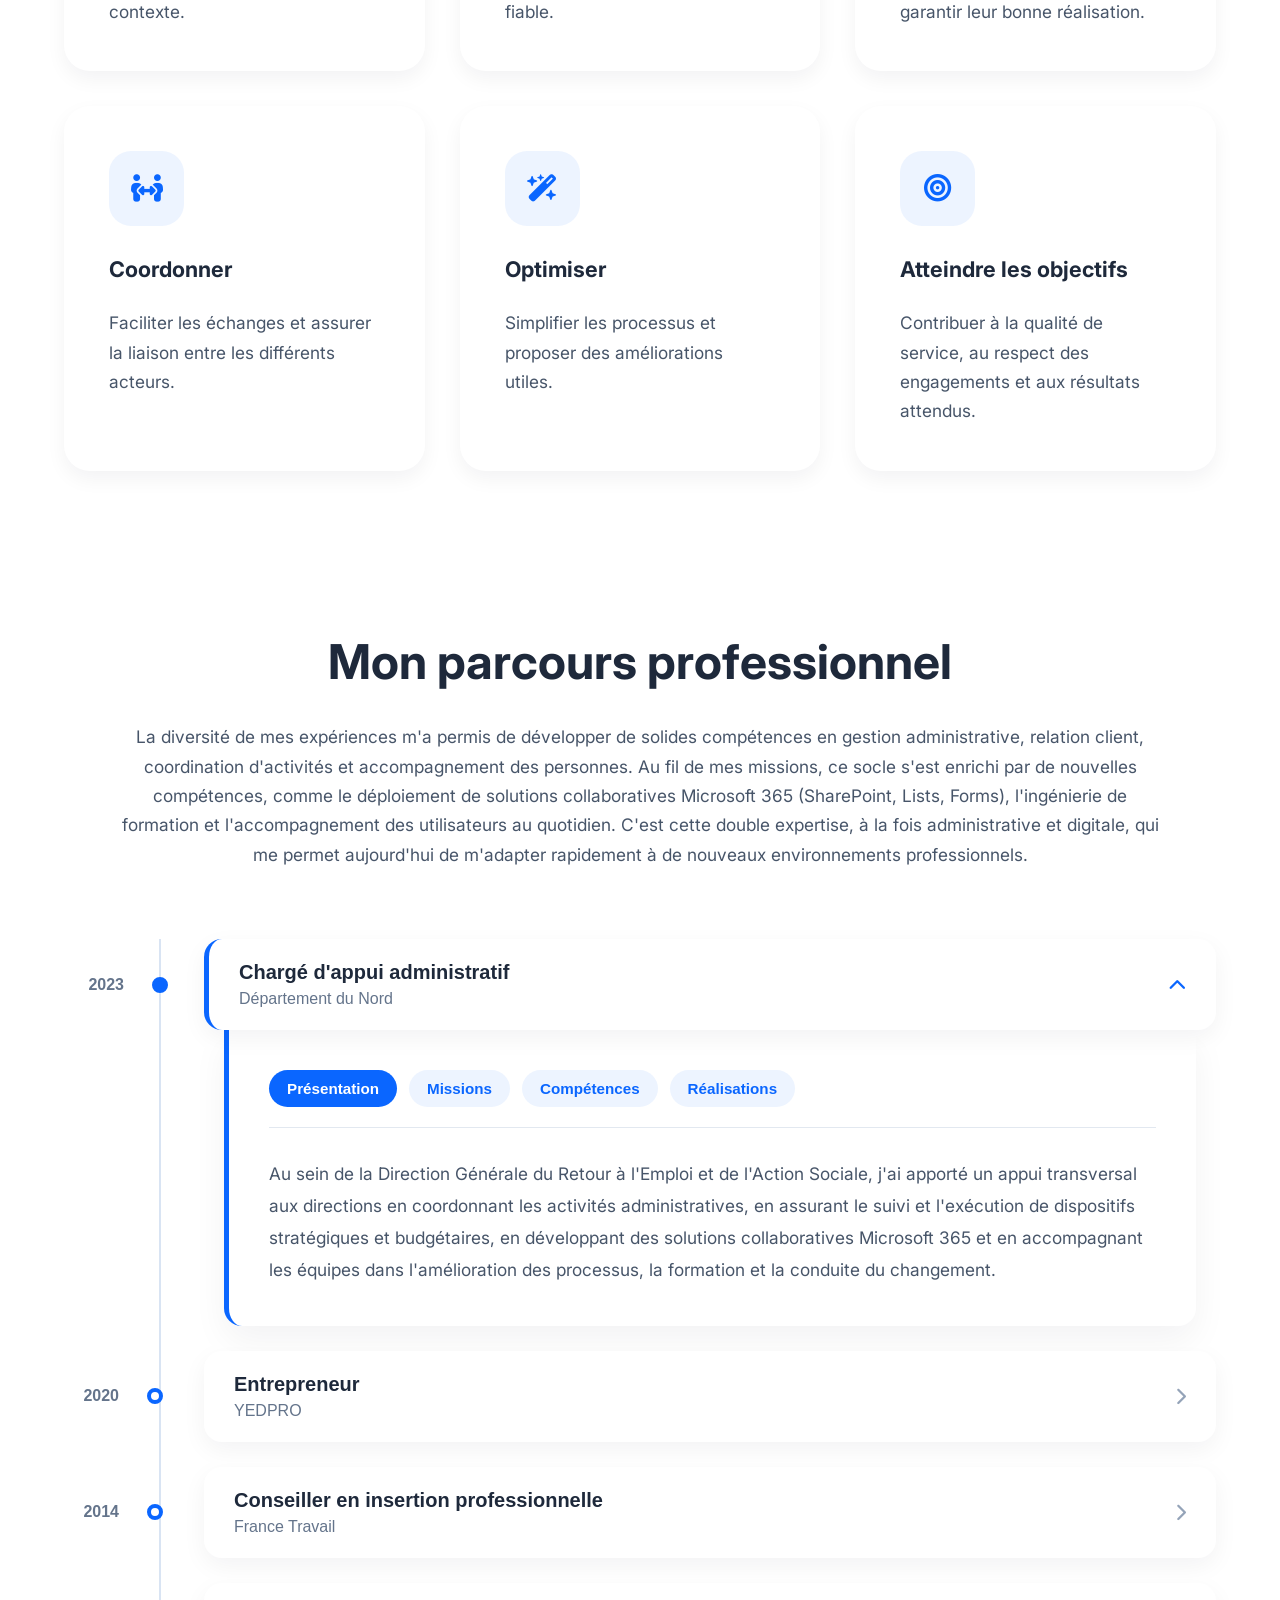
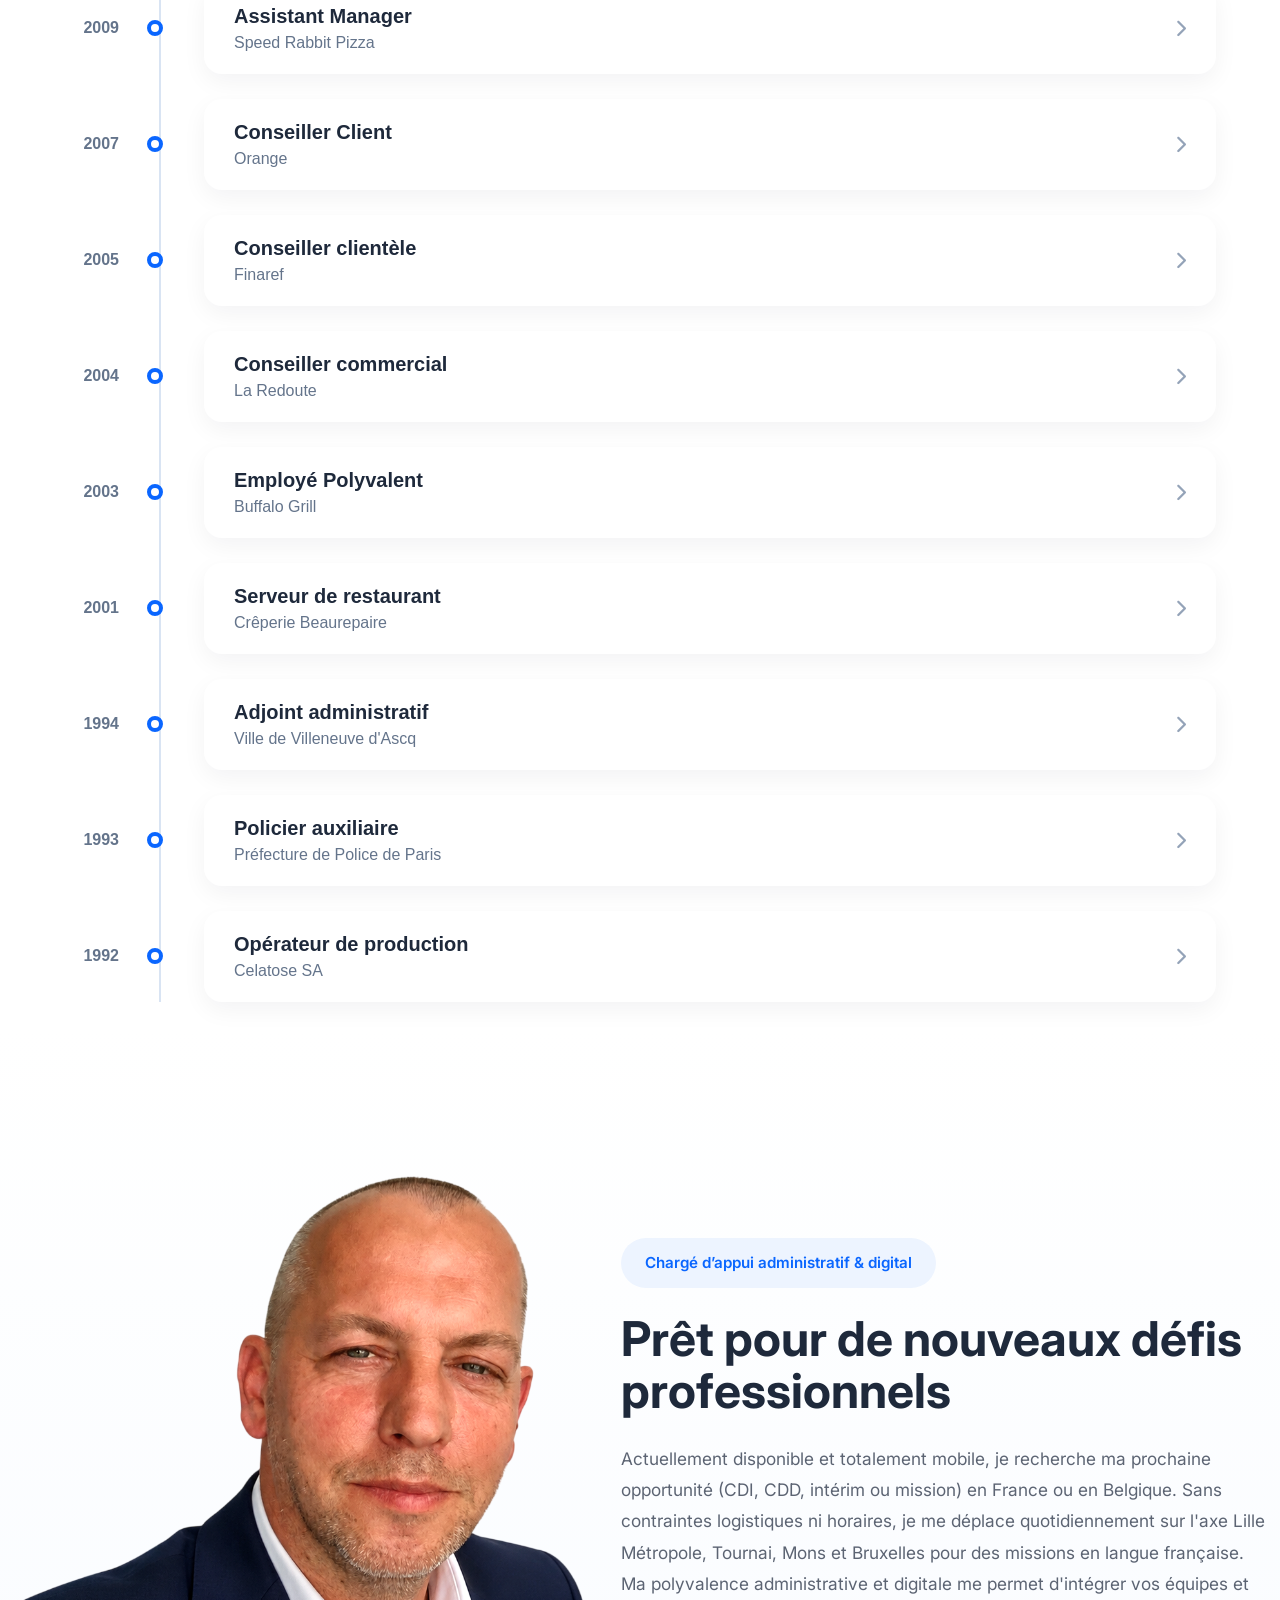
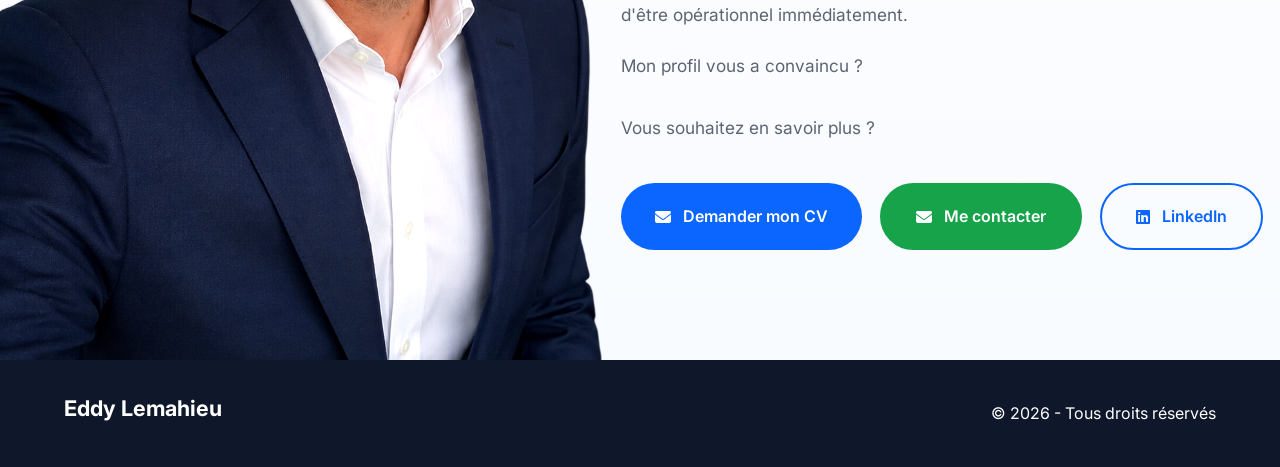
==== commit 67c43a03: "MAJ globale" ====
--- a/index.html
+++ b/index.html
@@ -213,7 +213,7 @@
 <img
     class="hero-photo"
     src="images/Eddy_Pro.png"
-    
+
 </div>
 
 </div>
@@ -2184,14 +2184,15 @@
 
             <!-- Photo -->
 
-            <div class="contact-left">
-
-                <img
-                    src="images/Eddy_Pro3.png" alt="Eddy Lemahieu 2" oncontextmenu="return false;">
-
-            </div>
-
-            <!-- Contenu -->
+<div class="contact-left">
+
+    <img
+        class="contact-photo"
+        src="images/Eddy_Pro3.png"
+        alt="Eddy Lemahieu 2"
+        oncontextmenu="return false;">
+
+</div>
 
             <div class="contact-right">
 
--- a/css/style.css
+++ b/css/style.css
@@ -469,7 +469,7 @@
 
     overflow:hidden;
 
-    padding:90px 0 140px;
+    padding:90px 0 90px;
 
     background:
         radial-gradient(circle at 95% 10%, rgba(10,102,255,.08), transparent 30%),
@@ -1189,8 +1189,10 @@
 
     background:#FFFFFF;
 
-}
-
+    /* Réduit l'espace avec la section précédente */
+    padding-top:40px;
+
+}
 
 .expertises-grid{
 
@@ -1202,7 +1204,6 @@
 
 }
 
-
 .expertise-card{
 
     background:#FFFFFF;
@@ -1215,10 +1216,9 @@
 
     transition:var(--transition);
 
-    border:1px solid #EEF2F7;
-
-}
-
+    border:1px solid #EEF2F7);
+
+}
 
 .expertise-card:hover{
 
@@ -1228,7 +1228,6 @@
 
 }
 
-
 .expertise-icon{
 
     width:75px;
@@ -1253,20 +1252,17 @@
 
 }
 
-
 .expertise-card h3{
 
     margin-bottom:20px;
 
 }
 
-
 .expertise-card p{
 
     margin:0;
 
 }
-
 
 /*==========================================================
 RESPONSIVE
@@ -1478,21 +1474,32 @@
 
 }
 
-.contact-left {
-    display: flex;
-    align-items: flex-end;
-    justify-content: flex-start;
-    margin-bottom: 0; /* Changé de -70px à 0 pour bloquer la descente */
-}
-
-.contact-photo {
-    width: 165%; /* Augmenté de 110% à 135% pour t'agrandir */
-    max-width: none;
-    display: block;
-    border-radius: 0;
-    box-shadow: none;
-    transform: translateY(0);
-    margin-left: -35%; /* Décale la photo vers la gauche pour équilibrer l'écran */
+.contact-left{
+
+    position:relative;
+
+    display:flex;
+
+    align-items:flex-end;
+
+    justify-content:flex-start;
+
+    overflow:visible;
+}
+
+.contact-photo{
+
+    width:700px;
+
+    max-width:none;
+
+    margin-left:-80px;
+
+    margin-bottom:-00px;
+
+    position:relative;
+
+    z-index:5;
 }
 
 
@@ -1974,7 +1981,7 @@
 
 .cv-stats{
 
-    padding:140px 0 140px;
+    padding:95px 0 20px;
 
 }
 
@@ -2068,11 +2075,8 @@
 ===================================================== */
 
 .career{
-
-    padding:120px 0;
-
-    background:#F8FAFC;
-
+    padding:30px 0 0px;
+    background:#ffffff;
 }
 
 .career-timeline{
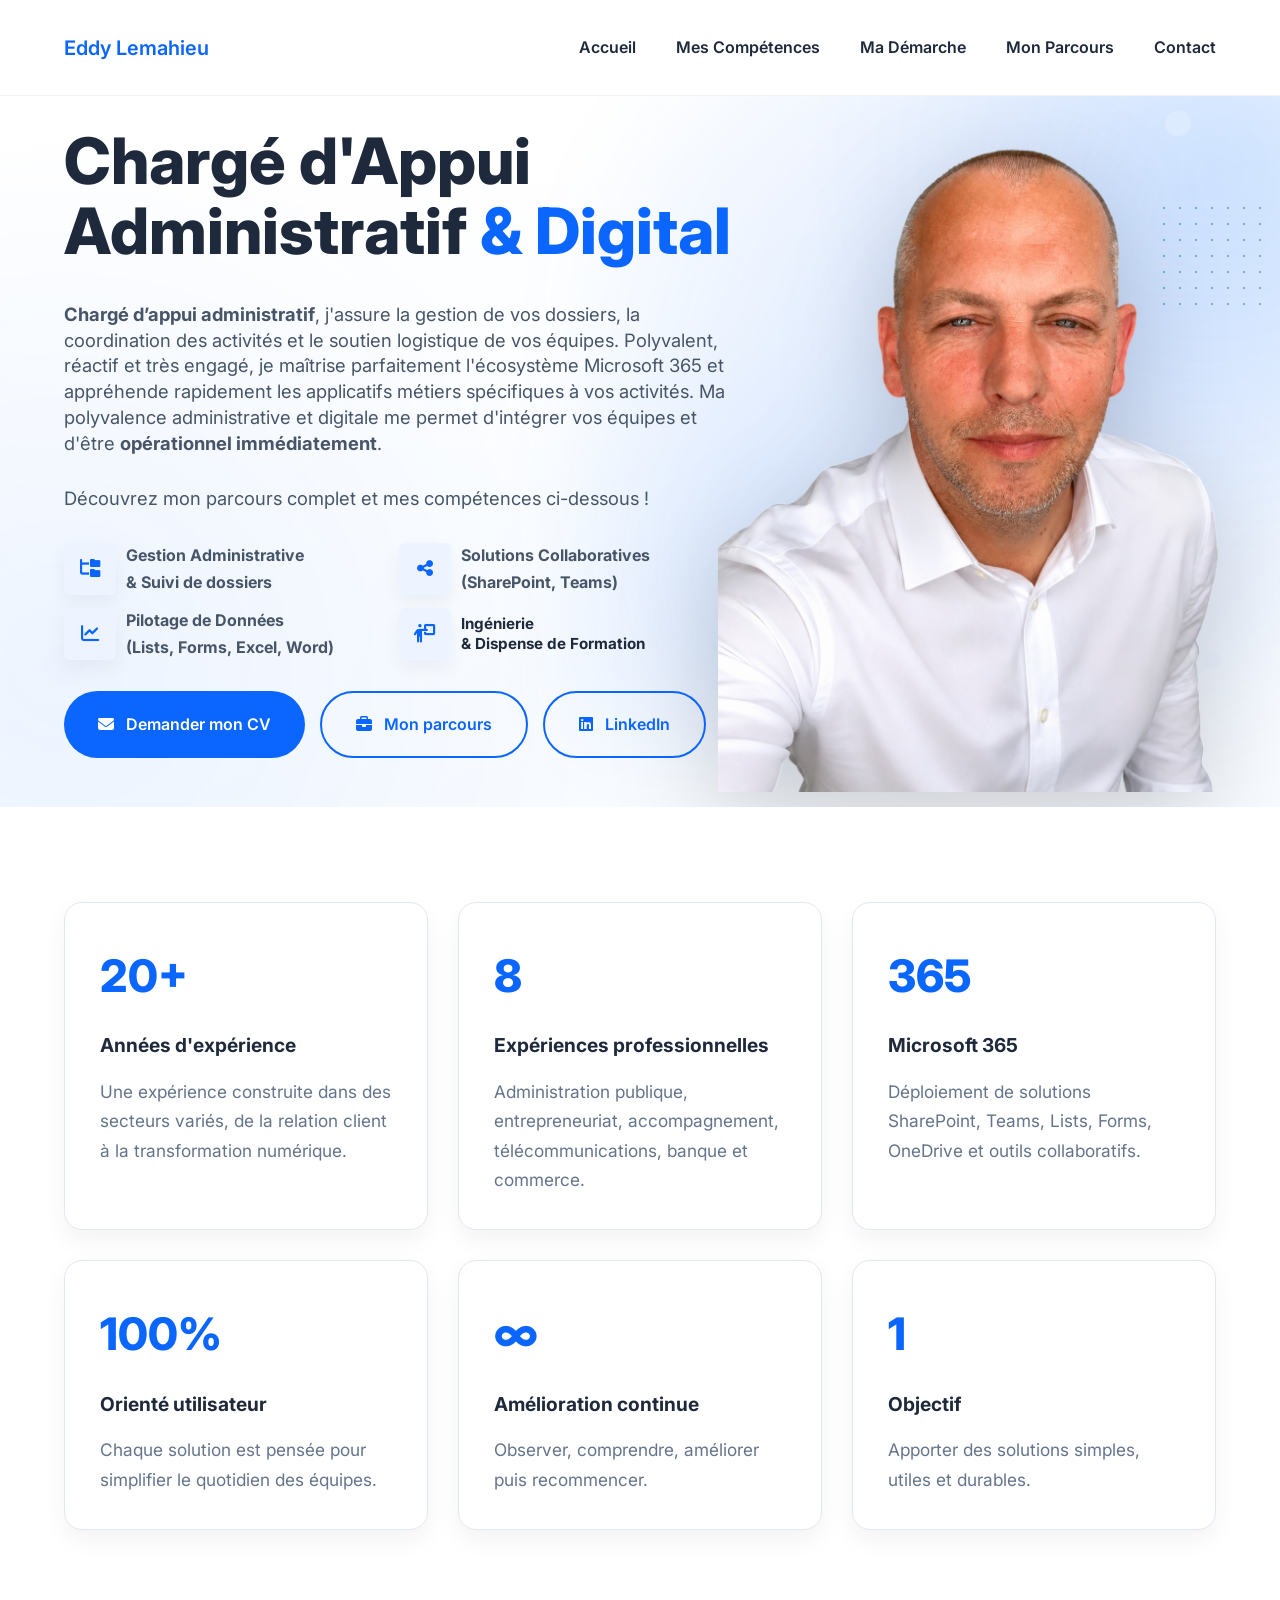
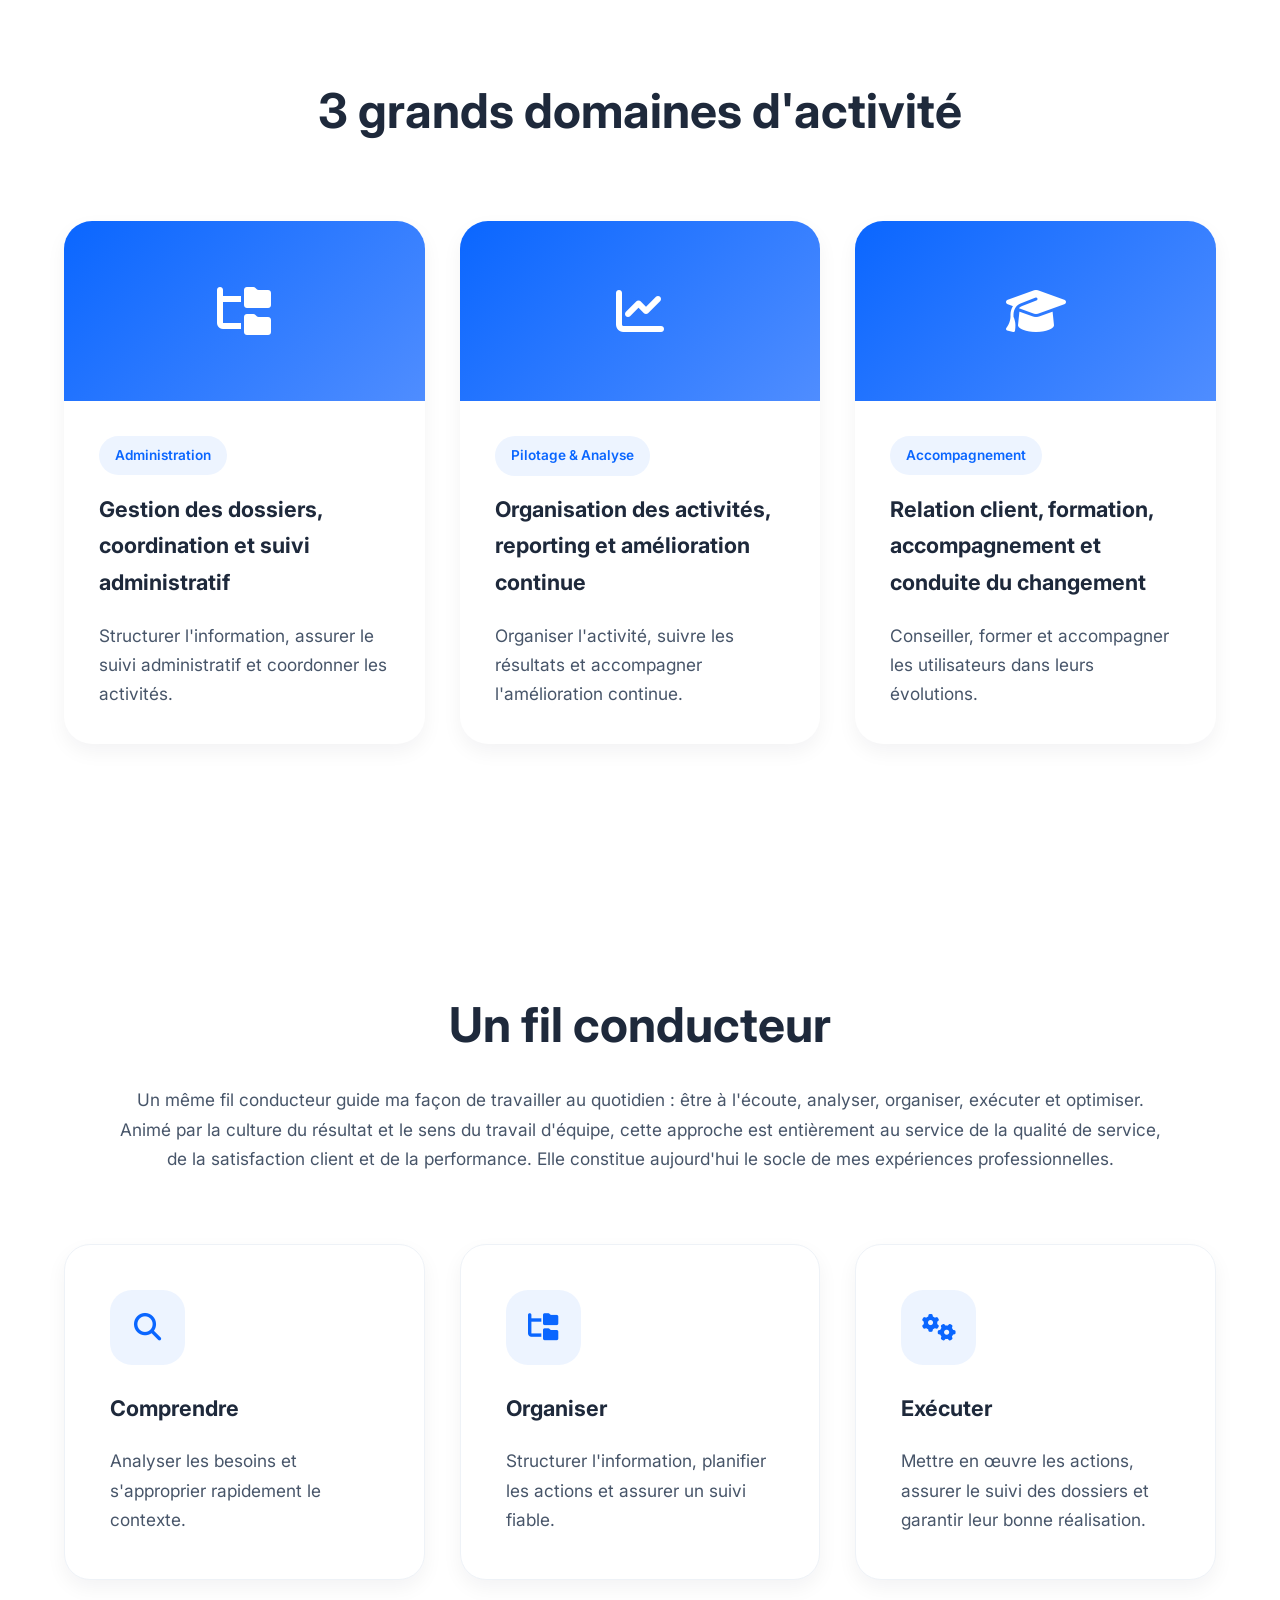
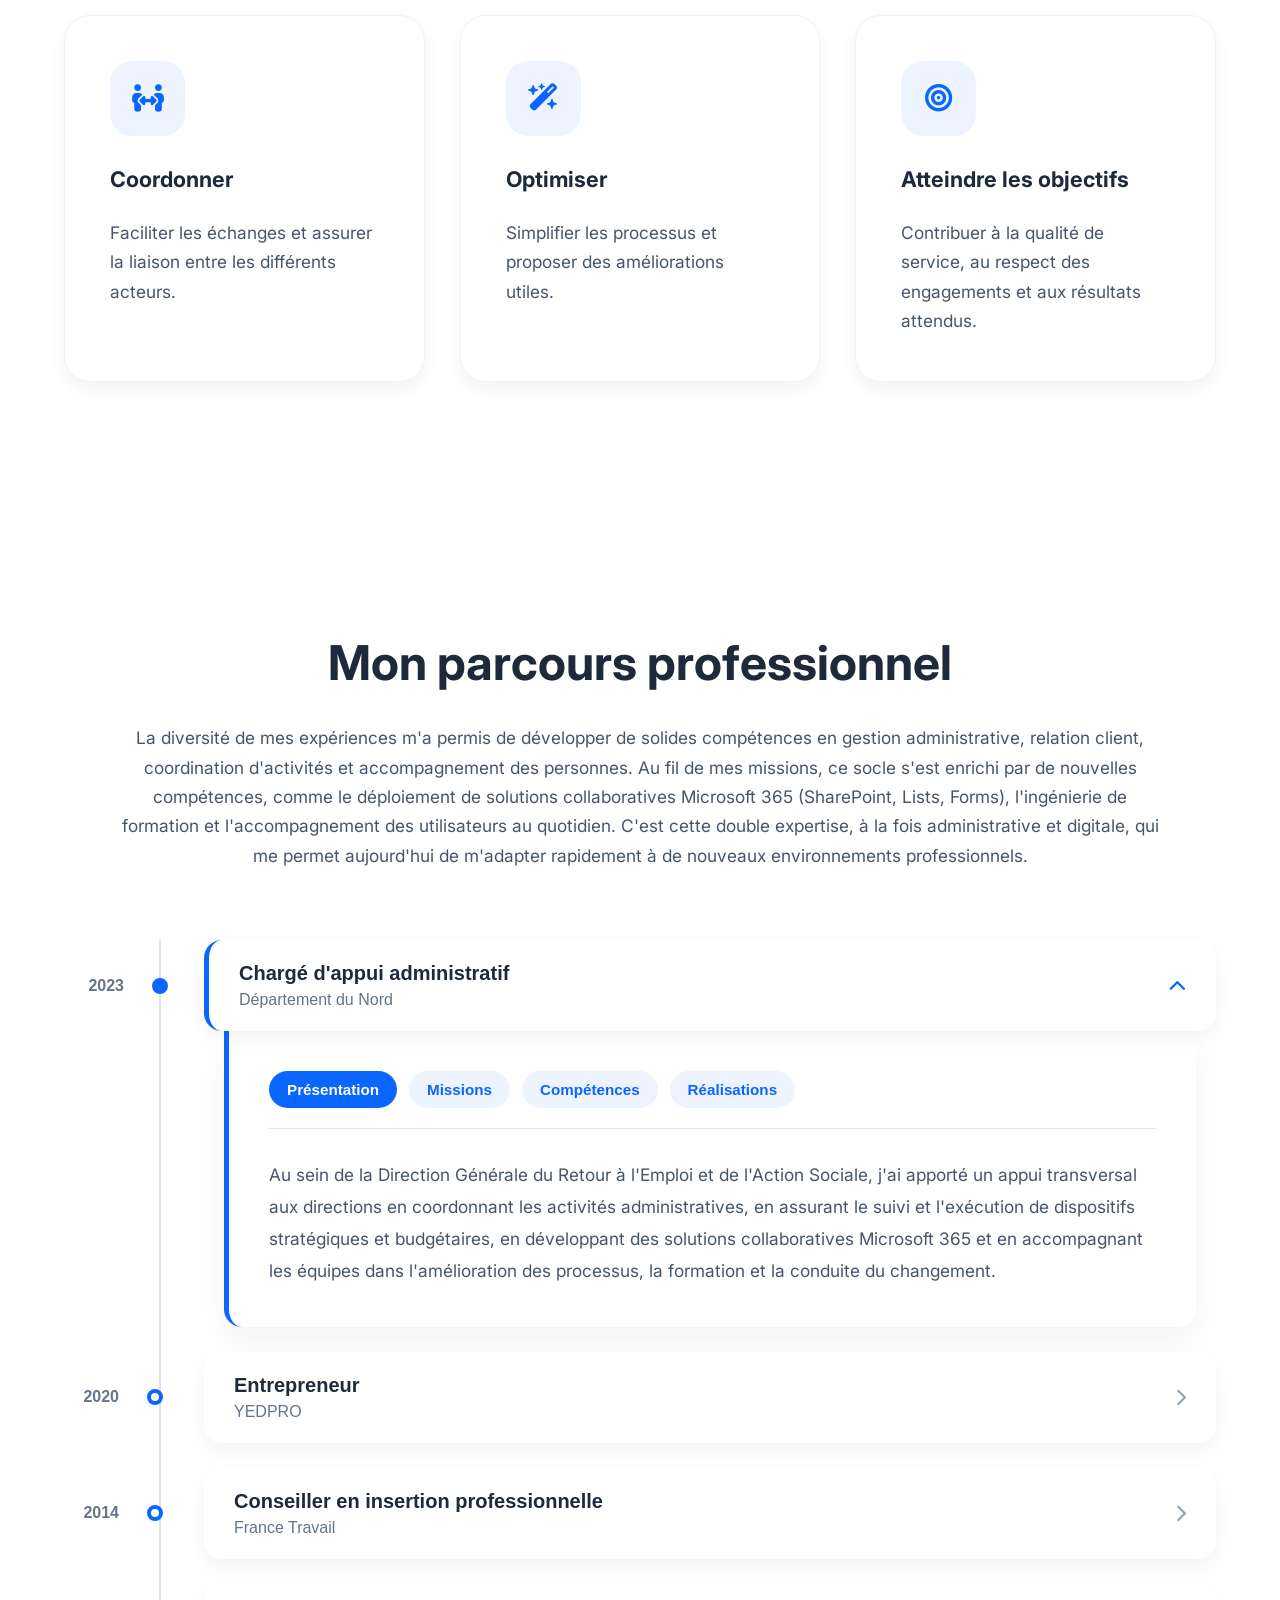
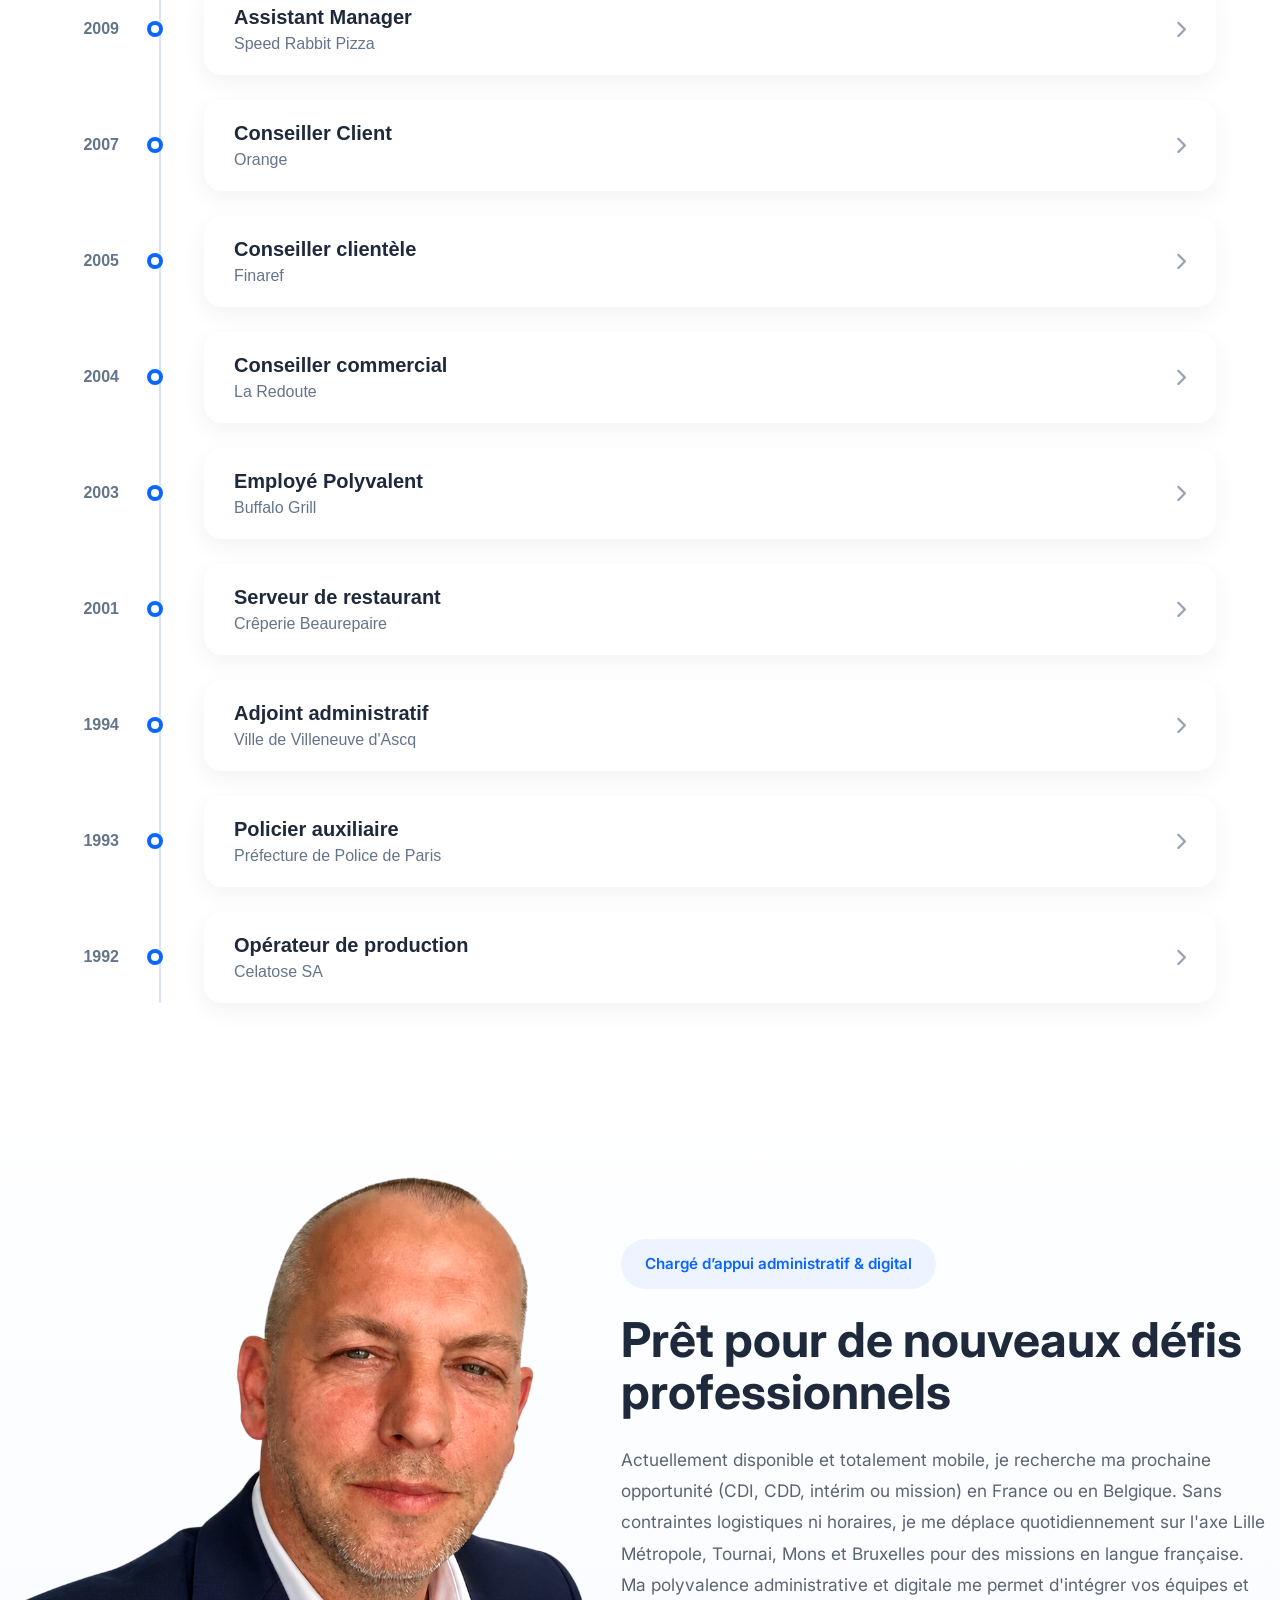
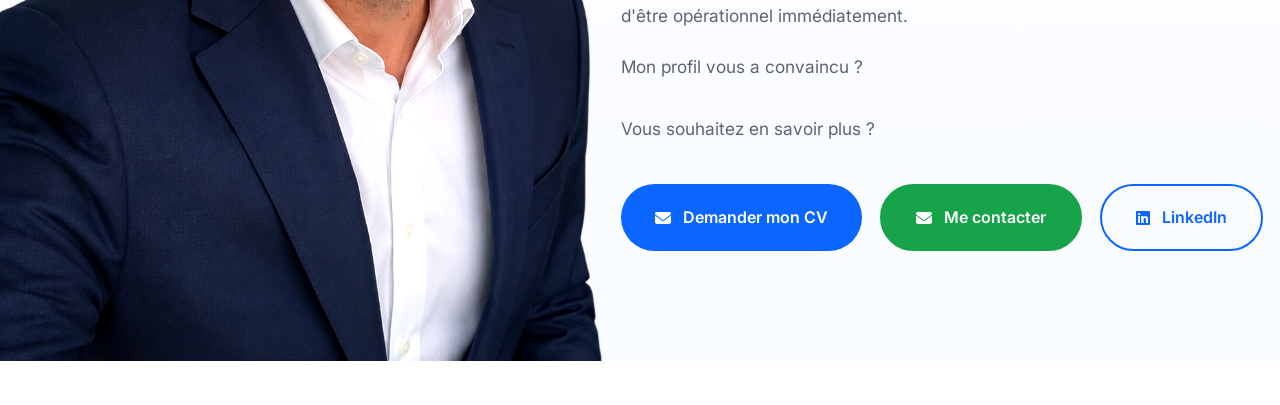
==== commit 27ee1717: "Mise à jour du site" ====
--- a/index.html
+++ b/index.html
@@ -2267,28 +2267,15 @@
 FOOTER
 ======================================= -->
 
-<footer>
-
-    <div class="container footer-content">
-
-        <div>
-
-            <h3>Eddy Lemahieu</h3>
-
-        </div>
-
-        <div>
-
-            © 2026 - Tous droits réservés
-
-        </div>
-
-    </div>
-
-</footer>
+<div class="container footer-content">
+
+    <p>
+        &copy; 2026 Eddy Lemahieu. Site web réalisé avec HTML, CSS et JavaScript. Tous droits réservés. Toute reproduction des textes ou des images de ce site est interdite sans autorisation préalable.
+    </p>
+
+</div>
+
 
 <script src="js/main.js"></script>
-
 </body>
-
 </html>
--- a/css/style.css
+++ b/css/style.css
@@ -353,11 +353,11 @@
 
     display:flex;
 
-    gap:20px;
+    gap:15px;
 
     flex-wrap:wrap;
 
-    margin-top:35px;
+    margin-top:-20px;
 
 }
 
@@ -469,7 +469,7 @@
 
     overflow:hidden;
 
-    padding:90px 0 90px;
+    padding:40px 0 4px;
 
     background:
         radial-gradient(circle at 95% 10%, rgba(10,102,255,.08), transparent 30%),
@@ -491,7 +491,7 @@
 
     align-items:center;
 
-    gap:70px;
+    gap:35px;
 
 }
 
@@ -506,12 +506,14 @@
 
     z-index:5;
 
+    transform:translateY(-45px);
+
 }
 
 
 .hero-left h1{
 
-    max-width:700px;
+    max-width:800px;
 
 }
 
@@ -613,11 +615,13 @@
 
     width:850px;
 
-    max-width:120%;
+    max-width:110%;
 
     position:relative;
 
     z-index:20;
+
+    transform:translate(-25px, 3px);
 
     filter:drop-shadow(0 30px 50px rgba(0,0,0,.18));
 
@@ -788,94 +792,59 @@
 
 }
 
-
-/*==========================================================
-ANIMATION PHOTO
-==========================================================*/
+/*==========================================================
+RESPONSIVE
+==========================================================*/
+
+@media(max-width:1100px){
+
+.hero-grid{
+
+grid-template-columns:1fr;
+
+text-align:center;
+
+}
+
+.hero-right{
+
+order:-1;
+
+margin-bottom:60px;
+
+}
+
+.hero-left p{
+
+margin:auto;
+
+}
+
+.hero-services{
+
+grid-template-columns:1fr;
+
+}
+
+.hero-buttons{
+
+justify-content:center;
+
+}
+
+}
+
+
+@media(max-width:768px){
+
+.hero{
+
+padding:70px 0;
+
+}
 
 .hero-photo{
 
-    animation:floating 5s ease-in-out infinite;
-
-}
-
-
-@keyframes floating{
-
-    0%{
-
-        transform:translateY(0px);
-
-    }
-
-    50%{
-
-        transform:translateY(-10px);
-
-    }
-
-    100%{
-
-        transform:translateY(0px);
-
-    }
-
-}
-
-
-/*==========================================================
-RESPONSIVE
-==========================================================*/
-
-@media(max-width:1100px){
-
-.hero-grid{
-
-grid-template-columns:1fr;
-
-text-align:center;
-
-}
-
-.hero-right{
-
-order:-1;
-
-margin-bottom:60px;
-
-}
-
-.hero-left p{
-
-margin:auto;
-
-}
-
-.hero-services{
-
-grid-template-columns:1fr;
-
-}
-
-.hero-buttons{
-
-justify-content:center;
-
-}
-
-}
-
-
-@media(max-width:768px){
-
-.hero{
-
-padding:70px 0;
-
-}
-
-.hero-photo{
-
 width:300px;
 
 }
@@ -1190,7 +1159,7 @@
     background:#FFFFFF;
 
     /* Réduit l'espace avec la section précédente */
-    padding-top:40px;
+    padding-top:120px;
 
 }
 
@@ -1216,10 +1185,9 @@
 
     transition:var(--transition);
 
-    border:1px solid #EEF2F7);
-
-}
-
+    border:1px solid #EEF2F7;
+
+}
 .expertise-card:hover{
 
     transform:translateY(-10px);
@@ -1562,23 +1530,35 @@
 
     color:white;
 
-    padding:30px 0;
-
-}
-
+    padding:10px 0;
+
+}
 
 .footer-content{
 
     display:flex;
 
-    justify-content:space-between;
+    justify-content:center;
 
     align-items:center;
 
-    gap:30px;
-
-}
-
+    width:100%;
+
+}
+
+.footer-content p{
+
+    width:100%;
+
+    margin:10px 0;
+
+    text-align:center;
+
+    font-size:14px;
+
+    color:#FFFFFF;
+
+}
 
 footer h3{
 
@@ -1587,16 +1567,6 @@
     margin-bottom:10px;
 
 }
-
-
-footer p{
-
-    color:#CBD5E1;
-
-}
-
-
-
 /*==========================================================
 ANIMATIONS
 ==========================================================*/
@@ -2075,7 +2045,7 @@
 ===================================================== */
 
 .career{
-    padding:30px 0 0px;
+    padding:120px 0 0px;
     background:#ffffff;
 }
 
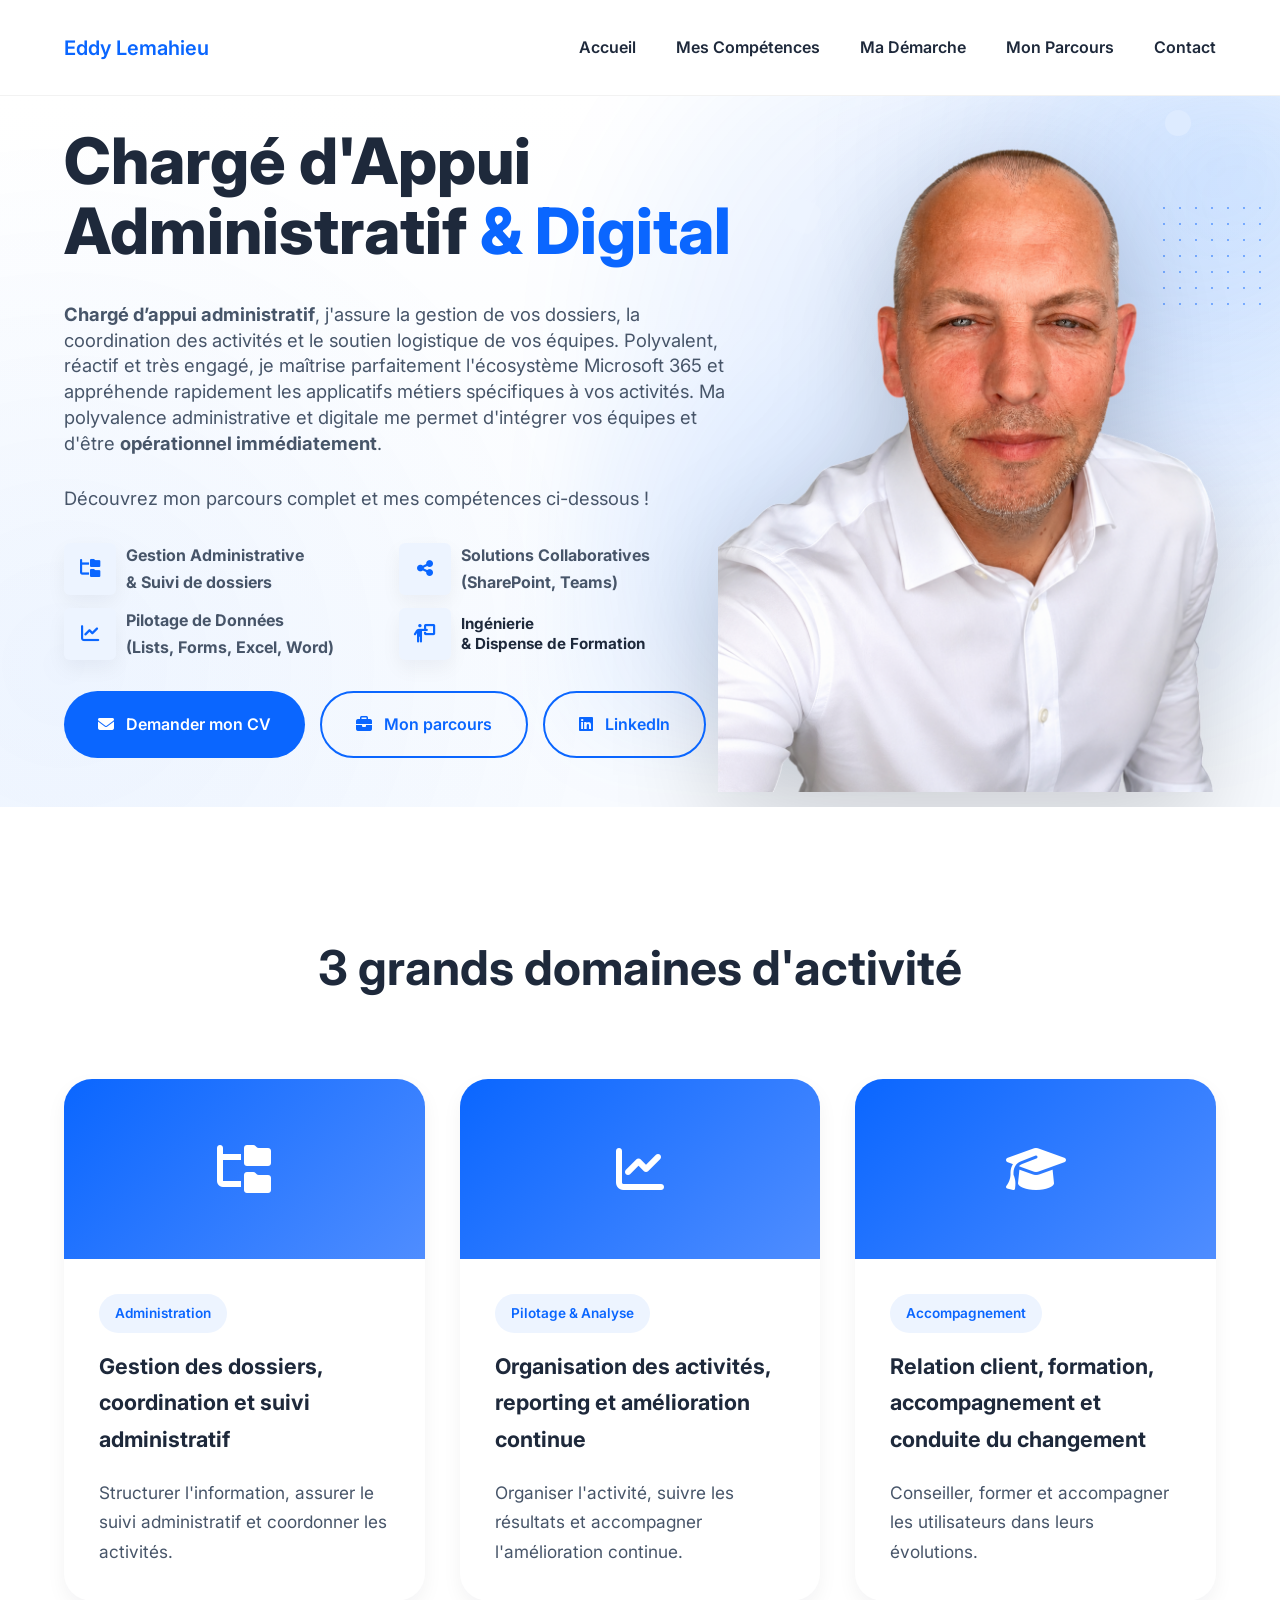
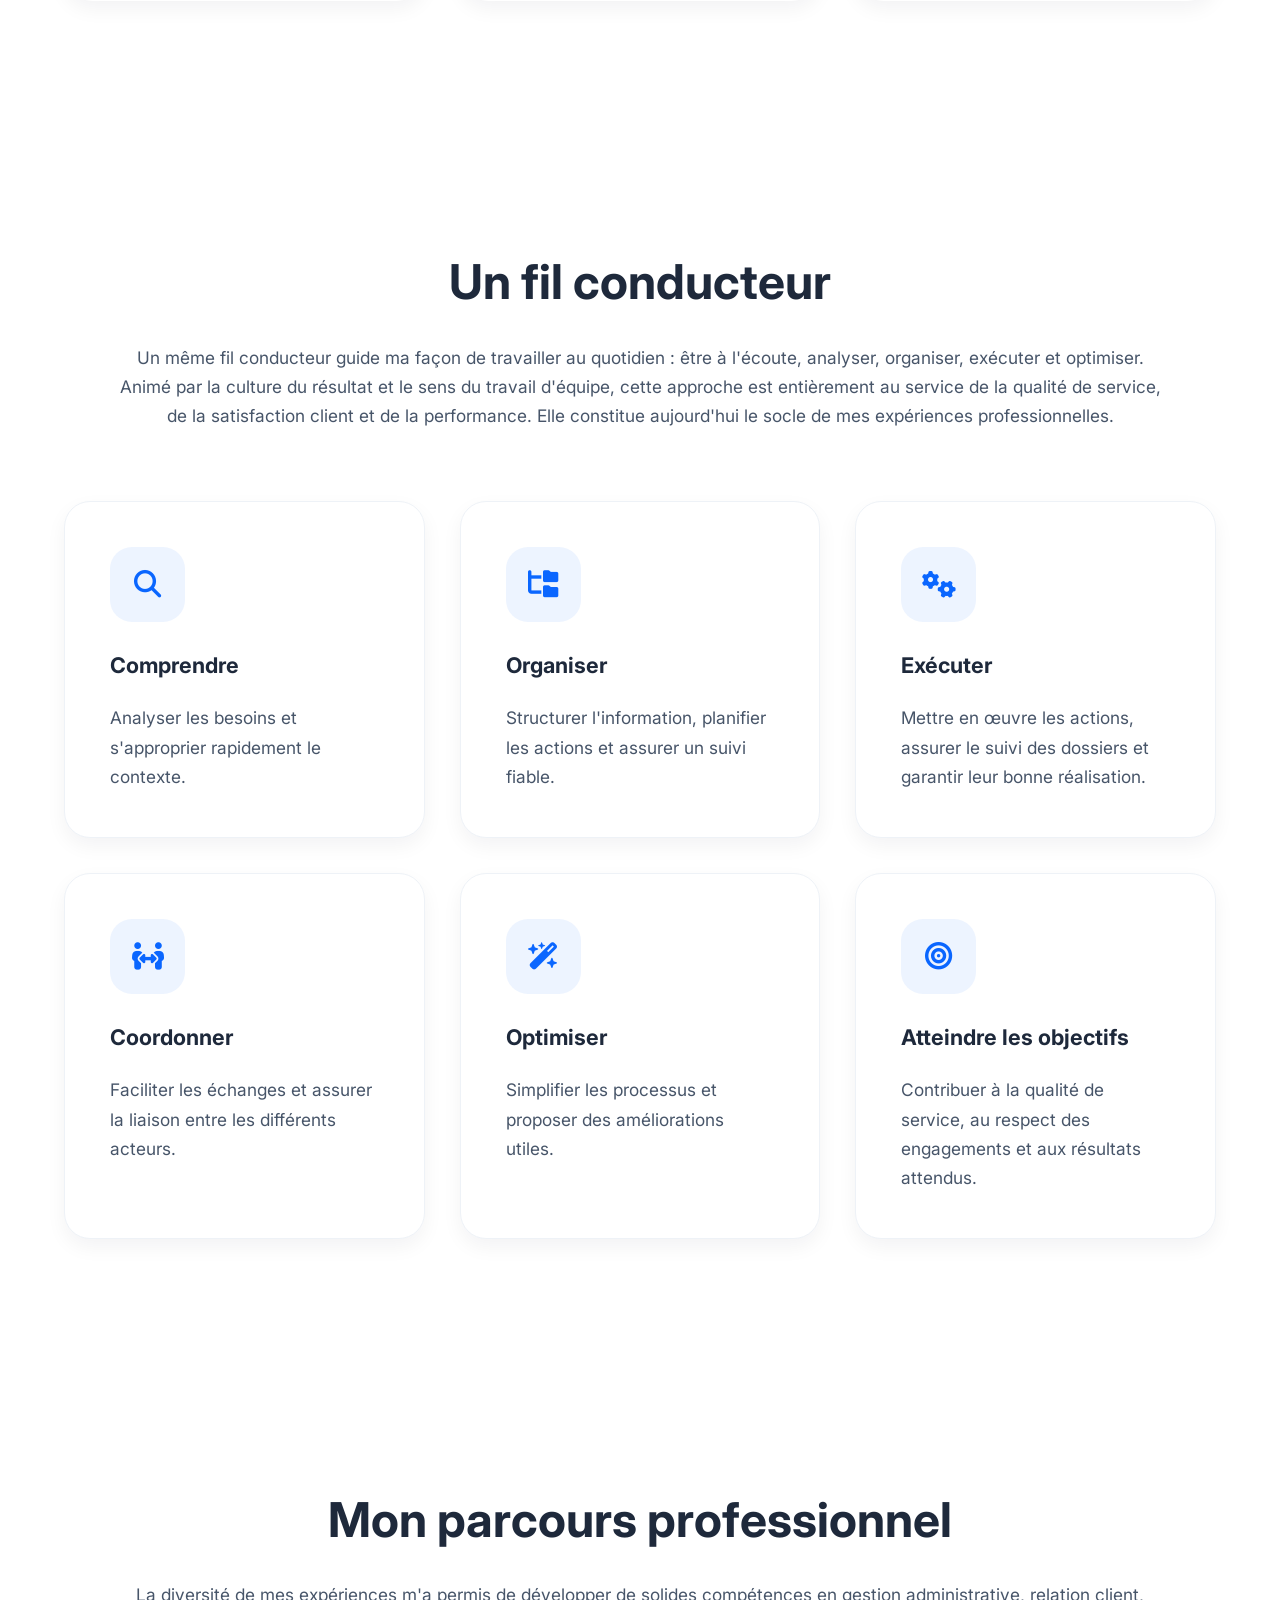
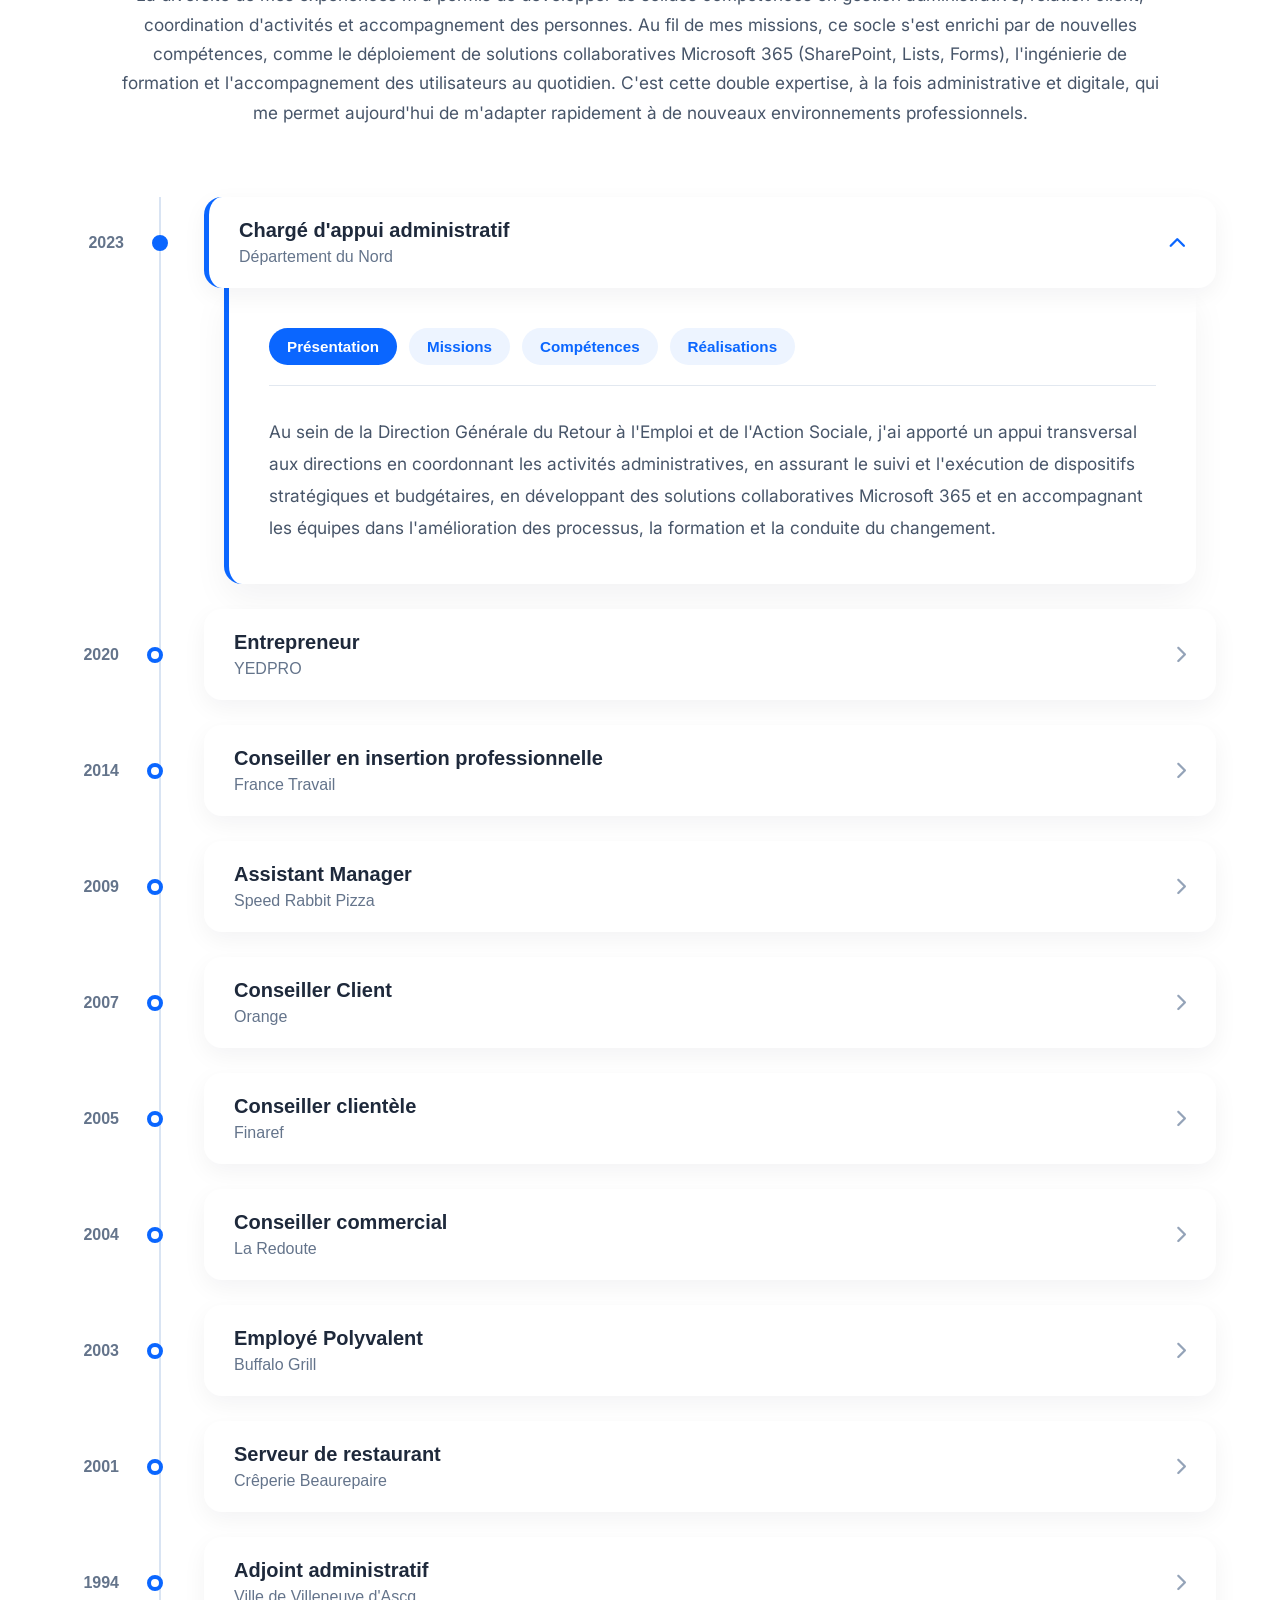
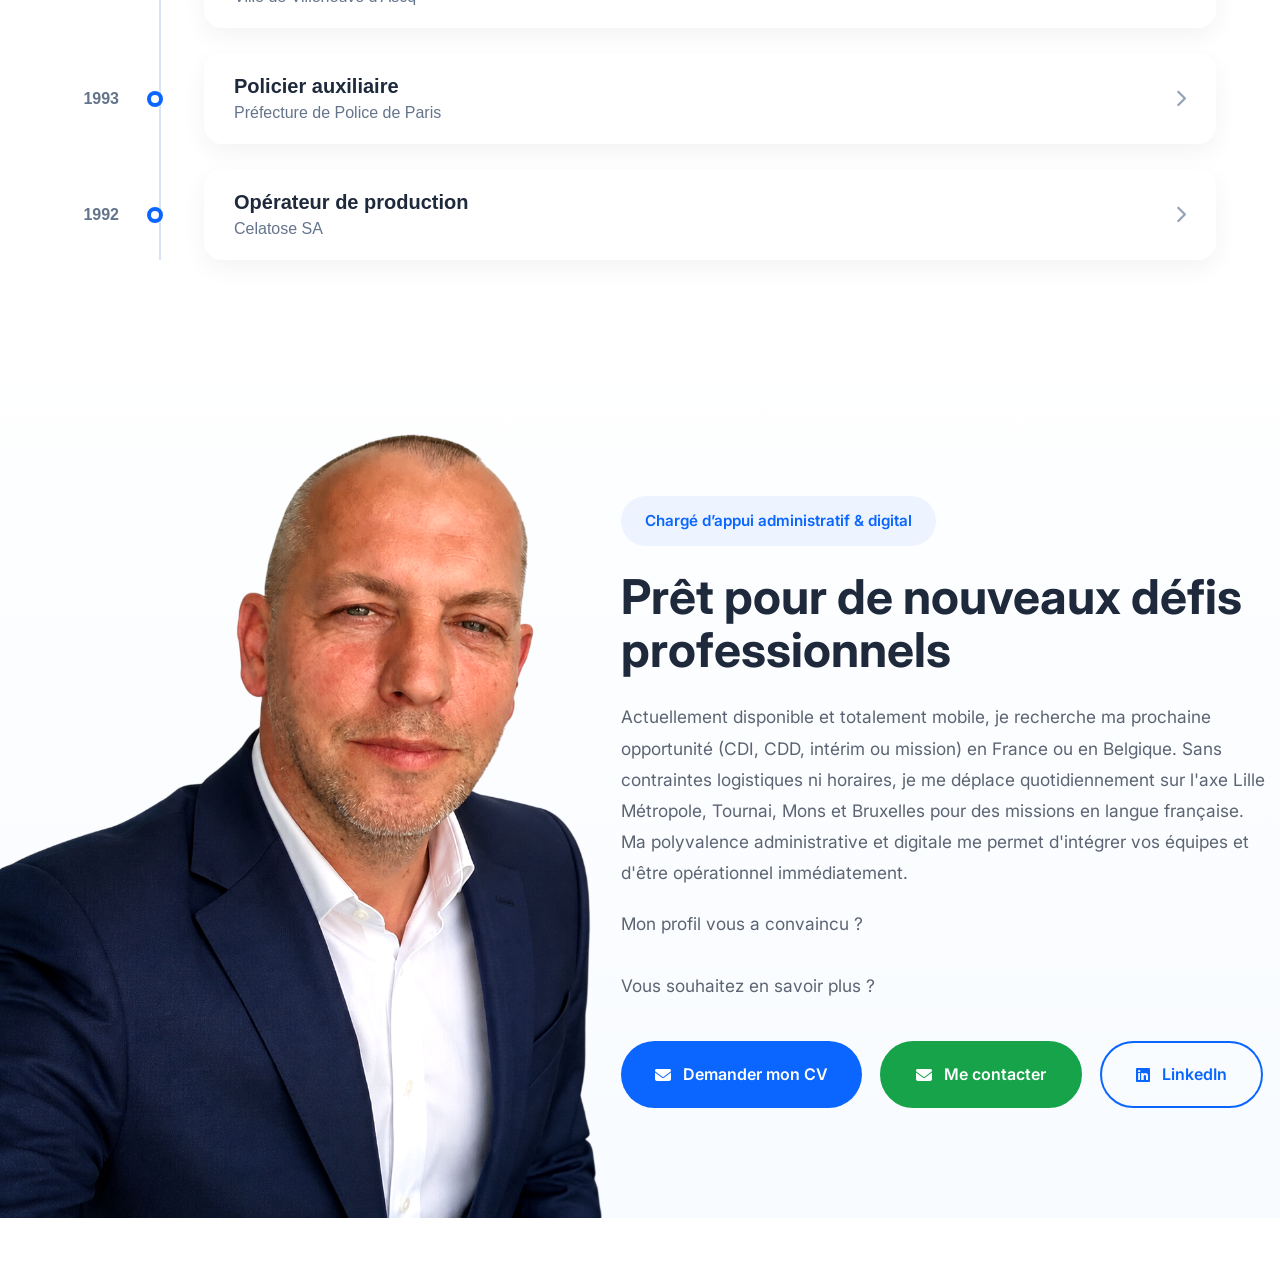
==== commit ce874180: "Suppression stats" ====
--- a/index.html
+++ b/index.html
@@ -217,102 +217,6 @@
 </div>
 
 </div>
-
-</section>
-
-<!-- ======================================================
-STATISTIQUES
-====================================================== -->
-
-<section class="cv-stats">
-
-    <div class="container">
-
-        <div class="cv-stats-grid">
-
-            <article class="cv-stat-card">
-
-                <span class="cv-stat-number">20+</span>
-
-                <h3>Années d'expérience</h3>
-
-                <p>
-                    Une expérience construite dans des secteurs variés,
-                    de la relation client à la transformation numérique.
-                </p>
-
-            </article>
-
-            <article class="cv-stat-card">
-
-                <span class="cv-stat-number">8</span>
-
-                <h3>Expériences professionnelles</h3>
-
-                <p>
-                    Administration publique, entrepreneuriat,
-                    accompagnement, télécommunications,
-                    banque et commerce.
-                </p>
-
-            </article>
-
-            <article class="cv-stat-card">
-
-                <span class="cv-stat-number">365</span>
-
-                <h3>Microsoft 365</h3>
-
-                <p>
-                    Déploiement de solutions SharePoint,
-                    Teams, Lists, Forms,
-                    OneDrive et outils collaboratifs.
-                </p>
-
-            </article>
-
-            <article class="cv-stat-card">
-
-                <span class="cv-stat-number">100%</span>
-
-                <h3>Orienté utilisateur</h3>
-
-                <p>
-                    Chaque solution est pensée pour simplifier
-                    le quotidien des équipes.
-                </p>
-
-            </article>
-
-            <article class="cv-stat-card">
-
-                <span class="cv-stat-number">∞</span>
-
-                <h3>Amélioration continue</h3>
-
-                <p>
-                    Observer, comprendre,
-                    améliorer puis recommencer.
-                </p>
-
-            </article>
-
-            <article class="cv-stat-card">
-
-                <span class="cv-stat-number">1</span>
-
-                <h3>Objectif</h3>
-
-                <p>
-                    Apporter des solutions simples,
-                    utiles et durables.
-                </p>
-
-            </article>
-
-        </div>
-
-    </div>
 
 </section>
 
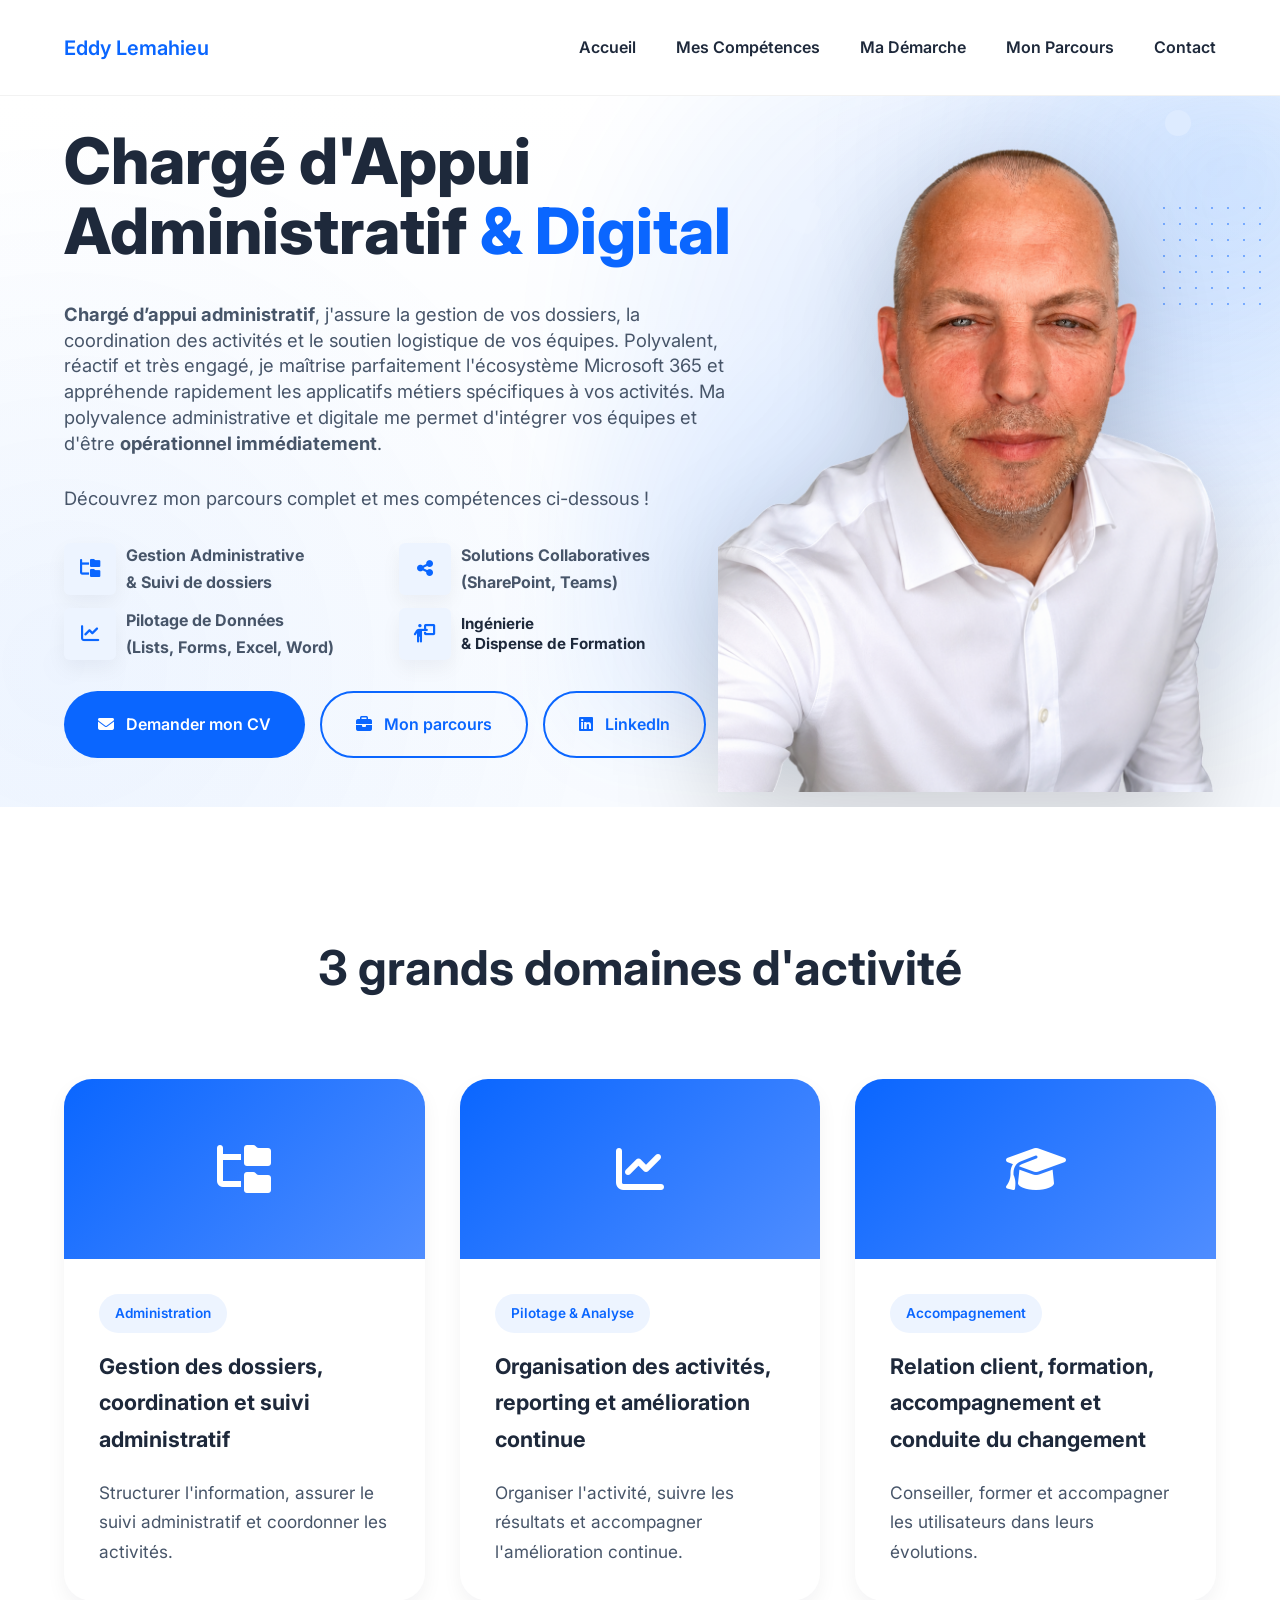
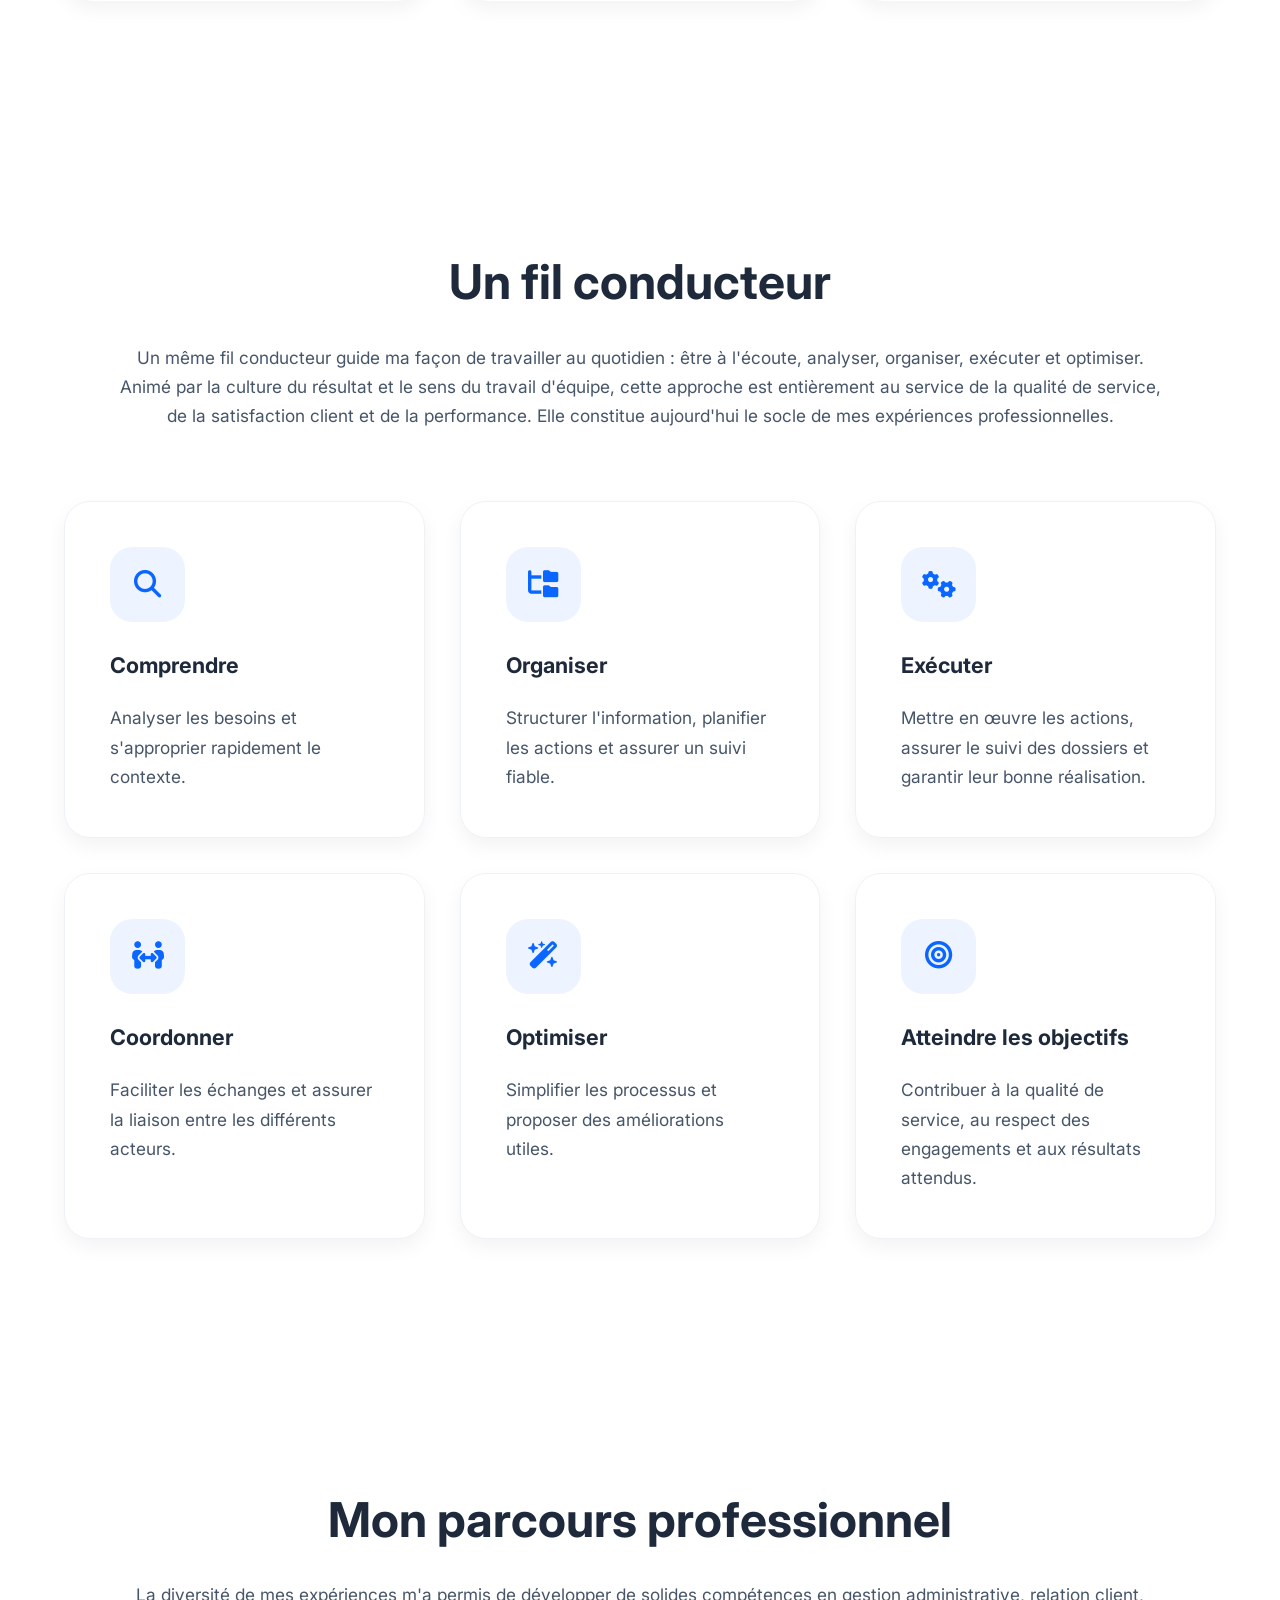
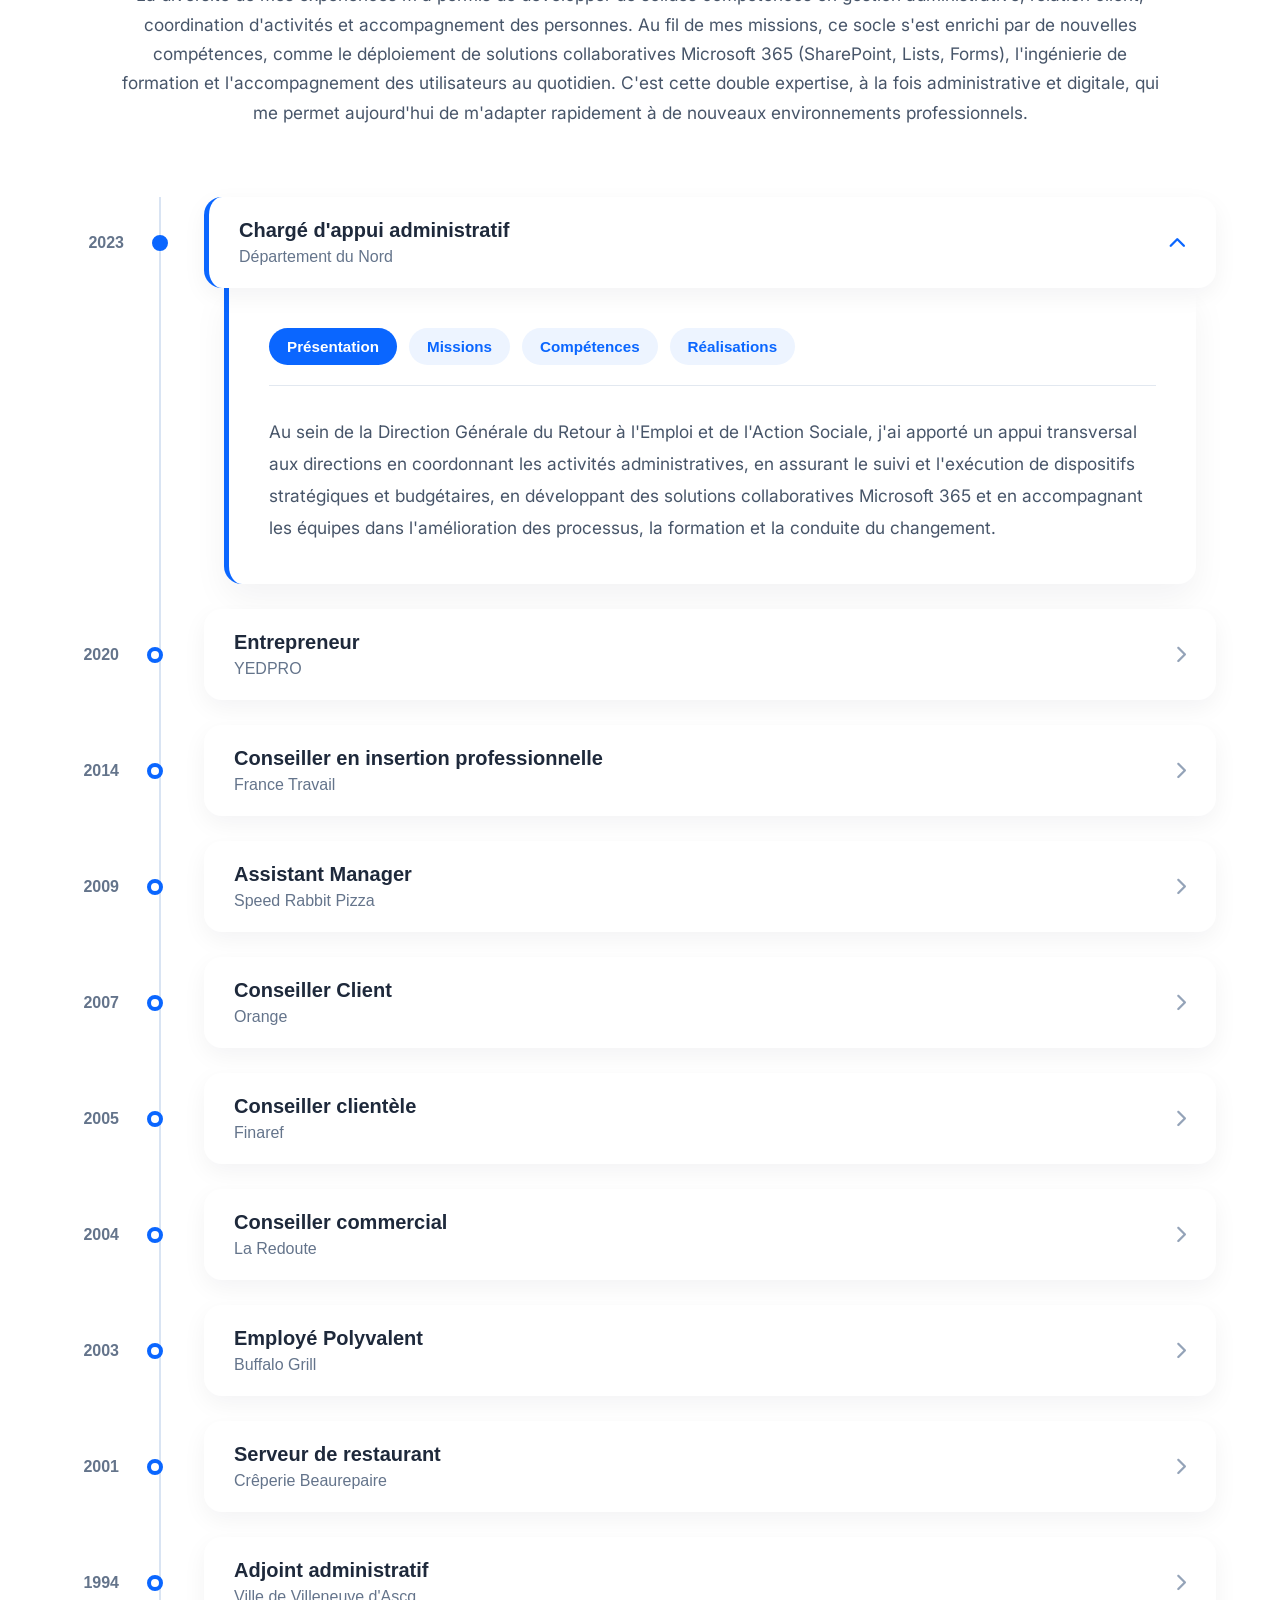
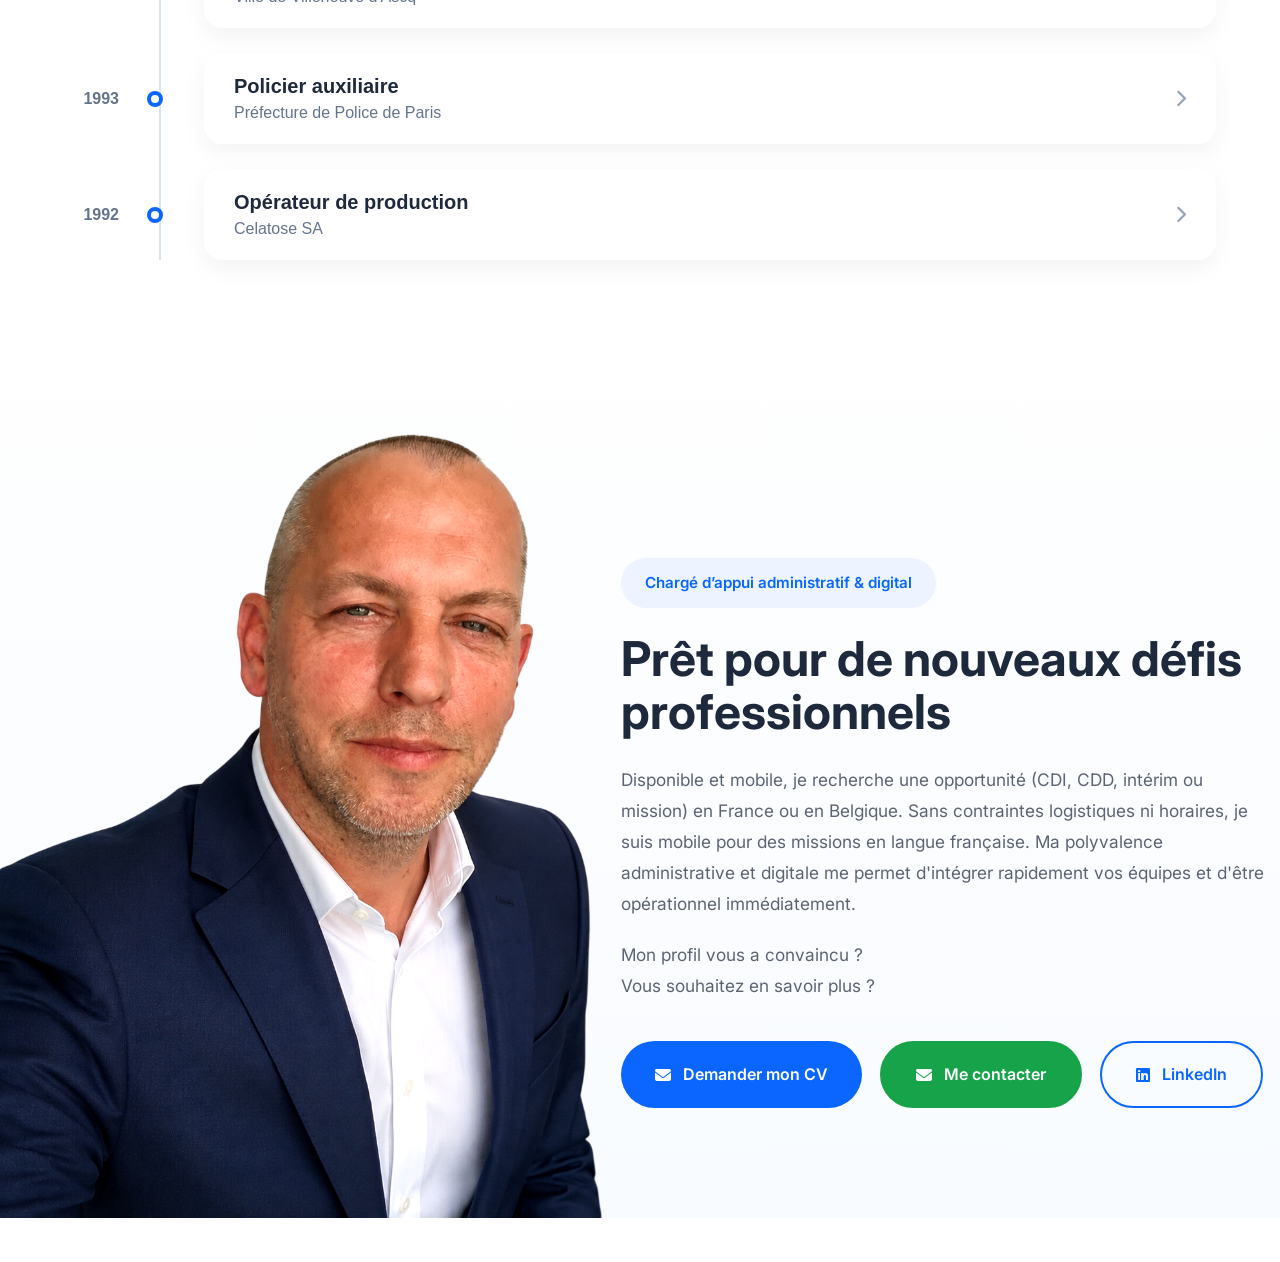
==== commit 224c217b: "Mise à jour du site" ====
--- a/index.html
+++ b/index.html
@@ -2114,18 +2114,16 @@
 
                 <p>
 
-Actuellement disponible et totalement mobile, je recherche ma prochaine 
-opportunité (CDI, CDD, intérim ou mission) en France ou en Belgique. 
-Sans contraintes logistiques ni horaires, je me déplace quotidiennement 
-sur l'axe Lille Métropole, Tournai, Mons et Bruxelles pour des missions en langue française. 
-Ma polyvalence administrative et digitale me permet d'intégrer 
-vos équipes et d'être opérationnel immédiatement.
+Disponible et mobile, je recherche une opportunité (CDI, CDD, intérim ou mission) 
+en France ou en Belgique. Sans contraintes logistiques ni horaires, je suis mobile 
+pour des missions en langue française. Ma polyvalence administrative et digitale me 
+permet d'intégrer rapidement vos équipes et d'être opérationnel immédiatement.
 
                 </p>
 
                 <p>
 
-Mon profil vous a convaincu ?<br><br>Vous souhaitez en savoir plus ?
+Mon profil vous a convaincu ?<br>Vous souhaitez en savoir plus ?
 
                 </p>
 
--- a/css/style.css
+++ b/css/style.css
@@ -1945,101 +1945,7 @@
     }
 
 }
-/* =====================================================
-STATISTIQUES E-CV
-===================================================== */
-
-.cv-stats{
-
-    padding:95px 0 20px;
-
-}
-
-.cv-stats-grid{
-
-    display:grid;
-
-    grid-template-columns:repeat(3,1fr);
-
-    gap:30px;
-
-}
-
-.cv-stat-card{
-
-    background:#fff;
-
-    border-radius:18px;
-
-    padding:35px;
-
-    border:1px solid #E2E8F0;
-
-    box-shadow:0 10px 25px rgba(0,0,0,.05);
-
-    transition:.3s;
-
-}
-
-.cv-stat-card:hover{
-
-    transform:translateY(-6px);
-
-    box-shadow:0 18px 40px rgba(0,0,0,.08);
-
-}
-
-.cv-stat-number{
-
-    display:block;
-
-    font-size:2.8rem;
-
-    font-weight:800;
-
-    color:#0A66FF;
-
-    margin-bottom:15px;
-
-}
-
-.cv-stat-card h3{
-
-    font-size:1.2rem;
-
-    margin-bottom:15px;
-
-    color:#1E293B;
-
-}
-
-.cv-stat-card p{
-
-    color:#64748B;
-
-    line-height:1.7;
-
-}
-
-@media(max-width:992px){
-
-    .cv-stats-grid{
-
-        grid-template-columns:repeat(2,1fr);
-
-    }
-
-}
-
-@media(max-width:768px){
-
-    .cv-stats-grid{
-
-        grid-template-columns:1fr;
-
-    }
-
-}
+
 /* =====================================================
    CAREER TIMELINE
 ===================================================== */
